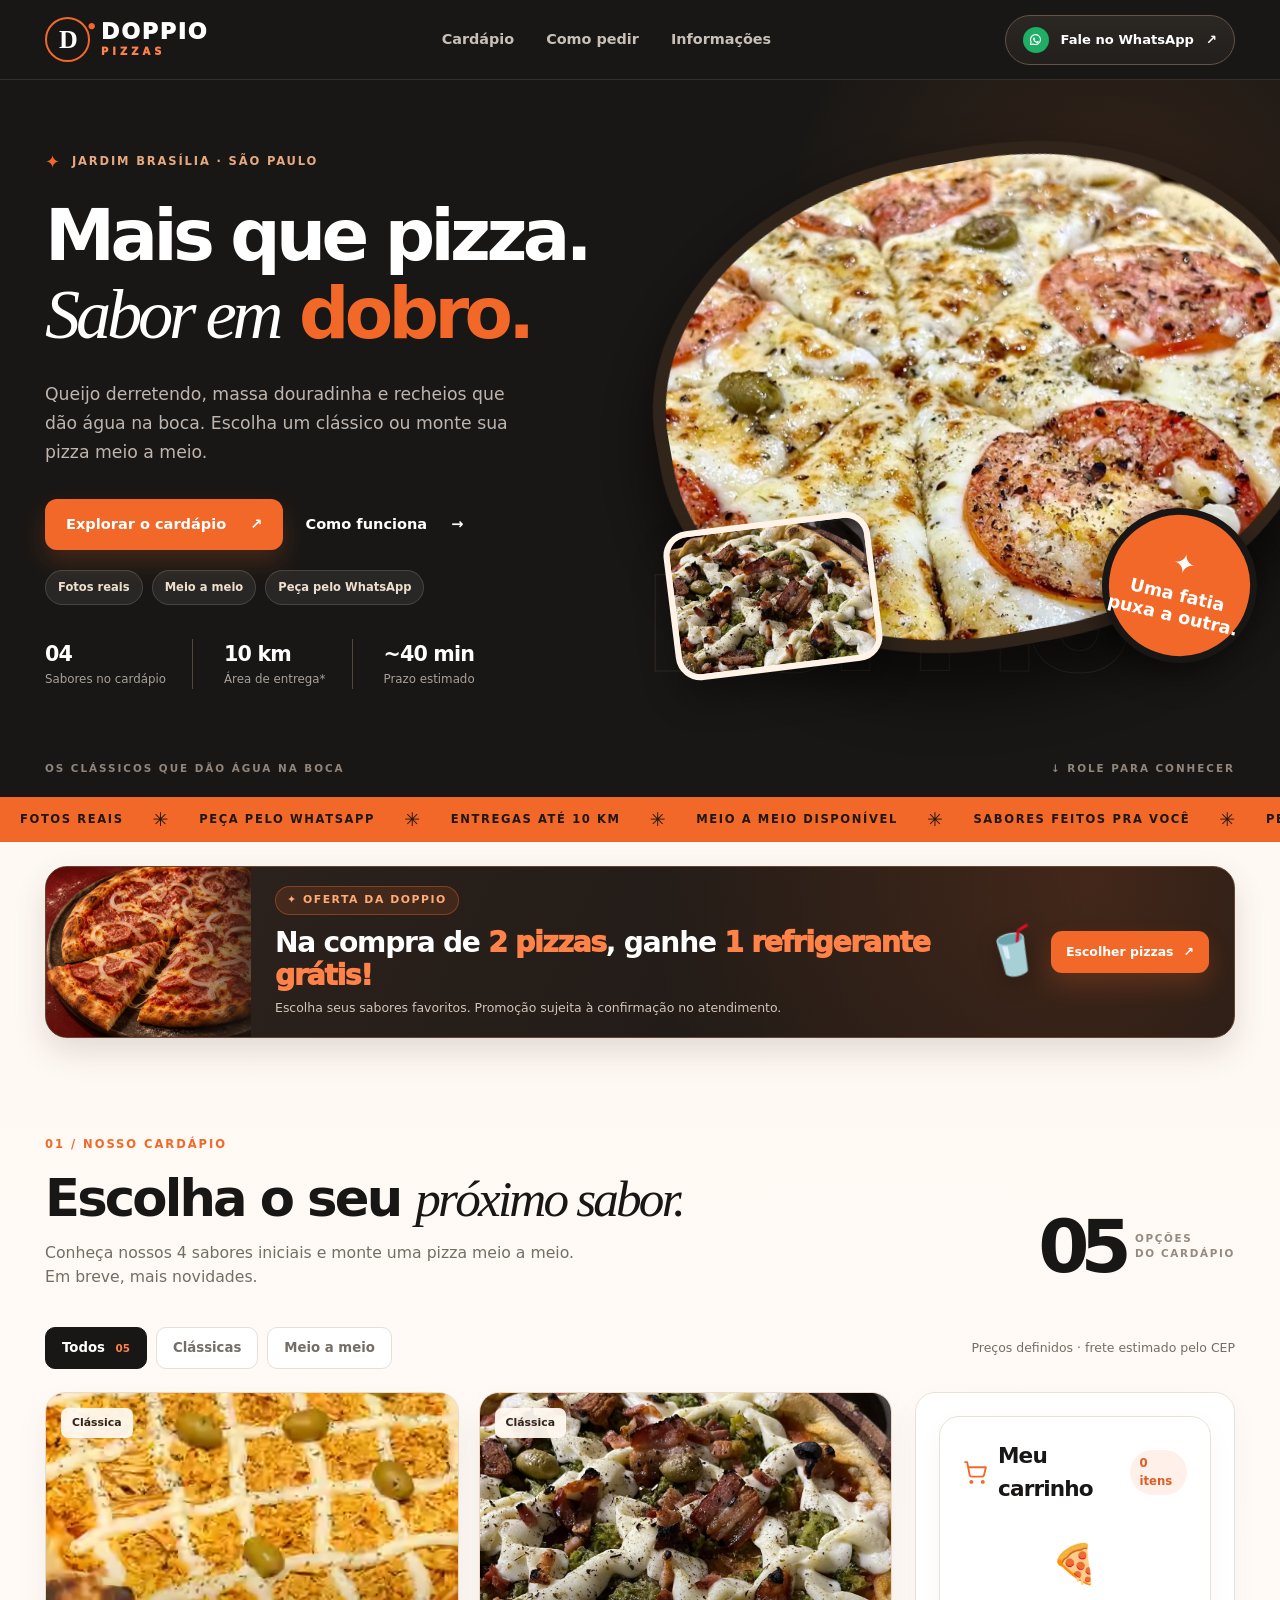
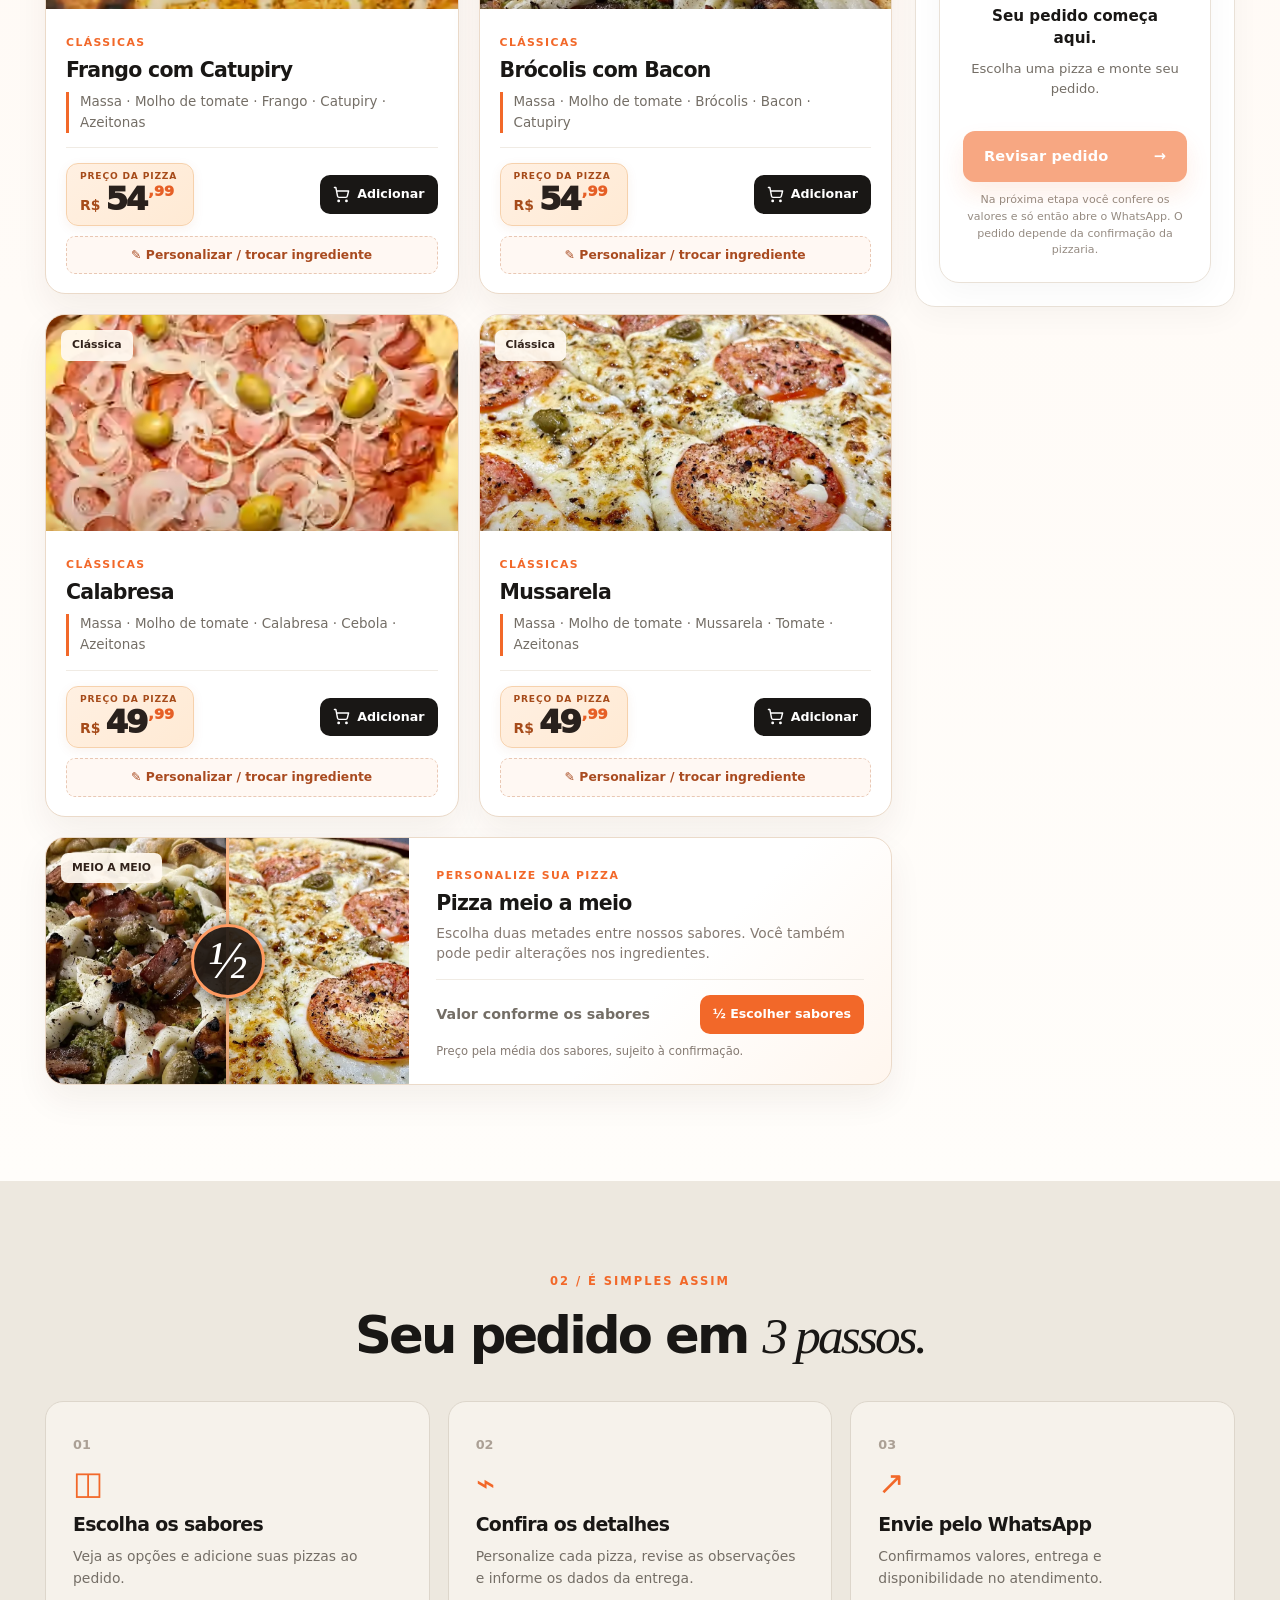
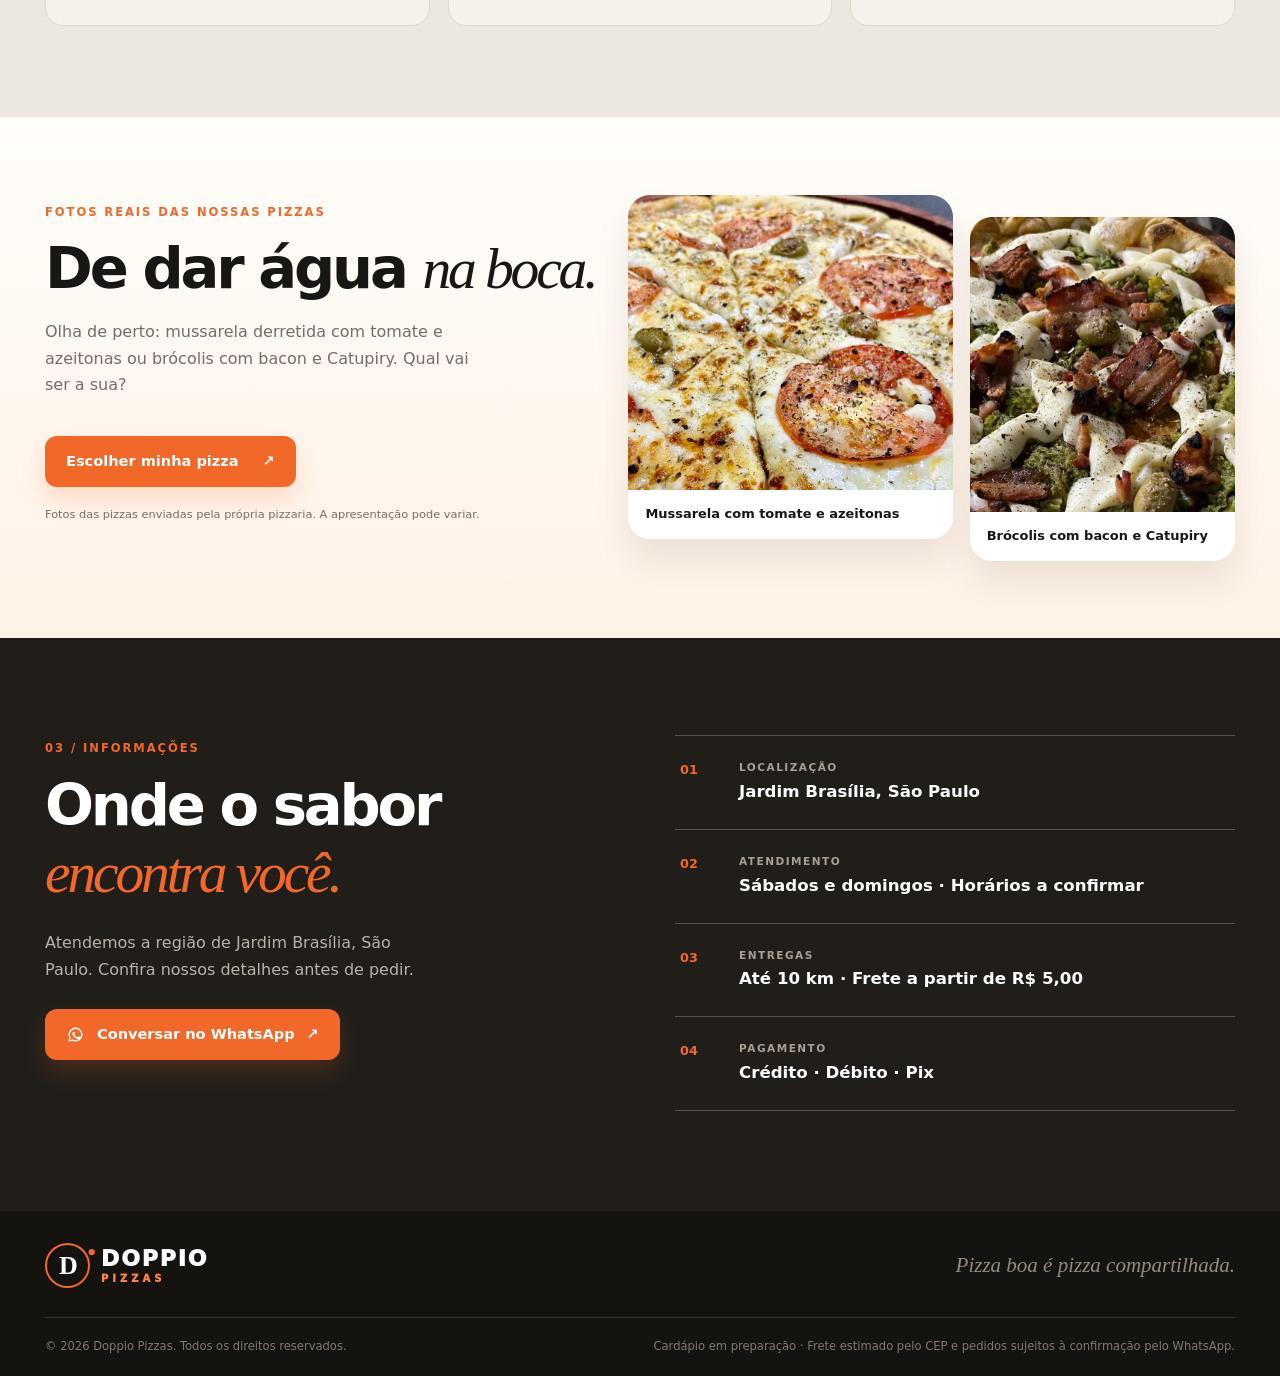
==== public/index.html @ 66bc727b "feat: integrar banner oferta duas pizzas ao catálogo (public/index.html)" ====
<!doctype html>
<html lang="pt-BR">
<head>
  <meta charset="utf-8">
  <meta name="viewport" content="width=device-width,initial-scale=1,viewport-fit=cover">
  <meta name="theme-color" content="#191715">
  <meta name="description" content="Conheça o cardápio da Doppio Pizzas, no Jardim Brasília. Escolha seus sabores e envie seu pedido pelo WhatsApp.">
  <meta property="og:type" content="website">
  <meta property="og:title" content="Doppio Pizzas | Sabor em dobro">
  <meta property="og:description" content="Conheça os sabores da Doppio Pizzas e monte seu pedido pelo WhatsApp. Jardim Brasília, São Paulo.">
  <meta name="color-scheme" content="light">
  <link rel="icon" type="image/svg+xml" href="assets/favicon.svg">
  <title>Doppio Pizzas • Cardápio Online</title>
  <link rel="preload" href="assets/calabresa.webp" as="image" fetchpriority="high">
  <link rel="stylesheet" href="styles.css">
  <link rel="stylesheet" href="promo.css">
  <script defer src="config.js"></script>
  <script defer src="/api/public-config.js"></script>
  <script defer src="promo.js"></script>
  <script defer src="app.js"></script>
</head>
<body>
  <header class="site-header">
    <div class="container header-inner">
      <a class="brand" href="#inicio" aria-label="Doppio Pizzas, início"><span class="brand-stamp" aria-hidden="true">D<span>•</span></span><span class="brand-text"><strong>DOPPIO</strong><small>PIZZAS</small></span></a>
      <nav class="nav-links" aria-label="Navegação principal"><a href="#cardapio">Cardápio</a><a href="#como-pedir">Como pedir</a><a href="#informacoes">Informações</a></nav>
      <a class="header-contact" id="header-wa" href="https://wa.me/5511959315869" target="_blank" rel="noopener noreferrer"><span class="whatsapp-mini"><svg class="icon-whatsapp" viewBox="0 0 24 24" width="20" height="20" aria-hidden="true" focusable="false"><path d="M20 12a8 8 0 0 1-11.64 7.13L4 20l.92-4.14A8 8 0 1 1 20 12Z" fill="none" stroke="currentColor" stroke-width="1.8" stroke-linecap="round" stroke-linejoin="round"/><path d="M8.9 9.3c.18-.4.38-.41.56-.42.15 0 .32 0 .49.01.15 0 .4-.06.61.4.21.45.72 1.55.79 1.67.06.12.1.26.02.42-.08.16-.12.26-.24.4-.12.14-.26.32-.37.43-.12.12-.24.25-.1.48.13.24.6.98 1.3 1.58.89.76 1.64.99 1.87 1.1.24.12.38.1.52-.06.14-.16.58-.67.73-.9.15-.23.31-.19.52-.11.22.08 1.37.65 1.61.77.24.12.4.18.45.28.05.11.05.62-.15 1.22-.2.6-1.17 1.18-1.63 1.25-.42.06-.95.1-1.53-.08-.35-.11-.79-.26-1.36-.5-2.39-.99-3.95-3.42-4.07-3.58-.12-.17-.97-1.28-.97-2.43 0-1.15.6-1.72.81-1.95Z" fill="currentColor" stroke="none"/></svg></span> Fale no WhatsApp <span aria-hidden="true">↗</span></a>
      <button class="header-cart" id="header-cart" type="button" aria-label="Abrir carrinho de compras"><svg class="icon-cart" viewBox="0 0 24 24" width="21" height="21" aria-hidden="true" focusable="false"><circle cx="8" cy="21" r="1"/><circle cx="19" cy="21" r="1"/><path d="M2 2h2l2.4 12.4a2 2 0 0 0 2 1.6h9.8a2 2 0 0 0 2-1.6L22 7H5"/></svg><span class="header-cart-count" id="header-count">0</span></button>
    </div>
  </header>

  <main>
    <section class="hero" id="inicio">
      <div class="hero-noise"></div>
      <div class="container hero-grid">
        <div class="hero-copy">
          <div class="eyebrow"><span class="sparkle">✦</span> <span id="hero-location">JARDIM BRASÍLIA · SÃO PAULO</span></div>
          <h1>Mais que pizza.<br><em>Sabor em</em> <span>dobro.</span></h1>
          <p>Queijo derretendo, massa douradinha e recheios que dão água na boca. Escolha um clássico ou monte sua pizza meio a meio.</p>
          <div class="hero-actions"><a class="button button-hot" href="#cardapio">Explorar o cardápio <span>↗</span></a><a class="button button-link" href="#como-pedir">Como funciona <span>→</span></a></div>
          <div class="hero-chips"><span>Fotos reais</span><span>Meio a meio</span><span>Peça pelo WhatsApp</span></div><div class="hero-facts"><div><strong id="hero-count">04</strong><span>Sabores no cardápio</span></div><div><strong id="hero-radius">10 km</strong><span>Área de entrega*</span></div><div><strong id="hero-eta">~40 min</strong><span>Prazo estimado</span></div></div>
        </div>
        <div class="hero-visual"><div class="hero-glow"></div><div class="hero-image-wrap"><img src="assets/mussarela.webp" alt="Foto real da pizza de mussarela com tomate e azeitonas" width="1536" height="1024"></div><div class="hero-floating-photo"><img src="assets/brocolis.webp" alt="Foto real da pizza de brócolis com bacon e Catupiry" width="1536" height="1024"></div><div class="hero-sticker"><span>✦</span><strong>Uma fatia<br>puxa a outra.</strong></div><div class="hero-outline">DOPPIO</div></div>
      </div>
      <div class="hero-baseline container"><span>OS CLÁSSICOS QUE DÃO ÁGUA NA BOCA</span><span>↓ ROLE PARA CONHECER</span></div>
    </section>

    <div class="ticker" aria-label="Destaques"><div class="ticker-inner"><span>FOTOS REAIS</span><b>✳</b><span>PEÇA PELO WHATSAPP</span><b>✳</b><span>ENTREGAS ATÉ 10 KM</span><b>✳</b><span>MEIO A MEIO DISPONÍVEL</span><b>✳</b><span>SABORES FEITOS PRA VOCÊ</span><b>✳</b><span>PEÇA PELO WHATSAPP</span></div></div>

    <!-- Banner promocional isolado: desativar em config.js > promotion.twoPizzasSodaBannerEnabled. -->
    <section class="promo-section" id="promo-duas-pizzas" aria-label="Promoção da Doppio Pizzas" hidden>
      <div class="container">
        <div class="promo-card">
          <div class="promo-photo"><img src="assets/calabresa.webp" width="400" height="300" loading="lazy" decoding="async" alt=""></div>
          <div class="promo-copy">
            <span class="promo-label">✦ OFERTA DA DOPPIO</span>
            <h2>Na compra de <strong>2 pizzas</strong>, ganhe <strong>1 refrigerante grátis!</strong></h2>
            <p>Escolha seus sabores favoritos. Promoção sujeita à confirmação no atendimento.</p>
          </div>
          <div class="promo-action"><span class="promo-drink" aria-hidden="true">🥤</span><a class="button button-hot" href="#cardapio">Escolher pizzas <span aria-hidden="true">↗</span></a></div>
        </div>
      </div>
    </section>

    <section class="menu-section" id="cardapio">
      <div class="container">
        <div class="section-top"><div><span class="section-kicker">01 / NOSSO CARDÁPIO</span><h2>Escolha o seu <em>próximo sabor.</em></h2><p id="menu-description">Conheça nossos quatro sabores de estreia. Em breve, mais novidades por aqui.</p></div><div class="menu-count"><span>05</span><small>OPÇÕES<br>DO CARDÁPIO</small></div></div>
        <div class="menu-toolbar"><div class="filter-group" role="group" aria-label="Filtrar sabores"><button class="filter active" data-filter="Todos" type="button" aria-pressed="true">Todos <span id="all-count">04</span></button><button class="filter" data-filter="Tradicionais" type="button" aria-pressed="false">Tradicionais</button><button class="filter" data-filter="Especiais" type="button" aria-pressed="false">Especiais</button></div><span class="menu-note" id="menu-note"><span class="dot"></span> Preços das pizzas a confirmar · frete automático pelo endereço</span></div>
        <div class="menu-layout"><div class="products-grid" id="products" aria-live="polite"></div><aside class="cart-aside" aria-label="Seu pedido"><div class="cart-sticky" id="cart-desktop"></div></aside></div>
      </div>
    </section>

    <section class="steps-section" id="como-pedir"><div class="container"><div class="steps-heading"><span class="section-kicker">02 / É SIMPLES ASSIM</span><h2>Seu pedido em <em>3 passos.</em></h2></div><div class="steps-grid"><div class="step"><span class="step-number">01</span><div class="step-icon">◫</div><h3>Escolha os sabores</h3><p>Veja as opções e adicione suas pizzas ao pedido.</p></div><div class="step"><span class="step-number">02</span><div class="step-icon">⌁</div><h3>Confira os detalhes</h3><p>Personalize cada pizza, revise as observações e informe os dados da entrega.</p></div><div class="step"><span class="step-number">03</span><div class="step-icon">↗</div><h3>Envie pelo WhatsApp</h3><p>Confirmamos valores, entrega e disponibilidade no atendimento.</p></div></div></div></section>

    <section class="real-gallery" aria-label="Fotos reais das pizzas">
      <div class="container real-gallery-grid">
        <div class="real-gallery-copy">
          <span class="section-kicker">FOTOS REAIS DAS NOSSAS PIZZAS</span>
          <h2>De dar água <em>na boca.</em></h2>
          <p>Olha de perto: mussarela derretida com tomate e azeitonas ou brócolis com bacon e Catupiry. Qual vai ser a sua?</p>
          <a class="button button-hot" href="#cardapio">Escolher minha pizza <span aria-hidden="true">↗</span></a>
          <p class="photo-caption">Fotos das pizzas enviadas pela própria pizzaria. A apresentação pode variar.</p>
        </div>
        <div class="real-gallery-cards">
          <figure class="real-shot large"><img src="assets/mussarela.webp" alt="Mussarela com tomate e azeitonas, foto da pizzaria" loading="lazy" decoding="async"><figcaption>Mussarela com tomate e azeitonas</figcaption></figure>
          <figure class="real-shot small"><img src="assets/brocolis.webp" alt="Brócolis com bacon e Catupiry, foto da pizzaria" loading="lazy" decoding="async"><figcaption>Brócolis com bacon e Catupiry</figcaption></figure>
        </div>
      </div>
    </section>

    <section class="info-section" id="informacoes"><div class="container info-layout"><div><span class="section-kicker">03 / INFORMAÇÕES</span><h2>Onde o sabor<br><em>encontra você.</em></h2><p class="info-intro" id="info-intro">Atendemos a região do Jardim Brasília, em São Paulo. Confira nossos detalhes antes de pedir.</p><a class="button button-hot" id="info-wa" href="https://wa.me/5511959315869" target="_blank" rel="noopener noreferrer"><svg class="icon-whatsapp" viewBox="0 0 24 24" width="20" height="20" aria-hidden="true" focusable="false"><path d="M20 12a8 8 0 0 1-11.64 7.13L4 20l.92-4.14A8 8 0 1 1 20 12Z" fill="none" stroke="currentColor" stroke-width="1.8" stroke-linecap="round" stroke-linejoin="round"/><path d="M8.9 9.3c.18-.4.38-.41.56-.42.15 0 .32 0 .49.01.15 0 .4-.06.61.4.21.45.72 1.55.79 1.67.06.12.1.26.02.42-.08.16-.12.26-.24.4-.12.14-.26.32-.37.43-.12.12-.24.25-.1.48.13.24.6.98 1.3 1.58.89.76 1.64.99 1.87 1.1.24.12.38.1.52-.06.14-.16.58-.67.73-.9.15-.23.31-.19.52-.11.22.08 1.37.65 1.61.77.24.12.4.18.45.28.05.11.05.62-.15 1.22-.2.6-1.17 1.18-1.63 1.25-.42.06-.95.1-1.53-.08-.35-.11-.79-.26-1.36-.5-2.39-.99-3.95-3.42-4.07-3.58-.12-.17-.97-1.28-.97-2.43 0-1.15.6-1.72.81-1.95Z" fill="currentColor" stroke="none"/></svg> Conversar no WhatsApp <span>↗</span></a></div><div class="info-list"><div><span>01</span><div><small>LOCALIZAÇÃO</small><strong id="info-location">Jardim Brasília, São Paulo</strong></div></div><div><span>02</span><div><small>ATENDIMENTO</small><strong id="open-days">Sábados e domingos</strong></div></div><div><span>03</span><div><small>ENTREGAS</small><strong id="delivery-details">Até 10 km • Frete a confirmar</strong></div></div><div><span>04</span><div><small>PAGAMENTO</small><strong id="payments">Crédito · Débito · Pix</strong></div></div></div></div></section>
  </main>

  <footer class="footer"><div class="container"><div class="footer-top"><a class="brand" href="#inicio"><span class="brand-stamp" aria-hidden="true">D<span>•</span></span><span class="brand-text"><strong>DOPPIO</strong><small>PIZZAS</small></span></a><span>Pizza boa é pizza compartilhada.</span></div><div class="footer-bottom"><small>© <span id="year">2026</span> Doppio Pizzas. Todos os direitos reservados.</small><small id="draft-note">Prévia do cardápio · Preços, frete e horário a confirmar.</small></div></div></footer>

  <div class="mobile-cart-bar" id="mobile-cart-bar"><button id="mobile-cart-button" class="mobile-cart-button" type="button"><span class="mobile-basket"><svg class="icon-cart" viewBox="0 0 24 24" width="21" height="21" aria-hidden="true" focusable="false"><circle cx="8" cy="21" r="1"/><circle cx="19" cy="21" r="1"/><path d="M2 2h2l2.4 12.4a2 2 0 0 0 2 1.6h9.8a2 2 0 0 0 2-1.6L22 7H5"/></svg> <b id="mobile-count">0</b></span><span>Ver carrinho</span><span id="mobile-total">Confira os itens →</span></button></div>

  <div class="overlay" id="overlay" hidden></div>
  <div class="cart-drawer" id="cart-drawer" role="dialog" aria-modal="true" aria-labelledby="drawer-title" aria-hidden="true" hidden><div class="drawer-heading"><div><span class="section-kicker">RESUMO</span><h2 id="drawer-title" class="drawer-cart-title"><svg class="icon-cart" viewBox="0 0 24 24" width="21" height="21" aria-hidden="true" focusable="false"><circle cx="8" cy="21" r="1"/><circle cx="19" cy="21" r="1"/><path d="M2 2h2l2.4 12.4a2 2 0 0 0 2 1.6h9.8a2 2 0 0 0 2-1.6L22 7H5"/></svg> Meu carrinho</h2></div><button class="close-icon" id="close-drawer" type="button" aria-label="Fechar pedido">×</button></div><div id="cart-mobile"></div></div>
  <div class="half-modal" id="half-modal" role="dialog" aria-modal="true" aria-labelledby="half-title" aria-hidden="true" hidden><div class="half-modal-heading"><div><span class="section-kicker">ESCOLHA DOIS SABORES</span><h2 id="half-title">Meio a meio</h2></div><button class="close-icon" id="close-half" type="button" aria-label="Fechar">×</button></div><p>Selecione os dois sabores. Preço calculado pela média quando os valores forem definidos.</p><label for="half-one">Primeira metade</label><select id="half-one"></select><label for="half-two">Segunda metade</label><select id="half-two"></select><label for="half-notes">Observações dessa pizza (opcional)</label><textarea id="half-notes" maxlength="180" rows="2" placeholder="Ex.: Trocar mussarela por Catupiry em uma metade..."></textarea><p class="half-note-hint">Trocas e acréscimos sujeitos à confirmação da pizzaria.</p><div class="half-price" id="half-price">Preço a confirmar</div><button id="add-half" type="button" class="button button-hot full-button">Adicionar ao pedido <svg class="icon-cart" viewBox="0 0 24 24" width="21" height="21" aria-hidden="true" focusable="false"><circle cx="8" cy="21" r="1"/><circle cx="19" cy="21" r="1"/><path d="M2 2h2l2.4 12.4a2 2 0 0 0 2 1.6h9.8a2 2 0 0 0 2-1.6L22 7H5"/></svg></button></div>
  <div class="customize-modal" id="customize-modal" role="dialog" aria-modal="true" aria-labelledby="customize-title" aria-hidden="true" hidden>
    <div class="half-modal-heading"><div><span class="section-kicker">DO SEU JEITO</span><h2 id="customize-title">Personalizar pizza</h2></div><button class="close-icon" id="close-customize" type="button" aria-label="Fechar personalização">×</button></div>
    <p class="customize-product" id="customize-product"></p>
    <label class="customize-label" for="customize-notes">O que você deseja alterar? <span class="optional-label">(opcional)</span></label>
    <div class="suggestion-list" id="customize-suggestions" aria-label="Sugestões de alteração"></div>
    <textarea id="customize-notes" maxlength="180" rows="3" placeholder="Ex.: Trocar mussarela por Catupiry, sem cebola, retirar azeitonas..."></textarea>
    <div class="customize-counter"><span>As alterações podem modificar o preço.</span><span id="customize-length">0/180</span></div>
    <p class="customize-warning">As trocas e ingredientes extras são solicitações. A pizzaria confirma disponibilidade e eventuais acréscimos pelo WhatsApp antes de aceitar o pedido.</p>
    <button id="save-customize" type="button" class="button button-hot full-button">Adicionar ao pedido <svg class="icon-cart" viewBox="0 0 24 24" width="21" height="21" aria-hidden="true" focusable="false"><circle cx="8" cy="21" r="1"/><circle cx="19" cy="21" r="1"/><path d="M2 2h2l2.4 12.4a2 2 0 0 0 2 1.6h9.8a2 2 0 0 0 2-1.6L22 7H5"/></svg></button>
  </div>
  <!-- Etapa final: conferir valores e dados antes de abrir o WhatsApp. -->
  <section class="checkout-review" id="checkout-review" role="dialog" aria-modal="true" aria-labelledby="checkout-review-title" aria-describedby="checkout-review-subtitle" aria-hidden="true" hidden>
    <div class="checkout-review-header">
      <div>
        <span class="checkout-review-kicker">QUASE LÁ · ÚLTIMA ETAPA</span>
        <h2 id="checkout-review-title">Confira seu pedido <span aria-hidden="true">🍕</span></h2>
        <p id="checkout-review-subtitle">Veja se está tudo certo antes de continuar para o WhatsApp.</p>
      </div>
      <button type="button" id="close-checkout-review" class="close-icon checkout-review-close" aria-label="Fechar revisão do pedido">×</button>
    </div>
    <div class="checkout-review-scroll" id="checkout-review-content"></div>
    <div class="checkout-review-actions">
      <button type="button" id="checkout-edit" class="checkout-back">← Voltar e editar</button>
      <button type="button" id="checkout-confirm" class="button button-hot checkout-send">Abrir WhatsApp para enviar <span aria-hidden="true">↗</span></button>
      <p>Você ainda precisará enviar a mensagem no WhatsApp. Sem pagamento nesta etapa.</p>
    </div>
  </section>
  <div class="toast" id="toast" role="status" aria-live="polite"></div>
</body>
</html>
---- public/styles.css ----
:root{--ink:#191715;--ink2:#28231f;--cream:#f6f3ec;--white:#fff;--muted:#746e66;--orange:#f26829;--orange2:#ff8348;--line:#e6dfd5;--radius:22px;--shadow:0 18px 45px rgba(22,18,13,.08)}
*{box-sizing:border-box}html{scroll-behavior:smooth;scroll-padding-top:86px}body{margin:0;background:var(--cream);color:var(--ink);font:16px/1.5 system-ui,-apple-system,"Segoe UI",sans-serif;overflow-x:hidden}button,input,select,textarea{font:inherit}button{cursor:pointer}a{color:inherit;text-decoration:none}img{display:block;max-width:100%}button:focus-visible,a:focus-visible,select:focus-visible,input:focus-visible,textarea:focus-visible{outline:3px solid var(--orange);outline-offset:3px}button:disabled{cursor:not-allowed;opacity:.58}h1,h2,h3,p{margin-top:0}.container{width:min(1190px,calc(100% - 48px));margin-inline:auto}.section-kicker{font-size:.72rem;font-weight:850;letter-spacing:.17em;color:var(--orange)}
/* navigation */
.site-header{height:80px;background:var(--ink);color:#fff;position:sticky;top:0;z-index:25;border-bottom:1px solid rgba(255,255,255,.1)}.header-inner{height:100%;display:flex;align-items:center;justify-content:space-between;gap:20px}.brand{display:inline-flex;align-items:center;gap:11px;white-space:nowrap}.brand-stamp{width:45px;height:45px;border:2.5px solid var(--orange);border-radius:50%;display:grid;place-items:center;font:900 26px/1 Georgia,serif;position:relative;letter-spacing:-2px;color:white}.brand-stamp span{position:absolute;color:var(--orange);font-size:24px;top:-5px;right:-6px}.brand-text{display:flex;flex-direction:column;line-height:.91;gap:5px}.brand-text strong{font-size:22px;font-weight:950;letter-spacing:.085em}.brand-text small{font-size:10px;color:var(--orange2);font-weight:950;letter-spacing:.4em}.nav-links{display:flex;align-items:center;gap:32px;font-size:.9rem;font-weight:600;color:#c8c0b7}.nav-links a:hover{color:#fff}.header-contact{display:flex;align-items:center;gap:12px;border:1px solid #62534b;padding:11px 17px;border-radius:999px;font-size:.82rem;font-weight:750;transition:background .2s}.header-contact:hover{background:#3a312c}.whatsapp-mini{display:inline-grid;place-items:center;background:#1ba567;border-radius:50%;width:22px;height:22px;font-size:18px;color:white}.header-cart{display:none;background:#302b27;color:#fff;border:1px solid #544c44;border-radius:12px;padding:10px 14px;gap:10px}
/* hero */
.hero{background:#191715;color:#fff;position:relative;overflow:hidden;isolation:isolate}.hero:before{content:"";position:absolute;width:720px;height:720px;border-radius:50%;background:radial-gradient(circle,#653920 0%,transparent 64%);right:-190px;top:-200px;opacity:.4;z-index:-1}.hero-noise{pointer-events:none;position:absolute;inset:0;opacity:.18;background-image:radial-gradient(#e3cab4 .65px,transparent .7px);background-size:18px 18px;mask-image:linear-gradient(90deg,transparent 18%,black)}.hero-grid{display:grid;grid-template-columns:53% 47%;min-height:590px;align-items:center}.hero-copy{position:relative;z-index:3;padding:68px 0 72px}.eyebrow{display:flex;align-items:center;gap:10px;font-size:.72rem;color:#e6a87e;font-weight:850;letter-spacing:.16em;margin-bottom:24px}.sparkle{font-size:18px;color:var(--orange)}.hero h1{font-size:clamp(3.6rem,5.5vw,5.8rem);line-height:1.06;letter-spacing:-.065em;font-weight:890;margin-bottom:25px;white-space:nowrap}.hero h1 em{font:italic 400 1em Georgia,"Times New Roman",serif;letter-spacing:-.06em;color:#fff}.hero h1 span{color:var(--orange)}.hero-copy>p{font-size:1.08rem;max-width:470px;color:#bdb5ae;line-height:1.7;margin-bottom:31px}.hero-actions{display:flex;align-items:center;gap:22px;flex-wrap:wrap}.button{display:inline-flex;align-items:center;justify-content:space-between;gap:24px;border:0;border-radius:12px;padding:16px 21px;font-size:.91rem;font-weight:850;transition:transform .2s,box-shadow .2s,background .2s;line-height:1.3}.button:hover{transform:translateY(-2px)}.button-hot{background:var(--orange);color:#fff;box-shadow:0 12px 25px rgba(242,104,41,.2)}.button-hot:hover{background:#fa7a3c;box-shadow:0 17px 28px rgba(242,104,41,.23)}.button-link{background:transparent;color:white;padding-inline:0}.hero-facts{display:flex;margin-top:63px;gap:31px}.hero-facts>div{display:flex;flex-direction:column;gap:1px;padding-right:26px;border-right:1px solid #50473f}.hero-facts>div:last-child{border:0}.hero-facts strong{font-size:1.29rem;font-weight:850;letter-spacing:-.04em}.hero-facts span{font-size:.74rem;color:#a9a19a}.hero-visual{height:560px;position:relative;display:flex;align-items:center;justify-content:center}.hero-glow{position:absolute;width:550px;height:550px;background:radial-gradient(circle at 50% 50%,rgba(234,90,32,.23),transparent 67%);border-radius:50%}.hero-image-wrap{position:absolute;width:min(720px,120%);height:500px;right:-16%;top:32px;border-radius:47%;overflow:hidden;transform:rotate(-10deg);filter:drop-shadow(0 28px 36px rgba(0,0,0,.47));border:13px solid #30241b}.hero-image-wrap img{width:100%;height:100%;object-fit:cover;transform:scale(1.18) rotate(10deg)}.hero-sticker{position:absolute;bottom:62px;right:-22px;width:155px;height:155px;border-radius:50%;background:var(--orange);display:flex;flex-direction:column;align-items:center;justify-content:center;transform:rotate(13deg);border:7px solid #191715;box-shadow:0 9px 30px #0004;text-align:center}.hero-sticker span{font-size:27px}.hero-sticker strong{font-size:1.1rem;line-height:1.2}.hero-outline{position:absolute;bottom:4px;left:-32px;font-size:7.8rem;font-weight:1000;letter-spacing:-.095em;color:transparent;-webkit-text-stroke:1px #79655644;z-index:-1}.hero-baseline{position:relative;z-index:3;display:flex;justify-content:space-between;padding:0 0 21px;color:#8f857c;font-size:.65rem;font-weight:850;letter-spacing:.19em}.ticker{background:var(--orange);color:#201711;overflow:hidden;white-space:nowrap}.ticker-inner{display:flex;align-items:center;justify-content:center;gap:29px;min-width:max-content;padding:13px 20px;font-weight:850;font-size:.72rem;letter-spacing:.14em}.ticker b{font-size:19px;line-height:1}
/* menu */
.menu-section{padding:93px 0 96px}.section-top{display:flex;justify-content:space-between;gap:25px;align-items:flex-end;margin-bottom:39px}.section-top h2,.steps-heading h2,.info-layout h2{margin:14px 0 13px;font-size:clamp(2.2rem,4vw,3.55rem);font-weight:850;line-height:1.16;letter-spacing:-.055em}.section-top em,.steps-heading em,.info-layout em{font-family:Georgia,serif;font-weight:400}.section-top p{max-width:550px;color:var(--muted);font-size:.98rem;margin:0}.menu-count{display:flex;gap:12px;align-items:center;margin-bottom:5px}.menu-count span{font-size:4.6rem;font-weight:900;letter-spacing:-.12em;line-height:1}.menu-count small{font-size:.65rem;font-weight:900;color:#958b82;letter-spacing:.16em;line-height:1.5}.menu-toolbar{display:flex;justify-content:space-between;align-items:center;margin-bottom:23px;gap:12px}.filter-group{display:flex;gap:9px;flex-wrap:wrap}.filter{padding:10px 16px;border:1px solid var(--line);background:#fff;color:#746e66;border-radius:10px;font-size:.83rem;font-weight:800}.filter:hover{border-color:#b8b0a6}.filter.active{background:var(--ink);color:#fff;border-color:var(--ink)}.filter span{display:inline-block;font-size:.65rem;padding-left:6px;color:var(--orange2)}.menu-note{color:var(--muted);font-size:.78rem}.dot{display:inline-block;width:7px;height:7px;border-radius:100%;background:var(--orange);vertical-align:middle;margin-right:6px}.menu-layout{display:grid;grid-template-columns:minmax(0,1fr) 320px;gap:23px;align-items:start}.products-grid{display:grid;grid-template-columns:repeat(2,minmax(0,1fr));gap:20px}.pizza-card{background:#fff;border-radius:20px;overflow:hidden;border:1px solid #eae5df;box-shadow:0 7px 22px rgba(30,22,12,.035);transition:box-shadow .2s,transform .2s}.pizza-card:hover{transform:translateY(-4px);box-shadow:var(--shadow)}.pizza-image{height:216px;position:relative;overflow:hidden;background:#e6d3bc}.pizza-image img{width:100%;height:100%;object-fit:cover;transition:transform .35s}.pizza-card:hover .pizza-image img{transform:scale(1.055)}.pizza-tag{position:absolute;top:15px;left:15px;background:#fff9f1eF;color:#31221a;font-size:.68rem;font-weight:900;border-radius:7px;padding:7px 11px}.pizza-body{padding:20px 20px 19px}.pizza-category{font-size:.68rem;letter-spacing:.13em;color:var(--orange);font-weight:900;text-transform:uppercase}.pizza-body h3{font-size:1.28rem;letter-spacing:-.035em;line-height:1.25;margin:5px 0 8px}.pizza-body p{font-size:.86rem;line-height:1.45;color:#857a72;min-height:40px;margin:0}.pizza-bottom{border-top:1px solid #f0ebe4;margin-top:15px;padding-top:15px;display:flex;align-items:center;justify-content:space-between;gap:8px}.price{font-size:1.24rem;font-weight:900;letter-spacing:-.04em}.price.price-pending{font-size:.89rem;color:var(--muted);font-weight:800;letter-spacing:0}.add-button{display:inline-flex;align-items:center;justify-content:center;gap:7px;color:#fff;background:var(--ink);border:0;padding:10px 13px;border-radius:10px;font-size:.79rem;font-weight:850;white-space:nowrap}.add-button:hover{background:var(--orange)}.add-button span{font-size:1.13rem;line-height:1}.cart-sticky{position:sticky;top:103px;background:#fff;border:1px solid #e9e1d7;border-radius:20px;padding:23px;box-shadow:0 10px 30px #20171009}.cart-title-row{display:flex;justify-content:space-between;align-items:center;gap:12px}.cart-title-row h3{font-size:1.35rem;font-weight:850;letter-spacing:-.04em;margin:0}.cart-count{border-radius:999px;background:#fff0e9;color:#de5e26;padding:5px 10px;font-size:.73rem;font-weight:900}.cart-empty{padding:30px 8px 23px;text-align:center}.cart-empty-icon{font-size:2.4rem;display:block;margin-bottom:12px}.cart-empty b{font-size:.95rem;display:block}.cart-empty p{color:var(--muted);font-size:.82rem;margin:9px auto 0;max-width:220px}.cart-items{display:flex;flex-direction:column;gap:14px;max-height:270px;overflow:auto;padding:21px 0 13px}.cart-item{display:flex;justify-content:space-between;gap:10px}.cart-item-main{flex:1;min-width:0}.cart-item-name{font-weight:850;font-size:.84rem;line-height:1.3}.cart-item-price{color:#8e8176;font-size:.73rem;margin-top:3px}.qty-controls{display:flex;align-items:center;gap:9px;flex-shrink:0}.qty-controls button{width:25px;height:25px;border:1px solid #e3d9ce;background:#fff;border-radius:7px;font-weight:800;line-height:1}.qty-controls span{font-size:.85rem;font-weight:800;min-width:10px;text-align:center}.cart-line{height:1px;background:#ede7df;margin:14px 0}.summary-row{display:flex;align-items:center;justify-content:space-between;gap:12px;font-size:.85rem;margin:10px 0}.summary-row span{color:var(--muted)}.summary-row strong{font-size:.88rem}.summary-total{padding-top:8px;border-top:1px solid var(--line);margin-top:14px}.summary-total span{color:var(--ink);font-weight:850}.summary-total strong{font-size:1.17rem}.cart-pending{font-size:.72rem;line-height:1.45;color:#9a6d4e;background:#fff6ed;padding:10px;border-radius:9px;margin-top:13px}.order-form{display:grid;gap:9px;margin-top:20px}.order-form label{font-size:.73rem;font-weight:850;color:#5c554e;margin-top:2px}.order-form input,.order-form select,.order-form textarea,.half-modal select{width:100%;border:1px solid #e2dcd4;border-radius:9px;background:#fbfaf7;padding:10px 11px;outline:0;color:var(--ink);font-size:.83rem;min-height:41px}.order-form textarea{resize:vertical;min-height:58px}.order-form input:focus,.order-form select:focus,.order-form textarea:focus,.half-modal select:focus{border-color:var(--orange);background:#fff}.full-button{width:100%;margin-top:10px}.cart-disclaimer{font-size:.69rem;line-height:1.5;color:#958b82;margin:10px 0 0;text-align:center}.half-panel{display:flex;align-items:center;gap:22px;background:#26211d;color:#fff;border-radius:21px;margin-top:31px;padding:28px 32px;position:relative;overflow:hidden}.half-panel:after{content:"½";position:absolute;right:195px;top:-96px;font:250px/1 Georgia,serif;color:#ffffff0c;pointer-events:none}.half-icon{width:72px;height:72px;min-width:72px;border-radius:50%;border:2px solid var(--orange);display:grid;place-items:center;color:var(--orange);font:italic 46px Georgia,serif}.half-description{flex:1;z-index:1}.pill{font-size:.65rem;color:var(--orange2);font-weight:900;letter-spacing:.16em}.half-description h3{font-size:1.35rem;margin:4px 0 4px;letter-spacing:-.025em}.half-description p{font-size:.82rem;color:#bdb4ac;margin:0;max-width:540px}.half-button{color:var(--ink);background:#fff;z-index:1;white-space:nowrap}.half-button:hover{background:#f3dfd0}
/* process */
.steps-section{padding:87px 0 91px;background:#ede8df}.steps-heading{text-align:center;margin-bottom:36px}.steps-grid{display:grid;grid-template-columns:repeat(3,1fr);gap:18px}.step{padding:30px 27px;border:1px solid #ddd6cb;border-radius:18px;background:#f6f2eb;min-height:225px}.step-number{font-size:.8rem;color:#aba095;font-weight:900}.step-icon{font:32px Georgia,serif;color:var(--orange);height:54px;display:flex;align-items:center}.step h3{font-size:1.18rem;letter-spacing:-.035em;margin-bottom:6px}.step p{font-size:.87rem;color:var(--muted);line-height:1.6;margin:0}
/* business information */
.info-section{background:#211e1a;color:#fff;padding:97px 0 100px}.info-layout{display:grid;grid-template-columns:1fr 1fr;gap:70px}.info-layout h2{font-size:clamp(2.7rem,4.5vw,4.4rem);margin-bottom:22px}.info-layout em{color:var(--orange)}.info-intro{color:#bab1a7;line-height:1.7;max-width:370px;margin-bottom:26px}.info-list{border-top:1px solid #5b5148}.info-list>div{border-bottom:1px solid #5b5148;display:grid;grid-template-columns:44px 1fr;gap:15px;padding:24px 5px}.info-list>div>span{font-size:.8rem;color:var(--orange);font-weight:900}.info-list small{display:block;font-size:.66rem;font-weight:900;letter-spacing:.14em;color:#a89e93;margin-bottom:4px}.info-list strong{font-weight:750;font-size:1.04rem}.footer{background:#151310;color:#fff;padding:32px 0 21px}.footer-top{display:flex;align-items:center;justify-content:space-between;padding-bottom:29px;border-bottom:1px solid #3a332c}.footer-top>span{color:#958a7e;font:italic 21px Georgia,serif}.footer-bottom{display:flex;justify-content:space-between;gap:10px;padding-top:20px;color:#82776e}.footer-bottom small{font-size:.72rem}
/* modal, drawer, toast */
.mobile-cart-bar{display:none}.overlay{position:fixed;inset:0;background:#130f0bd1;z-index:40;backdrop-filter:blur(3px)}.cart-drawer,.half-modal{z-index:41;background:var(--cream);color:var(--ink);position:fixed;box-shadow:0 0 55px rgba(0,0,0,.21)}.cart-drawer{right:0;top:0;bottom:0;width:min(430px,100%);overflow:auto;padding:22px 23px 36px}.cart-drawer .cart-sticky{position:static;box-shadow:none;border:0;background:transparent;padding:0}.drawer-heading,.half-modal-heading{display:flex;align-items:center;justify-content:space-between;gap:15px;padding-bottom:18px;border-bottom:1px solid var(--line)}.drawer-heading h2,.half-modal-heading h2{font-size:1.65rem;letter-spacing:-.04em;margin:3px 0 0}.close-icon{font-size:29px;background:#eee8df;border:0;border-radius:50%;width:42px;height:42px;display:grid;place-items:center;font-weight:300}.cart-drawer .cart-title-row{display:none}.half-modal{top:50%;left:50%;transform:translate(-50%,-50%);border-radius:22px;width:min(420px,calc(100vw - 28px));padding:25px}.half-modal p{color:var(--muted);font-size:.87rem;margin-top:16px}.half-modal label{font-size:.76rem;font-weight:850;display:block;margin:17px 0 7px}.half-modal select{font-size:.92rem}.half-price{margin-top:22px;font-weight:900}.half-modal .full-button{margin-top:13px}.toast{position:fixed;bottom:26px;left:50%;transform:translate(-50%,20px);padding:12px 19px;background:#2a241f;color:#fff;box-shadow:0 14px 30px #0004;border-radius:12px;z-index:60;opacity:0;pointer-events:none;transition:opacity .2s,transform .2s;font-weight:750;font-size:.84rem;text-align:center}.toast.show{opacity:1;transform:translate(-50%,0)}[hidden]{display:none!important}body.modal-open{overflow:hidden}
@media(max-width:1100px){.container{width:min(100% - 36px,1050px)}.menu-layout{grid-template-columns:minmax(0,1fr) 293px;gap:15px}.pizza-image{height:185px}.pizza-body{padding:17px}.hero h1{font-size:4.3rem}.hero-visual{height:520px}.hero-image-wrap{right:-27%}.hero-sticker{right:0}.hero-facts{gap:17px}.hero-facts>div{padding-right:17px}.nav-links{gap:17px}}
@media(max-width:850px){.header-contact{display:none}.nav-links{margin-left:auto}.header-cart{display:flex}.hero-grid{grid-template-columns:1fr 1fr;min-height:530px}.hero h1{font-size:3.65rem}.hero-visual{height:480px}.hero-image-wrap{right:-40%;height:390px;top:45px}.hero-sticker{width:110px;height:110px;right:-7px;bottom:52px;border-width:4px}.hero-sticker strong{font-size:.85rem}.hero-sticker span{font-size:19px}.hero-facts{margin-top:45px}.menu-layout{display:block}.cart-aside{display:none}.products-grid{grid-template-columns:repeat(2,minmax(0,1fr))}.pizza-image{height:210px}.mobile-cart-bar{display:block;position:fixed;bottom:0;left:0;right:0;z-index:26;padding:9px 16px calc(9px + env(safe-area-inset-bottom));background:#191715f5;box-shadow:0 -3px 20px #0002}.mobile-cart-button{display:flex;width:100%;min-height:53px;align-items:center;justify-content:space-between;gap:9px;border:0;border-radius:12px;color:#fff;background:var(--orange);padding:0 15px;font-weight:850;font-size:.87rem}.mobile-cart-button>span:last-child{font-size:.74rem;font-weight:750}.mobile-basket{font-size:20px;white-space:nowrap}.mobile-basket b{font-size:13px}.footer{padding-bottom:105px}}
@media(max-width:600px){.container{width:calc(100% - 34px)}.site-header{height:69px}.brand-stamp{width:39px;height:39px;font-size:23px}.brand-text strong{font-size:19px}.brand-text small{font-size:8px}.nav-links{display:none}.hero-grid{grid-template-columns:1fr;min-height:auto}.hero-copy{padding:44px 0 23px}.eyebrow{font-size:.63rem;margin-bottom:17px}.hero h1{font-size:clamp(3.25rem,12vw,5rem);margin-bottom:16px}.hero-copy>p{font-size:.95rem;max-width:330px;margin-bottom:23px}.hero-actions{gap:18px}.hero-actions .button{font-size:.8rem}.hero-facts{margin-top:31px;justify-content:space-between;gap:10px}.hero-facts>div{padding-right:8px}.hero-facts strong{font-size:1.02rem}.hero-facts span{font-size:.66rem}.hero-visual{height:300px;margin-top:0}.hero-image-wrap{width:380px;max-width:105%;height:286px;right:-2%;top:3px;border-width:7px;transform:rotate(-7deg)}.hero-image-wrap img{transform:scale(1.17) rotate(7deg)}.hero-sticker{bottom:12px;right:0;width:90px;height:90px}.hero-sticker strong{font-size:.69rem}.hero-sticker span{font-size:18px}.hero-outline{font-size:4.2rem;left:0;bottom:0}.hero-baseline{padding:6px 0 13px;font-size:.52rem}.ticker-inner{justify-content:flex-start;gap:16px;font-size:.6rem;padding:11px}.menu-section{padding:64px 0 68px}.section-top{align-items:start;margin-bottom:28px}.section-top h2,.steps-heading h2{font-size:2.38rem}.section-top p{font-size:.88rem;max-width:340px}.menu-count{display:none}.menu-toolbar{flex-direction:column;align-items:start;gap:13px;margin-bottom:18px}.menu-note{font-size:.75rem}.filter{padding:9px 12px;font-size:.77rem}.products-grid{gap:15px}.pizza-image{height:170px}.pizza-body{padding:14px}.pizza-body h3{font-size:1rem}.pizza-body p{font-size:.75rem;min-height:49px}.pizza-bottom{flex-direction:column;align-items:stretch;gap:9px;margin-top:8px;padding-top:10px}.price{font-size:1.1rem}.price.price-pending{font-size:.76rem}.add-button{font-size:.78rem;width:100%}.pizza-tag{font-size:.58rem;padding:5px 8px;top:9px;left:9px}.pizza-category{font-size:.61rem}.half-panel{flex-wrap:wrap;gap:10px;padding:22px}.half-icon{height:55px;min-width:55px;width:55px;font-size:34px}.half-description{flex:1 1 calc(100% - 80px)}.half-description h3{font-size:1.14rem}.half-description p{font-size:.76rem}.half-button{width:100%;margin-top:10px}.steps-section{padding:68px 0}.steps-grid{grid-template-columns:1fr;gap:11px}.step{min-height:0;padding:20px;display:grid;grid-template-columns:45px 1fr;column-gap:12px}.step-number{grid-row:1/4}.step-icon{height:35px}.step h3{margin:0 0 5px}.step p{font-size:.8rem}.info-section{padding:72px 0}.info-layout{grid-template-columns:1fr;gap:28px}.info-layout h2{font-size:3rem}.info-list>div{padding:18px 5px}.footer-top{align-items:start;gap:22px}.footer-top>span{font-size:1rem;text-align:right}.footer-bottom{flex-direction:column;gap:6px}.cart-drawer{padding-bottom:calc(25px + env(safe-area-inset-bottom))}}
@media(max-width:350px){.hero h1{font-size:3rem}.hero-facts>div{padding-right:5px}.pizza-image{height:139px}.pizza-body{padding:10px}.pizza-body h3{font-size:.9rem}.pizza-body p{font-size:.7rem}.filter{padding:8px 9px}.hero-actions{gap:7px}}
@media(prefers-reduced-motion:reduce){html{scroll-behavior:auto}*,*:before,*:after{transition-duration:.01ms!important;animation-duration:.01ms!important}}
/* Doppio V2: confirmação de entrega, validações e controles */
.required-mark{color:#b94316}.delivery-hint{font-size:.73rem;line-height:1.4;color:#7b6b5c;margin:0 0 4px}.clear-cart{display:block;margin:15px auto 0;color:#655b52;font-size:.78rem;text-decoration:underline;background:transparent;border:0;padding:5px 10px}.clear-cart:hover{color:#a7441e}

/* Doppio V4 — solicitação de alteração por pizza */
.pizza-bottom{flex-wrap:wrap}.customize-link{display:block;width:100%;border:1px dashed #e9c8b4;background:#fff8f3;color:#a94b20;border-radius:9px;padding:9px 12px;margin-top:10px;font-size:.77rem;font-weight:850;text-align:center}.customize-link:hover{background:#ffede0;border-color:var(--orange)}
.cart-item{padding-bottom:6px;border-bottom:1px solid #f2ede8}.item-note{font-size:.73rem;line-height:1.4;color:#6c4c37;margin:8px 0 4px;padding:8px;background:#fff6ed;border-radius:7px;overflow-wrap:anywhere}.edit-item-note{font-size:.72rem;font-weight:800;color:#c65325;background:transparent;border:0;padding:6px 0;text-align:left}.edit-item-note:hover{text-decoration:underline}
.customize-modal{z-index:43;position:fixed;top:50%;left:50%;transform:translate(-50%,-50%);width:min(470px,calc(100vw - 28px));max-height:min(90vh,720px);overflow-y:auto;background:var(--cream);color:var(--ink);border-radius:22px;padding:25px;box-shadow:0 0 55px rgba(0,0,0,.21)}.customize-product{font-weight:850;font-size:1rem;margin:15px 0 18px}.customize-label{display:block;font-size:.87rem;font-weight:850;margin:0 0 11px}.optional-label{font-weight:500;color:var(--muted)}.suggestion-list{display:flex;flex-wrap:wrap;gap:7px;margin-bottom:13px}.suggestion{font-size:.76rem;font-weight:750;background:#fff;border:1px solid #e3d0be;padding:8px 10px;border-radius:999px;color:#7e4c30}.suggestion:hover{background:#fff0e8;border-color:var(--orange)}.customize-modal textarea,.half-modal textarea{width:100%;border:1px solid #e2dcd4;border-radius:10px;background:#fff;padding:12px;resize:vertical;min-height:86px;font-size:.87rem;outline:0}.customize-modal textarea:focus,.half-modal textarea:focus{border-color:var(--orange);outline:2px solid #f2682936}.customize-counter{font-size:.72rem;color:#7f7469;display:flex;gap:8px;justify-content:space-between;margin:6px 0}.customize-warning,.half-note-hint{font-size:.77rem!important;line-height:1.5;color:#85572e!important;background:#fff1df;border:1px solid #f4dcc6;padding:10px;border-radius:10px;margin:12px 0!important}.half-modal{max-height:min(92vh,840px);overflow-y:auto}.half-modal textarea{min-height:65px}.half-note-hint{font-size:.71rem!important;margin:7px 0!important}
@media(max-width:600px){.customize-modal{padding:20px;max-height:90dvh}.customize-link{font-size:.7rem;padding:9px 6px}.suggestion{font-size:.7rem;padding:8px 9px}.half-modal{max-height:90dvh;overflow-y:auto}}

/* V5 — Meio a meio integrado ao grid do cardápio */
.half-choice-card{grid-column:1/-1;display:grid;grid-template-columns:minmax(0,43%) minmax(0,57%);border-color:#f5bd91;background:linear-gradient(135deg,#fff 70%,#fff6ee)}
.half-choice-card .pizza-image{height:100%;min-height:244px}
.half-choice-card .pizza-body{padding:24px 27px;align-self:center}
.half-pizza-image{background:#412c1e}
.half-split-photos{display:flex;width:100%;height:100%;gap:3px;background:#f7b586}
.half-split-photos img{width:50%;height:100%;min-width:0;object-fit:cover;object-position:center}
.half-choice-card:hover .half-split-photos img{transform:scale(1.04)}
.half-image-mark{position:absolute;left:50%;top:50%;transform:translate(-50%,-50%);width:74px;height:74px;border-radius:50%;background:#231b16ee;box-shadow:0 5px 18px #0008;color:#fff;border:3px solid #ff9a61;display:grid;place-items:center;font:italic 53px/1 Georgia,serif}
.half-card-button{background:var(--orange);color:#fff}
.half-card-button:hover{background:#db4f1c}
.half-choice-card .pizza-bottom{gap:10px}
.half-card-caption{margin:10px 0 0!important;min-height:0!important;font-size:.72rem!important;line-height:1.35!important}
@media(max-width:600px){.half-choice-card{display:block}.half-choice-card .pizza-image{height:184px;min-height:184px}.half-choice-card .pizza-body{padding:18px}.half-image-mark{width:57px;height:57px;font-size:40px}.half-choice-card .pizza-bottom{align-items:stretch}.half-card-caption{font-size:.67rem!important}}

/* V6 — Todos os sabores clássicos e carrinho de compras visível */
.icon-cart{display:inline-block;flex-shrink:0;vertical-align:middle;fill:none;stroke:currentColor;stroke-width:1.8;stroke-linecap:round;stroke-linejoin:round}
.header-cart{align-items:center;cursor:pointer}.header-cart .icon-cart{width:22px;height:22px}.header-cart-count{display:inline-flex;align-items:center;justify-content:center;min-width:23px;height:23px;padding:0 5px;border-radius:100px;background:var(--orange);color:white;font-size:.76rem;font-weight:900}
.desktop-cart-title,.drawer-cart-title{display:flex;align-items:center;gap:10px}.desktop-cart-title .icon-cart,.drawer-cart-title .icon-cart{color:var(--orange);width:25px;height:25px}
.add-button .icon-cart{width:17px;height:17px;stroke-width:2}.add-button:focus-visible,.header-cart:focus-visible,.mobile-cart-button:focus-visible{outline:3px solid #ec702b;outline-offset:3px}
.mobile-basket{display:inline-flex;align-items:center;gap:7px}.mobile-basket .icon-cart{width:23px;height:23px;stroke-width:2.2}.mobile-basket b{display:inline-flex;align-items:center;justify-content:center;min-width:20px;height:20px;border-radius:100px;background:#fff;color:var(--orange);padding:0 3px;font-weight:900}
@media(max-width:600px){.mobile-cart-button{gap:7px;padding:0 12px}.mobile-cart-button>span:nth-child(2){white-space:nowrap}.mobile-cart-button>span:last-child{font-size:.69rem}}

/* V7 — WhatsApp, 10 km e fotografia gastronômica */
.icon-whatsapp{display:inline-block;flex:none;vertical-align:middle;color:currentColor;stroke-linecap:round;stroke-linejoin:round}
.header-contact{background:linear-gradient(180deg,#2b2723,#221f1c)}
.header-contact:hover{background:#2f2a26}
.whatsapp-mini{width:26px;height:26px;font-size:0;background:#1fae66}
.whatsapp-mini .icon-whatsapp{width:15px;height:15px;color:#fff}
.info-section .button-hot{gap:12px}.info-section .button-hot .icon-whatsapp{width:19px;height:19px}
.hero-chips{display:flex;flex-wrap:wrap;gap:9px;margin-top:20px}
.hero-chips span{padding:8px 12px;border-radius:999px;background:#ffffff12;border:1px solid #ffffff22;color:#efdfce;font-size:.72rem;font-weight:800}
.hero-facts{margin-top:34px}
.hero-visual{height:610px}
.hero-image-wrap{box-shadow:0 32px 48px rgba(0,0,0,.3)}
.hero-image-wrap img{transform:scale(1.08) rotate(10deg)}
.hero-floating-photo{position:absolute;left:-7px;bottom:54px;width:208px;height:150px;z-index:2;overflow:hidden;border:6px solid #fff3e8;border-radius:25px;background:#fff;box-shadow:0 19px 35px rgba(0,0,0,.32);transform:rotate(-7deg)}
.hero-floating-photo img{width:100%;height:100%;object-fit:cover}
.hero-sticker{z-index:3;box-shadow:0 12px 33px #0007}
.menu-section{background:linear-gradient(180deg,#fff9f4 0%,#fffdfa 100%)}
.pizza-card{border-color:#ebdac9;box-shadow:0 16px 34px rgba(63,34,11,.06)}
.pizza-card:hover{box-shadow:0 20px 38px rgba(47,24,8,.12)}
.pizza-image:after{content:"";position:absolute;inset:auto 0 0;height:68px;background:linear-gradient(180deg,transparent,#0002);pointer-events:none}
.real-gallery{padding:78px 0 99px;background:linear-gradient(180deg,#fffdfa,#fff2e6)}
.real-gallery-grid{display:grid;grid-template-columns:1fr 1.1fr;gap:32px;align-items:center}
.real-gallery-copy h2{font-size:clamp(2.3rem,4.5vw,3.8rem);line-height:1.1;letter-spacing:-.055em;margin:14px 0 19px}
.real-gallery-copy h2 em{font-family:Georgia,serif;font-weight:400}
.real-gallery-copy>p{color:var(--muted);max-width:450px;line-height:1.65}
.real-gallery-copy .button{margin-top:22px}
.real-gallery-copy .photo-caption{font-size:.71rem;margin-top:18px}
.real-gallery-cards{display:grid;grid-template-columns:1.1fr .9fr;gap:17px;align-items:end}
.real-shot{margin:0;border-radius:22px;overflow:hidden;background:#fff;box-shadow:0 20px 34px #35211418}
.real-shot img{display:block;width:100%;height:295px;object-fit:cover}
.real-shot.small{transform:translateY(22px)}
.real-shot figcaption{padding:15px 17px;background:#fff;font-weight:850;font-size:.81rem;line-height:1.45}
@media(max-width:1100px){.hero-floating-photo{left:-4px;bottom:30px;width:167px;height:125px}.real-gallery-grid{grid-template-columns:1fr}.real-gallery-cards{max-width:700px}}
@media(max-width:850px){.hero-visual{height:485px}.hero-floating-photo{left:0;bottom:20px;width:135px;height:104px}}
@media(max-width:600px){.hero-visual{height:310px}.hero-image-wrap{height:275px;top:10px}.hero-floating-photo{left:4px;bottom:9px;width:110px;height:89px;border-width:4px;border-radius:15px}.hero-chips{gap:6px}.hero-chips span{font-size:.65rem;padding:7px 10px}.real-gallery{padding:62px 0 72px}.real-gallery-cards{grid-template-columns:1fr 1fr;gap:10px}.real-shot img{height:155px}.real-shot figcaption{padding:11px;font-size:.7rem}.real-shot.small{transform:translateY(0)}}
@media(max-width:370px){.real-shot img{height:125px}}

/* V9 — Uma única linha discreta de ingredientes abaixo do nome */
.pizza-body .pizza-ingredients-line{
  color:#746e66;
  font-size:.84rem;
  font-weight:500;
  line-height:1.55;
  min-height:0;
  margin:7px 0 12px;
  padding:0 0 0 11px;
  border-left:3px solid #f26829;
  overflow-wrap:break-word;
}
.pizza-body .pizza-ingredients-line + .pizza-bottom{margin-top:14px}
@media(max-width:600px){
 .pizza-body .pizza-ingredients-line{font-size:.75rem;line-height:1.5;padding-left:8px;margin:7px 0 10px}
 .pizza-body .pizza-ingredients-line + .pizza-bottom{margin-top:11px}
}


/* V10 — Proximidade fotográfica: Frango e Calabresa no mesmo plano das outras pizzas */
/* Preserva exatamente as fotos aprovadas; a aproximação é só visual nos cards. */
.pizza-card .pizza-image > img[src$="frango-real.avif"] { transform: scale(1.80); transform-origin: center center; object-position: center; }
.pizza-card .pizza-image > img[src$="calabresa-real.avif"] { transform: scale(1.72); transform-origin: center center; object-position: center; }
.pizza-card:hover .pizza-image > img[src$="frango-real.avif"] { transform: scale(1.86); }
.pizza-card:hover .pizza-image > img[src$="calabresa-real.avif"] { transform: scale(1.78); }


/* V11 — Calculadora de frete por distância (informada pelo cliente) */
.delivery-calculator{border:1px solid #f1d8bf;background:#fff8f0;border-radius:13px;padding:13px 12px;display:flex;flex-direction:column;gap:7px;margin:5px 0 6px}
.order-form .delivery-calculator label{color:#4e3828;font-weight:850;font-size:.76rem;margin:0}
.distance-optional{font-weight:500;font-size:.67rem;color:#88796b}
.delivery-distance-field{display:flex;gap:9px;align-items:center}
.order-form .delivery-distance-field input{flex:1;min-width:0;background:white;font-size:.9rem}
.delivery-distance-field>span{color:#685142;font-size:.8rem;font-weight:800}
.delivery-rule{color:#765d4b;font-size:.69rem;line-height:1.55;margin:0}
.delivery-estimate{margin:0;border-radius:8px;background:#ffebd8;color:#8a431b;padding:9px 10px;font-size:.76rem;font-weight:800;line-height:1.45}
.delivery-estimate.delivery-warning{background:#ffe6e6;color:#9b2424}
.order-form .delivery-calculator .delivery-hint{font-size:.68rem;color:#89715d;line-height:1.5;margin:0}
@media(max-width:600px){.delivery-calculator{padding:11px 10px}.delivery-rule{font-size:.67rem}}

/* V12 — Frete automático por CEP, rota e confirmação opcional no mapa */
.delivery-title{font-size:.9rem;color:#3e2a21;letter-spacing:-.02em;margin-bottom:4px}
.delivery-address-result{font-size:.77rem;line-height:1.55;margin:0;background:#fff;border-left:3px solid #f26829;padding:10px 11px;color:#51483f;border-radius:5px}
.delivery-field-grid{display:grid;grid-template-columns:minmax(95px,.8fr) minmax(125px,1.2fr);gap:9px}
.delivery-field-grid>div{display:flex;flex-direction:column;gap:8px}
.order-form .delivery-calculator>input{background:#fff}
.delivery-calc-button,.delivery-map-button{border:0;border-radius:10px;min-height:43px;padding:10px 13px;font-weight:850;font-size:.81rem;cursor:pointer}
.delivery-calc-button{background:#211c18;color:#fff}
.delivery-calc-button:disabled{opacity:.55;cursor:not-allowed}
.delivery-map-button{background:#fff1e4;border:1px solid #e6b98c;color:#82401b}
.delivery-map-button[hidden]{display:none!important}
.delivery-estimate.delivery-success{color:#215c35;background:#eaf6ee}
.delivery-estimate{word-wrap:break-word}
#doppio-map-overlay{position:fixed;inset:0;z-index:150;background:rgba(20,15,12,.77);padding:15px;display:flex;justify-content:center;align-items:center}
#doppio-map-overlay[hidden]{display:none!important}
body.doppio-map-open{overflow:hidden}
.doppio-map-window{width:min(700px,100%);max-height:calc(100dvh - 30px);overflow:auto;background:#fff;border-radius:17px;box-shadow:0 15px 55px #0005;padding:15px;color:#251c16}
.doppio-map-heading{display:flex;justify-content:space-between;gap:12px;align-items:start}
.doppio-map-heading strong{font-size:1rem;font-weight:900}
.doppio-map-heading p{font-size:.8rem;color:#73645a;line-height:1.5;margin:6px 0 12px}
.doppio-map-close{border:0;background:#f5eee7;border-radius:11px;min-width:37px;min-height:37px;font-size:1.5rem;cursor:pointer}
#doppio-map-canvas{width:100%;height:min(57vh,430px);min-height:270px;border-radius:10px;overflow:hidden;background:#e5e7e1;z-index:1}
.doppio-map-bottom{padding:12px 0 2px;display:grid;gap:11px}
#doppio-map-status{font-size:.78rem;color:#665749;line-height:1.45}
.doppio-map-buttons{display:flex;gap:9px;flex-wrap:wrap}
.doppio-map-buttons button{flex:1;min-width:135px;padding:10px 11px;border-radius:9px;border:1px solid #ddd2c6;background:#fff;color:#493b31;font-size:.79rem;font-weight:850;cursor:pointer}
.doppio-map-buttons .doppio-map-primary{background:#ea612b;border-color:#ea612b;color:white}
.doppio-map-buttons .doppio-map-primary:disabled{opacity:.5}
@media(max-width:420px){.delivery-field-grid{grid-template-columns:1fr 1.1fr}.doppio-map-window{padding:10px}#doppio-map-overlay{padding:8px}}


/* V14 — Preços 54,99 / 49,99 em formato mais chamativo, sem alegações de promoção */
.pizza-card .price-featured{
  display:inline-flex;
  flex-direction:column;
  align-items:flex-start;
  justify-content:center;
  gap:2px;
  min-width:128px;
  padding:8px 13px 9px;
  border-radius:12px;
  background:linear-gradient(138deg,#fff0e2 0%,#ffead4 100%);
  border:1px solid #f6d1ac;
  box-shadow:0 3px 11px rgba(176,87,32,.08);
  color:#32221a;
  line-height:1;
  letter-spacing:normal;
}
.pizza-card .price-featured .price-eyebrow{
  color:#a64b1a;
  font-size:.57rem;
  font-weight:900;
  letter-spacing:.09em;
  white-space:nowrap;
}
.pizza-card .price-featured .price-amount{
  display:flex;
  align-items:baseline;
  font-variant-numeric:tabular-nums;
  white-space:nowrap;
  gap:2px;
}
.pizza-card .price-featured .price-currency{
  font-size:.87rem;
  font-weight:900;
  color:#a64b1a;
  margin-right:3px;
}
.pizza-card .price-featured .price-integer{
  font-size:2.03rem;
  line-height:1;
  font-weight:950;
  letter-spacing:-.065em;
  color:#29211d;
}
.pizza-card .price-featured .price-decimal{
  align-self:flex-start;
  padding-top:1px;
  font-size:.91rem;
  line-height:1;
  font-weight:950;
  color:#e65f26;
}
@media(max-width:600px){
  .pizza-card .price-featured{min-width:123px;padding:7px 10px 8px}
  .pizza-card .price-featured .price-integer{font-size:1.88rem}
  .pizza-card .price-featured .price-eyebrow{font-size:.55rem}
}

/* V15 — Checkout de revisão profissional, sem alterar o cardápio */
.checkout-step-hint{display:flex;align-items:center;gap:9px;margin:16px 0 9px!important;color:#776555;font-size:.73rem!important;font-weight:750}
.checkout-step-hint span{display:inline-grid;place-items:center;background:#fff0df;border:1px solid #e9bb91;border-radius:50%;width:23px;height:23px;min-width:23px;color:#b4511f;font-weight:900}
.checkout-review-button{letter-spacing:.01em}
.checkout-review{position:fixed;z-index:44;top:50%;left:50%;transform:translate(-50%,-50%);width:min(660px,calc(100vw - 24px));height:min(785px,calc(100dvh - 30px));background:#fffcf8;color:#2c211a;border-radius:21px;box-shadow:0 24px 80px rgba(0,0,0,.32);display:flex;flex-direction:column;overflow:hidden}
.checkout-review[hidden]{display:none!important}
.checkout-review-header{display:flex;align-items:start;gap:14px;justify-content:space-between;background:#fff7ec;padding:21px 26px 18px;border-bottom:1px solid #f0dcc8;flex-shrink:0}
.checkout-review-kicker{color:#bd5623;letter-spacing:.16em;font-size:.64rem;font-weight:950}
.checkout-review-header h2{font-size:clamp(1.43rem,3.5vw,1.85rem);letter-spacing:-.05em;line-height:1.17;margin:5px 0 6px;color:#2f2018}
.checkout-review-header h2 span{font-size:.85em}
.checkout-review-header p{font-size:.79rem;line-height:1.45;color:#86766a;margin:0}
.checkout-review-close{flex-shrink:0}
.checkout-review-scroll{flex:1;min-height:0;overflow:auto;overscroll-behavior:contain;padding:18px 26px 12px}
.review-progress{display:flex;align-items:center;justify-content:space-between;gap:8px;background:#f7f2eb;border:1px solid #ece3d8;border-radius:11px;padding:10px 12px;font-size:.69rem;font-weight:850;margin-bottom:18px}
.review-progress-done{color:#667761}
.review-progress-active{color:#b54d19}
.review-section{margin-bottom:20px}
.review-section-heading{display:flex;align-items:center;justify-content:space-between;gap:10px;margin-bottom:10px}
.review-section-heading h3{margin:0;font-size:.98rem;letter-spacing:-.02em;color:#34251d}
.review-section-heading>span{font-size:.7rem;color:#907e6e;font-weight:700}
.review-products{border:1px solid #eee3d8;border-radius:13px;overflow:hidden;background:white}
.review-product{display:flex;align-items:center;gap:12px;padding:12px 13px;border-bottom:1px solid #f2eee9}
.review-product:last-child{border-bottom:0}
.review-product-photo{width:60px;height:60px;min-width:60px;background:#ffede0;display:grid;place-items:center;border-radius:10px;overflow:hidden;font-size:1.6rem}
.review-product-photo img{width:100%;height:100%;object-fit:cover}
.review-product-info{min-width:0;flex:1;display:flex;flex-direction:column;gap:4px;overflow-wrap:anywhere}
.review-product-info strong{font-size:.8rem;line-height:1.4;color:#372820}
.review-product-info small{font-size:.69rem;color:#86796e}
.review-product-price{font-size:.84rem;font-weight:900;white-space:nowrap;align-self:start;color:#2f2118;padding-top:3px}
.review-note{margin:2px 0 0!important;color:#ad5b30;font-size:.69rem;line-height:1.45;overflow-wrap:anywhere}
.review-data-pair{display:grid;grid-template-columns:104px 1fr;gap:13px;align-items:start;border-bottom:1px solid #f0e9e2;padding:9px 0;font-size:.8rem;line-height:1.5}
.review-data-pair:last-child{border-bottom:none}
.review-data-pair small{font-size:.73rem;color:#84756a}
.review-data-pair strong{font-size:.79rem;font-weight:760;color:#33241c;overflow-wrap:anywhere}
.review-totals{background:#fff2e3;border:1px solid #f1d2b2;border-radius:15px;padding:16px 17px;margin:2px 0 14px;display:grid;gap:12px}
.review-amount-line{display:flex;justify-content:space-between;align-items:baseline;gap:12px;font-size:.78rem;color:#675346}
.review-amount-line strong{font-size:.91rem;color:#33251c;white-space:nowrap}
.review-amount-line strong small{font-weight:600;font-size:.62rem;white-space:normal}
.review-grand-total{border-top:1px solid #e7be95;padding-top:13px;margin-top:1px;color:#372316;font-weight:900}
.review-grand-total span{font-size:.9rem}
.review-grand-total strong{color:#b64b19;font-size:1.47rem;letter-spacing:-.04em}
.review-warning{background:#fff9df;border:1px solid #f3df9a;color:#754f14;border-radius:12px;padding:12px 13px;margin:12px 0}
.review-warning p{font-size:.74rem;line-height:1.5;margin:0 0 6px}
.review-warning p:last-child{margin-bottom:0}
.review-terms{font-size:.72rem;line-height:1.6;color:#847970;margin:11px 0 13px}
.checkout-review-actions{flex-shrink:0;border-top:1px solid #eadfd2;background:#fff;padding:15px 26px 17px;display:grid;grid-template-columns:minmax(145px,.8fr) minmax(240px,1.3fr);gap:10px}
.checkout-review-actions button{min-height:47px;border-radius:11px;font-weight:850;cursor:pointer}
.checkout-back{background:#fff;border:1px solid #d7cabb;color:#5a4538;font-size:.79rem;padding:10px}
.checkout-back:hover{background:#f8f0e6}
.checkout-send{display:flex;align-items:center;justify-content:center;gap:12px;font-size:.79rem;padding:10px 12px}
.checkout-review-actions>p{grid-column:1/-1;text-align:center;margin:0;color:#95887e;font-size:.67rem;line-height:1.5}
@media(max-width:600px){
  .checkout-review{width:calc(100vw - 12px);height:calc(100dvh - 12px);max-height:820px;border-radius:16px}
  .checkout-review-header{padding:16px 16px 14px}
  .checkout-review-header p{font-size:.74rem}
  .checkout-review-scroll{padding:13px 15px 5px}
  .review-progress{font-size:.61rem;padding:9px}
  .review-product{gap:9px;padding:10px 8px}
  .review-product-photo{width:50px;height:50px;min-width:50px}
  .review-product-price{font-size:.73rem}
  .review-data-pair{grid-template-columns:72px 1fr;gap:8px}
  .review-data-pair strong{font-size:.75rem}
  .checkout-review-actions{padding:11px 12px 15px;grid-template-columns:1fr 1.5fr;gap:7px}
  .checkout-review-actions button{min-height:48px;font-size:.7rem}
  .checkout-review-actions>p{font-size:.62rem}
  .review-grand-total strong{font-size:1.36rem}
}
@media(prefers-reduced-motion:reduce){.checkout-review *{scroll-behavior:auto}}

/* Administração gratuita: aviso quando os pedidos forem pausados */
.store-paused-banner{
  padding:15px 19px;
  background:#fff3e9;
  border:1px solid #e9b68d;
  color:#95481f;
  border-radius:12px;
  font-weight:800;
  font-size:.82rem;
  line-height:1.5;
  margin:3px 0 20px;
}
.pizza-card .add-button:disabled{cursor:not-allowed;background:#a7a09a;box-shadow:none;opacity:.76}
---- public/promo.css ----
/* Doppio Pizzas — banner promocional isolado, sem alterar os estilos existentes. */
.promo-section{background:#fff9f4;padding:24px 0 0}
.promo-card{display:grid;grid-template-columns:205px minmax(0,1fr) auto;align-items:center;gap:24px;min-height:168px;border-radius:22px;overflow:hidden;background:linear-gradient(115deg,#30241e 0%,#211b17 60%,#191715 100%);color:#fff;border:1px solid #654332;box-shadow:0 14px 33px rgba(47,25,15,.14);position:relative}
.promo-card:before{content:"";position:absolute;inset:0;background:radial-gradient(circle at 88% 10%,rgba(242,104,41,.18),transparent 42%);pointer-events:none}
.promo-photo{height:100%;min-height:168px;overflow:hidden;position:relative;background:#4d2e1c}
.promo-photo img{width:100%;height:100%;object-fit:cover;object-position:center;position:absolute;inset:0}
.promo-photo:after{content:"";position:absolute;inset:0;background:linear-gradient(90deg,transparent 65%,rgba(33,27,23,.65))}
.promo-copy{position:relative;z-index:1;padding:19px 0}
.promo-label{display:inline-flex;align-items:center;gap:7px;border:1px solid #f2682961;background:#f2682920;border-radius:999px;padding:5px 11px;color:#ffab76;font-weight:900;font-size:.68rem;letter-spacing:.14em}
.promo-copy h2{font-size:clamp(1.42rem,2.2vw,2rem);font-weight:900;letter-spacing:-.045em;line-height:1.18;margin:11px 0 7px}
.promo-copy h2 strong{color:var(--orange2);font-weight:950}
.promo-copy p{font-size:.78rem;color:#d3c5bb;margin:0}
.promo-action{position:relative;z-index:1;display:flex;align-items:center;gap:10px;padding-right:25px}
.promo-action .button{font-size:.78rem;padding:13px 15px;border-radius:11px;gap:10px;white-space:nowrap}
.promo-drink{font-size:2.8rem;line-height:1;transform:rotate(-12deg);display:block;filter:drop-shadow(0 5px 10px #0004)}
@media(max-width:1000px){.promo-card{grid-template-columns:155px minmax(0,1fr);gap:16px}.promo-photo{min-height:185px}.promo-action{grid-column:2;padding:0 20px 17px 0;margin-top:-11px}.promo-copy{padding:17px 18px 12px 0}.promo-drink{font-size:1.9rem}.promo-action .button{padding:10px 14px}}
@media(max-width:600px){.promo-section{padding-top:16px}.promo-card{grid-template-columns:99px minmax(0,1fr);gap:12px;border-radius:16px;min-height:0}.promo-photo{min-height:205px}.promo-photo img{object-position:center}.promo-copy{padding:13px 13px 0 0}.promo-label{font-size:.53rem;padding:5px 8px;letter-spacing:.07em}.promo-copy h2{font-size:clamp(1.08rem,4.7vw,1.5rem);line-height:1.2;margin:9px 0 7px}.promo-copy p{font-size:.66rem;line-height:1.4}.promo-action{grid-column:2;gap:6px;padding:2px 12px 12px 0;margin:0}.promo-drink{font-size:1.5rem}.promo-action .button{font-size:.7rem;padding:10px 11px;gap:6px}}
@media(max-width:370px){.promo-card{grid-template-columns:82px minmax(0,1fr);gap:9px}.promo-copy h2{font-size:1.03rem}.promo-action .button{font-size:.66rem}}
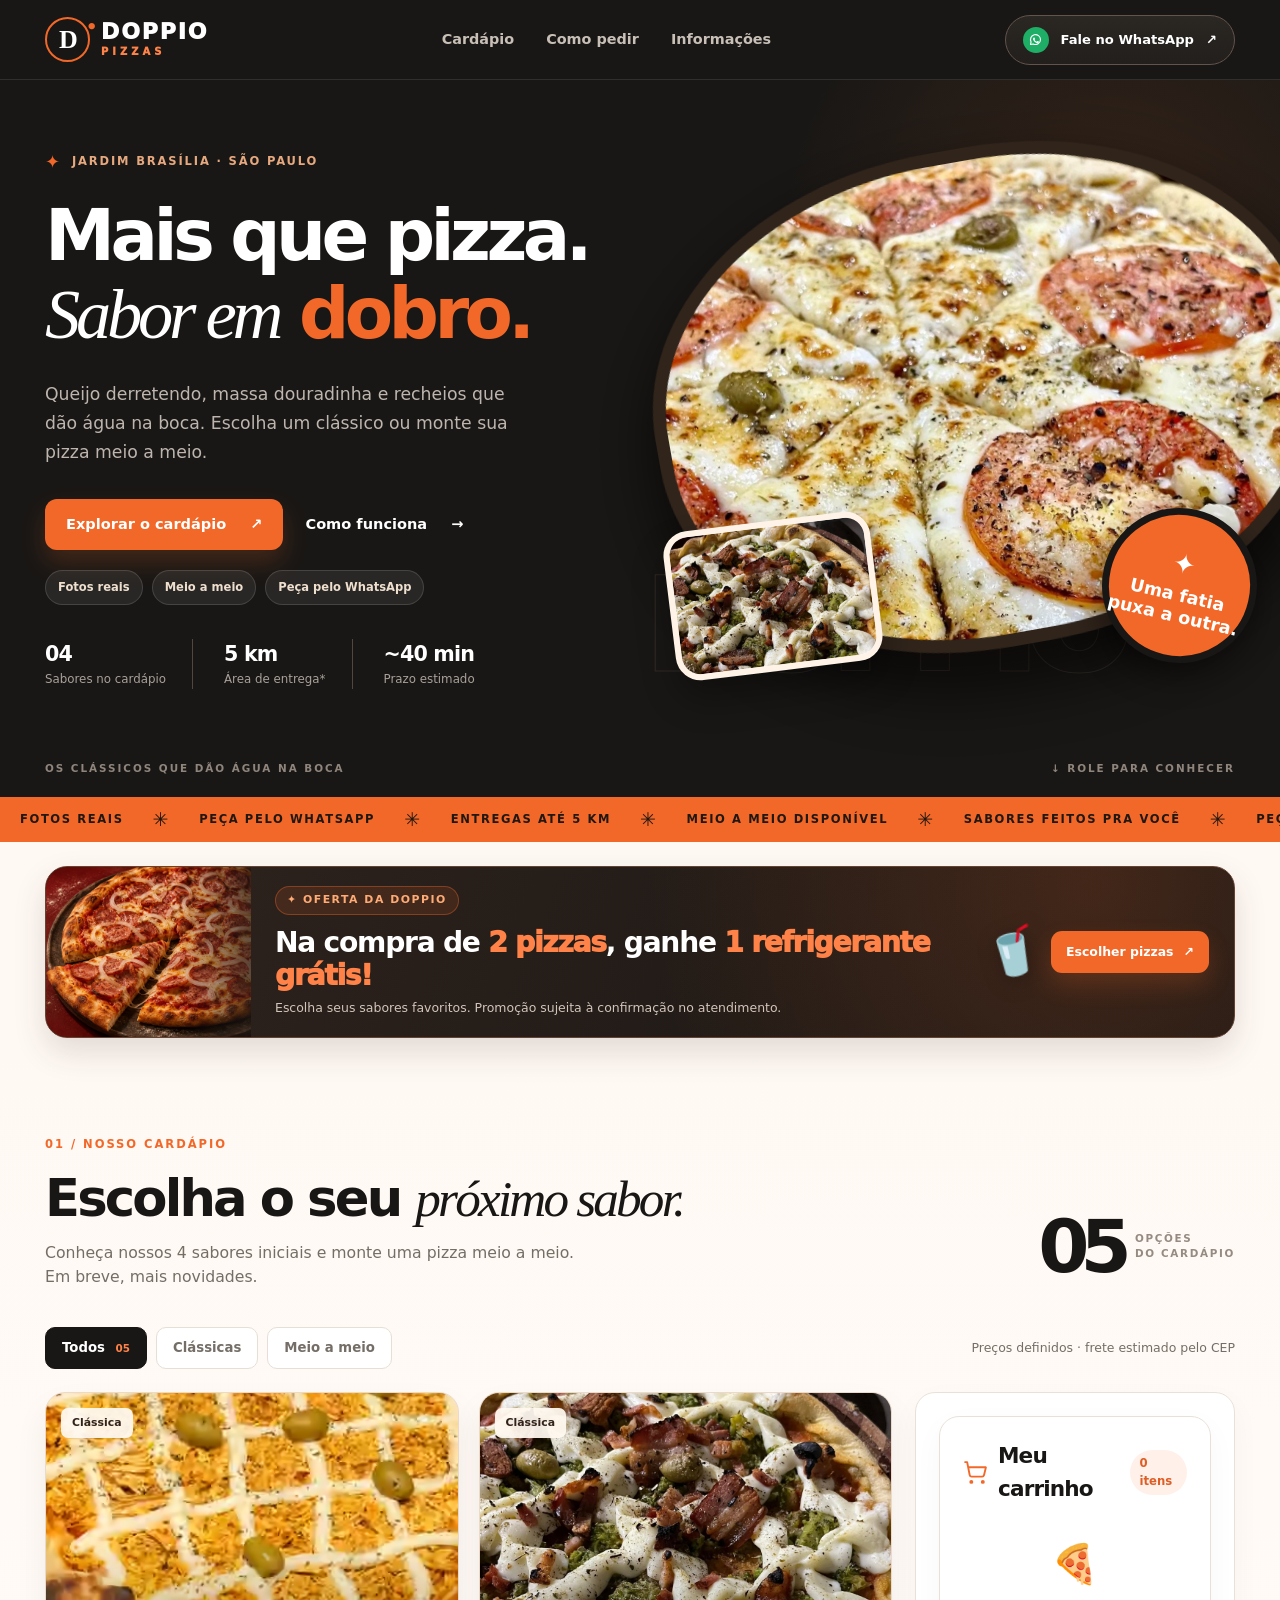
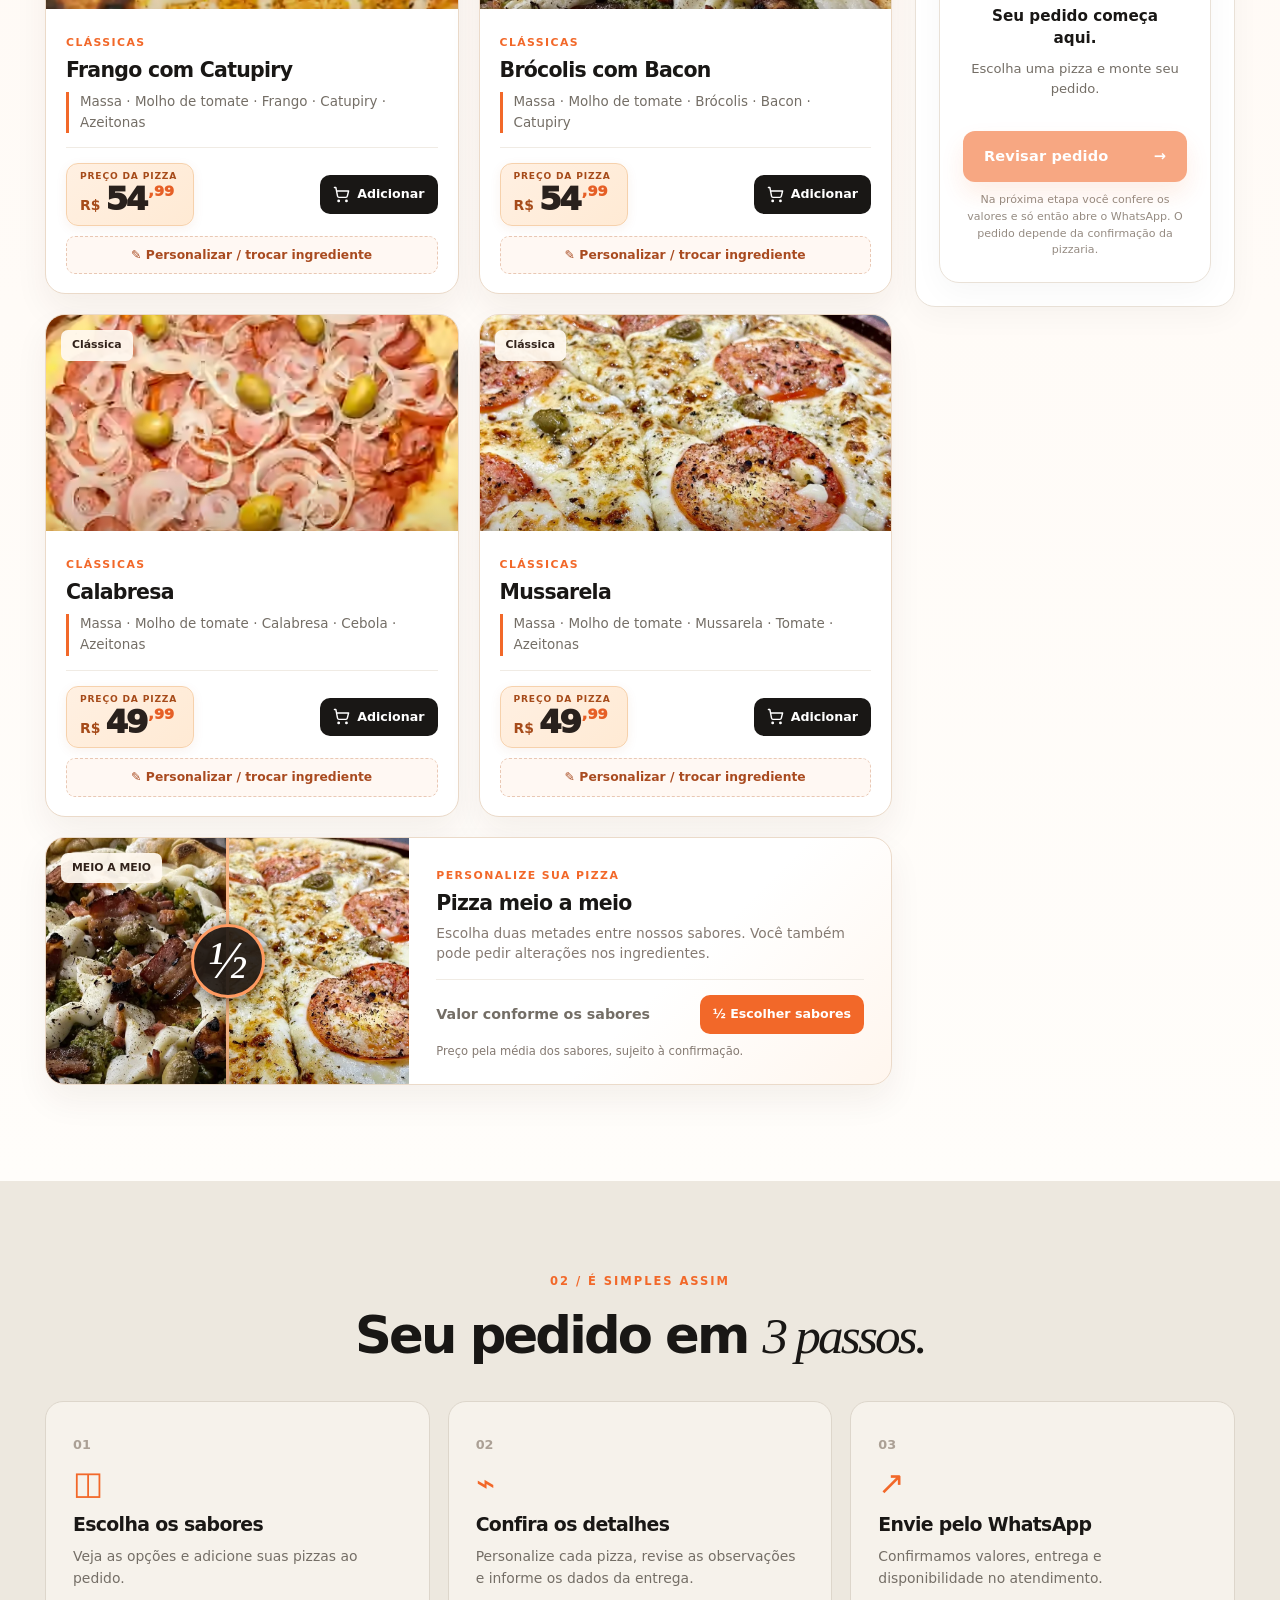
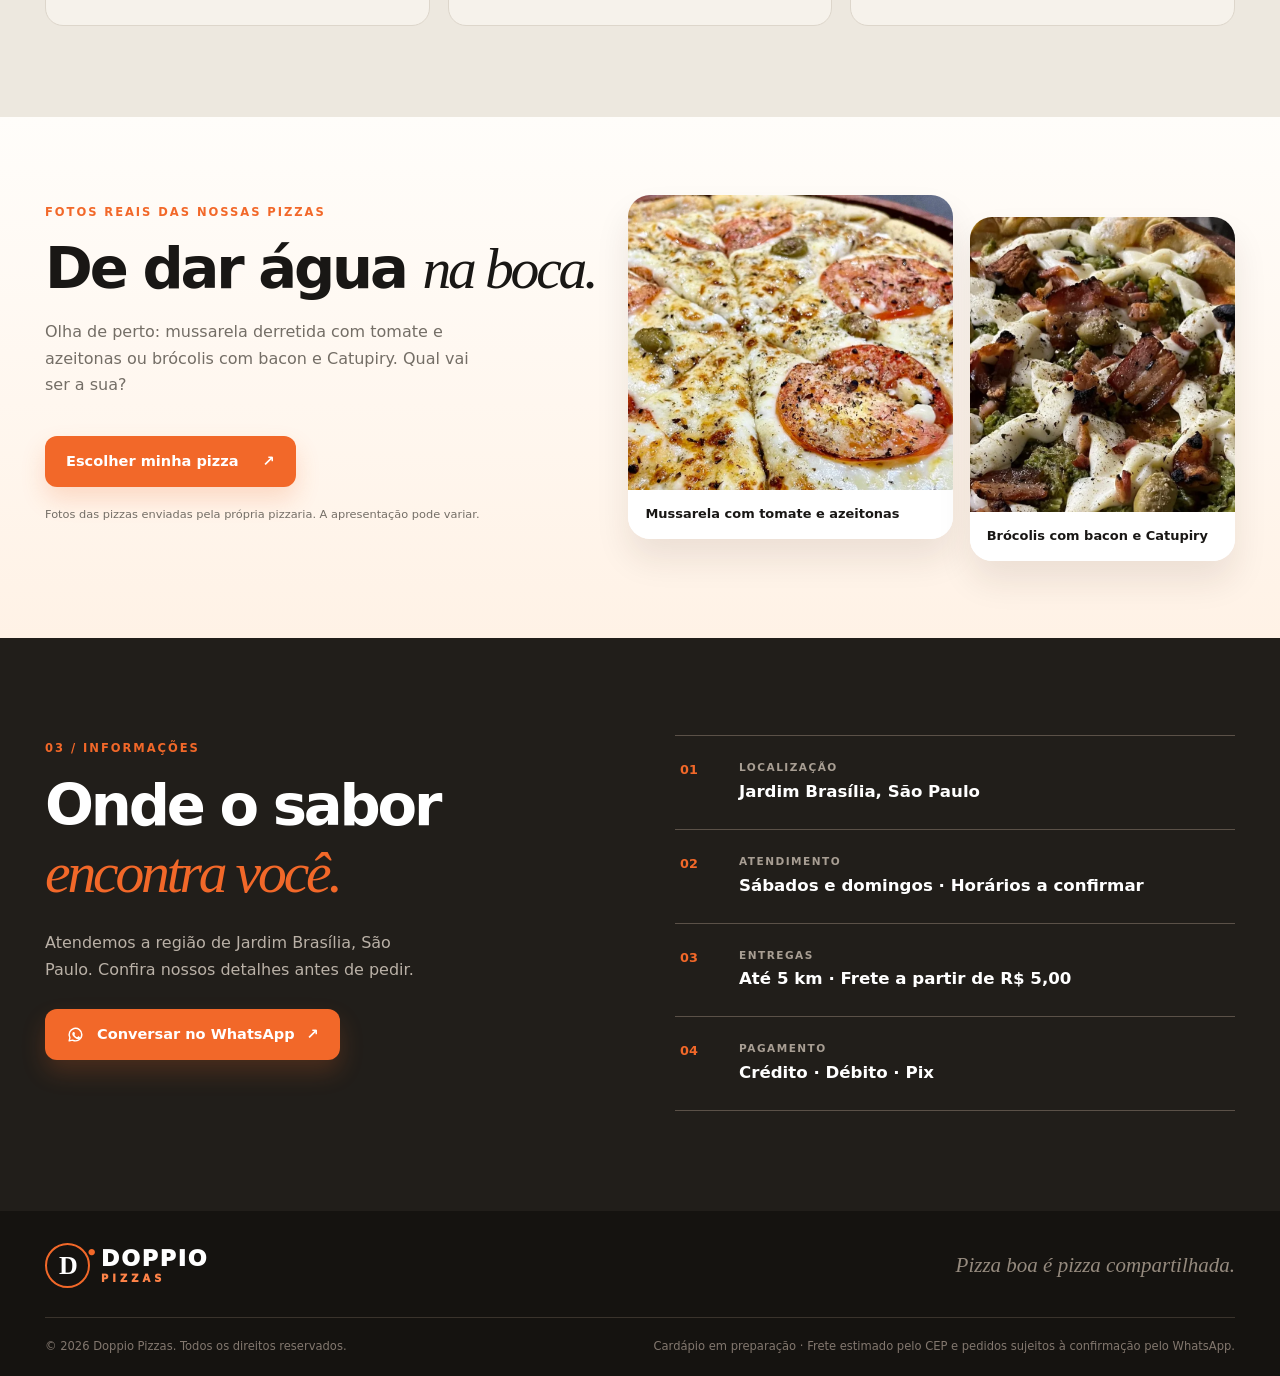
==== commit e3092b7e: "feat: limitar entregas a 5 km (public/index.html)" ====
--- a/public/index.html
+++ b/public/index.html
@@ -38,14 +38,14 @@
           <h1>Mais que pizza.<br><em>Sabor em</em> <span>dobro.</span></h1>
           <p>Queijo derretendo, massa douradinha e recheios que dão água na boca. Escolha um clássico ou monte sua pizza meio a meio.</p>
           <div class="hero-actions"><a class="button button-hot" href="#cardapio">Explorar o cardápio <span>↗</span></a><a class="button button-link" href="#como-pedir">Como funciona <span>→</span></a></div>
-          <div class="hero-chips"><span>Fotos reais</span><span>Meio a meio</span><span>Peça pelo WhatsApp</span></div><div class="hero-facts"><div><strong id="hero-count">04</strong><span>Sabores no cardápio</span></div><div><strong id="hero-radius">10 km</strong><span>Área de entrega*</span></div><div><strong id="hero-eta">~40 min</strong><span>Prazo estimado</span></div></div>
+          <div class="hero-chips"><span>Fotos reais</span><span>Meio a meio</span><span>Peça pelo WhatsApp</span></div><div class="hero-facts"><div><strong id="hero-count">04</strong><span>Sabores no cardápio</span></div><div><strong id="hero-radius">5 km</strong><span>Área de entrega*</span></div><div><strong id="hero-eta">~40 min</strong><span>Prazo estimado</span></div></div>
         </div>
         <div class="hero-visual"><div class="hero-glow"></div><div class="hero-image-wrap"><img src="assets/mussarela.webp" alt="Foto real da pizza de mussarela com tomate e azeitonas" width="1536" height="1024"></div><div class="hero-floating-photo"><img src="assets/brocolis.webp" alt="Foto real da pizza de brócolis com bacon e Catupiry" width="1536" height="1024"></div><div class="hero-sticker"><span>✦</span><strong>Uma fatia<br>puxa a outra.</strong></div><div class="hero-outline">DOPPIO</div></div>
       </div>
       <div class="hero-baseline container"><span>OS CLÁSSICOS QUE DÃO ÁGUA NA BOCA</span><span>↓ ROLE PARA CONHECER</span></div>
     </section>
 
-    <div class="ticker" aria-label="Destaques"><div class="ticker-inner"><span>FOTOS REAIS</span><b>✳</b><span>PEÇA PELO WHATSAPP</span><b>✳</b><span>ENTREGAS ATÉ 10 KM</span><b>✳</b><span>MEIO A MEIO DISPONÍVEL</span><b>✳</b><span>SABORES FEITOS PRA VOCÊ</span><b>✳</b><span>PEÇA PELO WHATSAPP</span></div></div>
+    <div class="ticker" aria-label="Destaques"><div class="ticker-inner"><span>FOTOS REAIS</span><b>✳</b><span>PEÇA PELO WHATSAPP</span><b>✳</b><span>ENTREGAS ATÉ 5 KM</span><b>✳</b><span>MEIO A MEIO DISPONÍVEL</span><b>✳</b><span>SABORES FEITOS PRA VOCÊ</span><b>✳</b><span>PEÇA PELO WHATSAPP</span></div></div>
 
     <!-- Banner promocional isolado: desativar em config.js > promotion.twoPizzasSodaBannerEnabled. -->
     <section class="promo-section" id="promo-duas-pizzas" aria-label="Promoção da Doppio Pizzas" hidden>
@@ -88,7 +88,7 @@
       </div>
     </section>
 
-    <section class="info-section" id="informacoes"><div class="container info-layout"><div><span class="section-kicker">03 / INFORMAÇÕES</span><h2>Onde o sabor<br><em>encontra você.</em></h2><p class="info-intro" id="info-intro">Atendemos a região do Jardim Brasília, em São Paulo. Confira nossos detalhes antes de pedir.</p><a class="button button-hot" id="info-wa" href="https://wa.me/5511959315869" target="_blank" rel="noopener noreferrer"><svg class="icon-whatsapp" viewBox="0 0 24 24" width="20" height="20" aria-hidden="true" focusable="false"><path d="M20 12a8 8 0 0 1-11.64 7.13L4 20l.92-4.14A8 8 0 1 1 20 12Z" fill="none" stroke="currentColor" stroke-width="1.8" stroke-linecap="round" stroke-linejoin="round"/><path d="M8.9 9.3c.18-.4.38-.41.56-.42.15 0 .32 0 .49.01.15 0 .4-.06.61.4.21.45.72 1.55.79 1.67.06.12.1.26.02.42-.08.16-.12.26-.24.4-.12.14-.26.32-.37.43-.12.12-.24.25-.1.48.13.24.6.98 1.3 1.58.89.76 1.64.99 1.87 1.1.24.12.38.1.52-.06.14-.16.58-.67.73-.9.15-.23.31-.19.52-.11.22.08 1.37.65 1.61.77.24.12.4.18.45.28.05.11.05.62-.15 1.22-.2.6-1.17 1.18-1.63 1.25-.42.06-.95.1-1.53-.08-.35-.11-.79-.26-1.36-.5-2.39-.99-3.95-3.42-4.07-3.58-.12-.17-.97-1.28-.97-2.43 0-1.15.6-1.72.81-1.95Z" fill="currentColor" stroke="none"/></svg> Conversar no WhatsApp <span>↗</span></a></div><div class="info-list"><div><span>01</span><div><small>LOCALIZAÇÃO</small><strong id="info-location">Jardim Brasília, São Paulo</strong></div></div><div><span>02</span><div><small>ATENDIMENTO</small><strong id="open-days">Sábados e domingos</strong></div></div><div><span>03</span><div><small>ENTREGAS</small><strong id="delivery-details">Até 10 km • Frete a confirmar</strong></div></div><div><span>04</span><div><small>PAGAMENTO</small><strong id="payments">Crédito · Débito · Pix</strong></div></div></div></div></section>
+    <section class="info-section" id="informacoes"><div class="container info-layout"><div><span class="section-kicker">03 / INFORMAÇÕES</span><h2>Onde o sabor<br><em>encontra você.</em></h2><p class="info-intro" id="info-intro">Atendemos a região do Jardim Brasília, em São Paulo. Confira nossos detalhes antes de pedir.</p><a class="button button-hot" id="info-wa" href="https://wa.me/5511959315869" target="_blank" rel="noopener noreferrer"><svg class="icon-whatsapp" viewBox="0 0 24 24" width="20" height="20" aria-hidden="true" focusable="false"><path d="M20 12a8 8 0 0 1-11.64 7.13L4 20l.92-4.14A8 8 0 1 1 20 12Z" fill="none" stroke="currentColor" stroke-width="1.8" stroke-linecap="round" stroke-linejoin="round"/><path d="M8.9 9.3c.18-.4.38-.41.56-.42.15 0 .32 0 .49.01.15 0 .4-.06.61.4.21.45.72 1.55.79 1.67.06.12.1.26.02.42-.08.16-.12.26-.24.4-.12.14-.26.32-.37.43-.12.12-.24.25-.1.48.13.24.6.98 1.3 1.58.89.76 1.64.99 1.87 1.1.24.12.38.1.52-.06.14-.16.58-.67.73-.9.15-.23.31-.19.52-.11.22.08 1.37.65 1.61.77.24.12.4.18.45.28.05.11.05.62-.15 1.22-.2.6-1.17 1.18-1.63 1.25-.42.06-.95.1-1.53-.08-.35-.11-.79-.26-1.36-.5-2.39-.99-3.95-3.42-4.07-3.58-.12-.17-.97-1.28-.97-2.43 0-1.15.6-1.72.81-1.95Z" fill="currentColor" stroke="none"/></svg> Conversar no WhatsApp <span>↗</span></a></div><div class="info-list"><div><span>01</span><div><small>LOCALIZAÇÃO</small><strong id="info-location">Jardim Brasília, São Paulo</strong></div></div><div><span>02</span><div><small>ATENDIMENTO</small><strong id="open-days">Sábados e domingos</strong></div></div><div><span>03</span><div><small>ENTREGAS</small><strong id="delivery-details">Até 5 km • Frete a confirmar</strong></div></div><div><span>04</span><div><small>PAGAMENTO</small><strong id="payments">Crédito · Débito · Pix</strong></div></div></div></div></section>
   </main>
 
   <footer class="footer"><div class="container"><div class="footer-top"><a class="brand" href="#inicio"><span class="brand-stamp" aria-hidden="true">D<span>•</span></span><span class="brand-text"><strong>DOPPIO</strong><small>PIZZAS</small></span></a><span>Pizza boa é pizza compartilhada.</span></div><div class="footer-bottom"><small>© <span id="year">2026</span> Doppio Pizzas. Todos os direitos reservados.</small><small id="draft-note">Prévia do cardápio · Preços, frete e horário a confirmar.</small></div></div></footer>
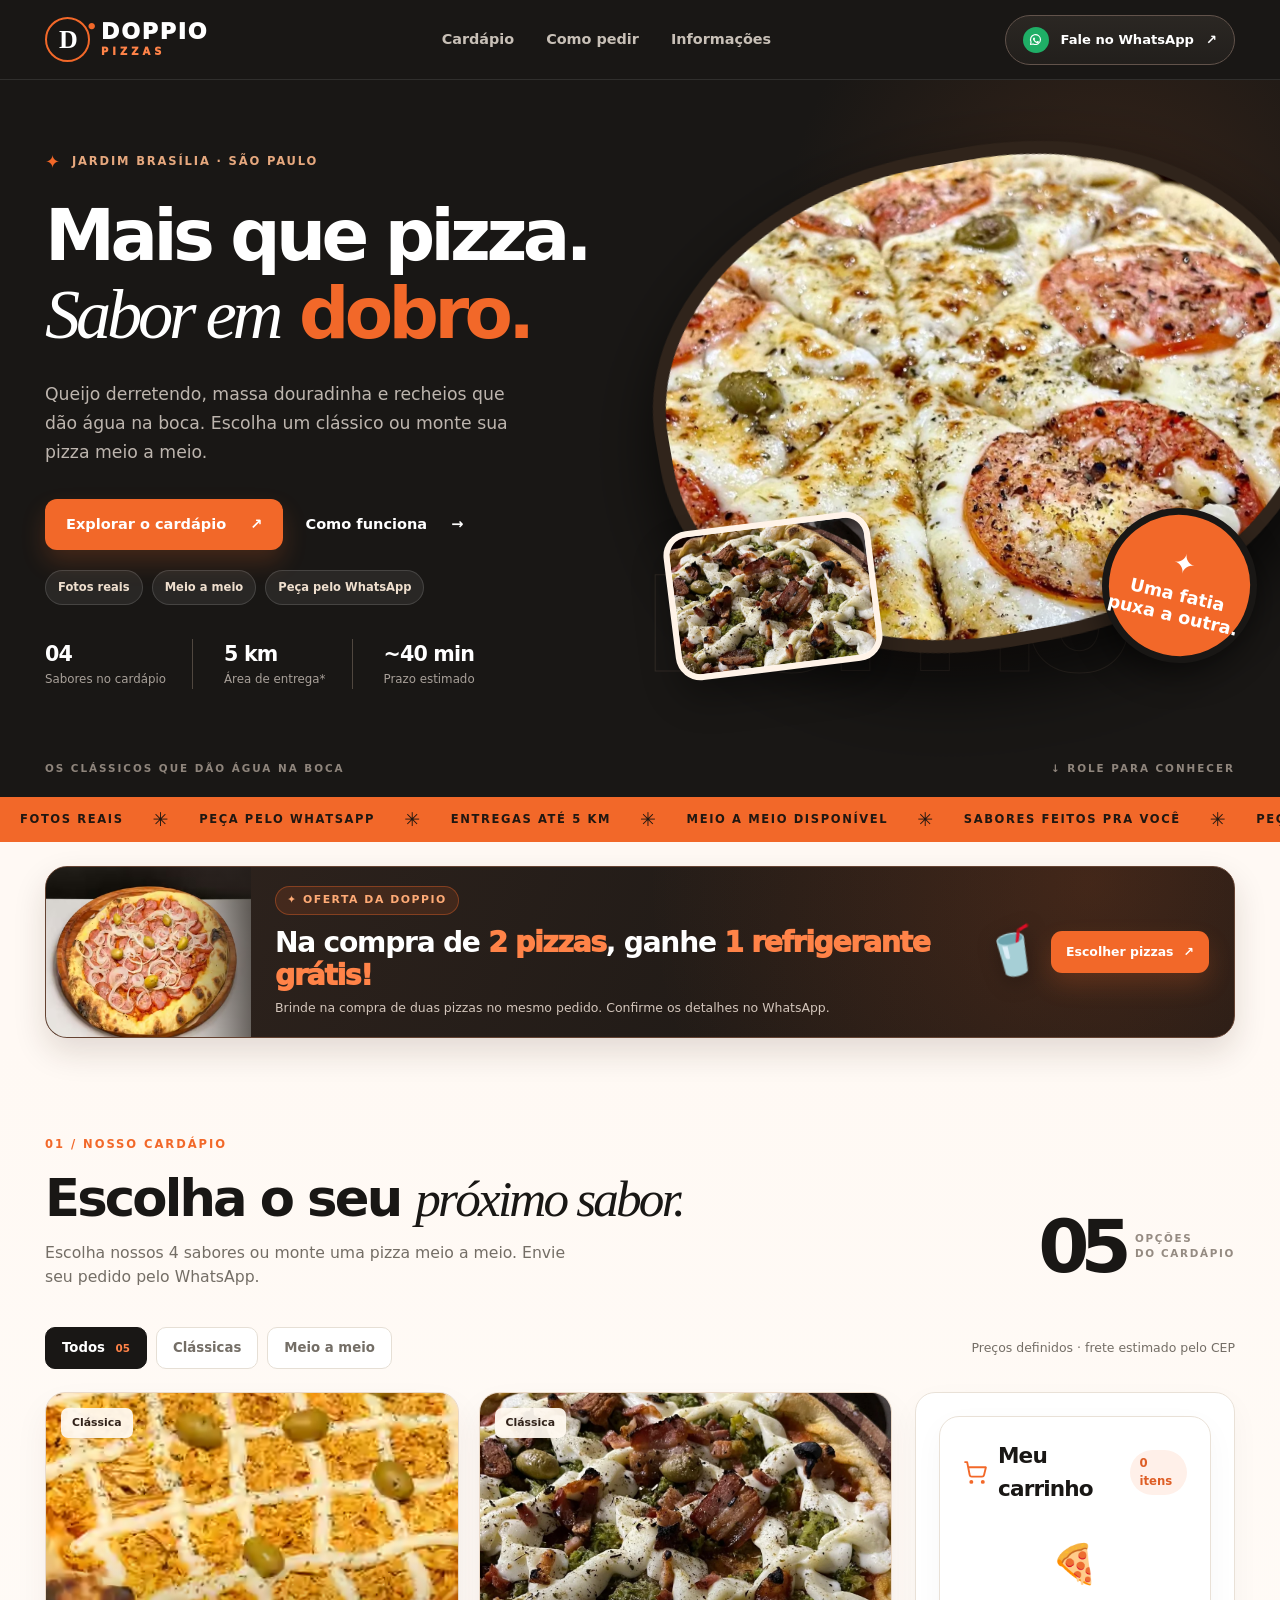
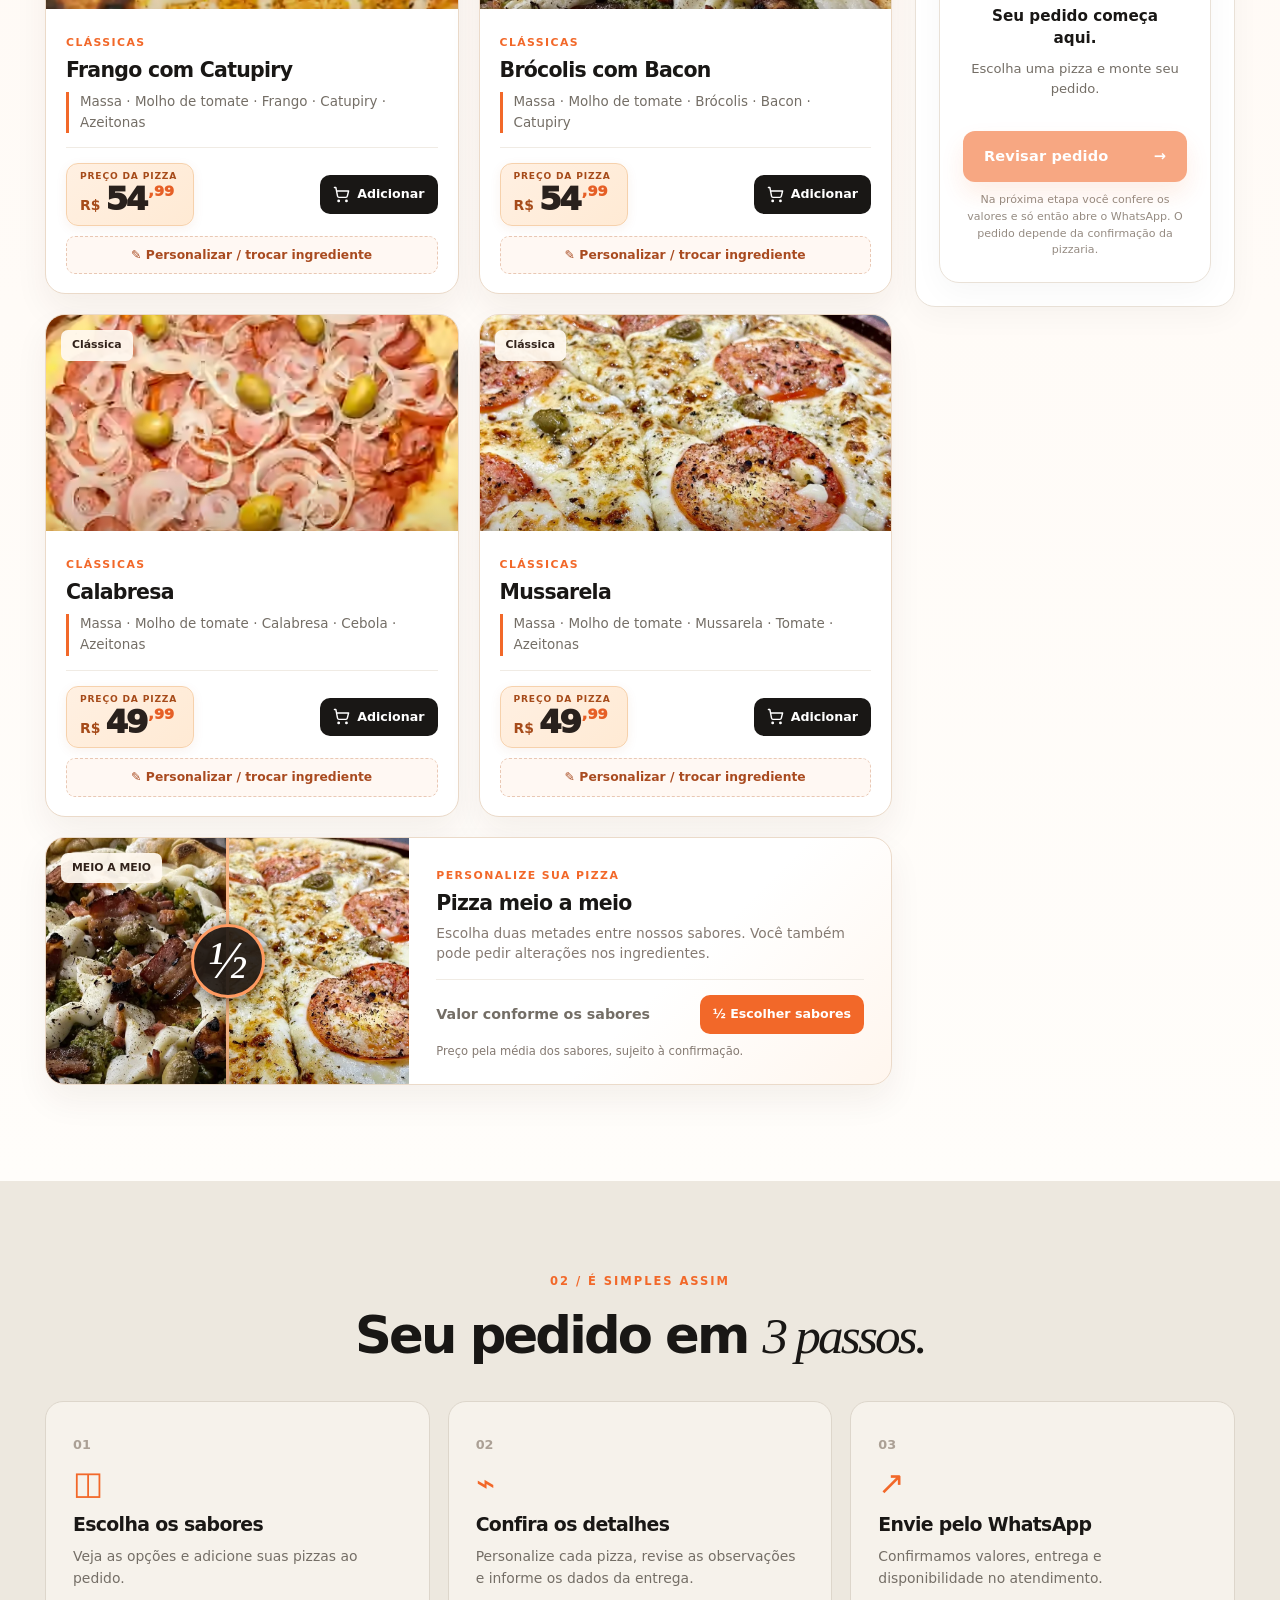
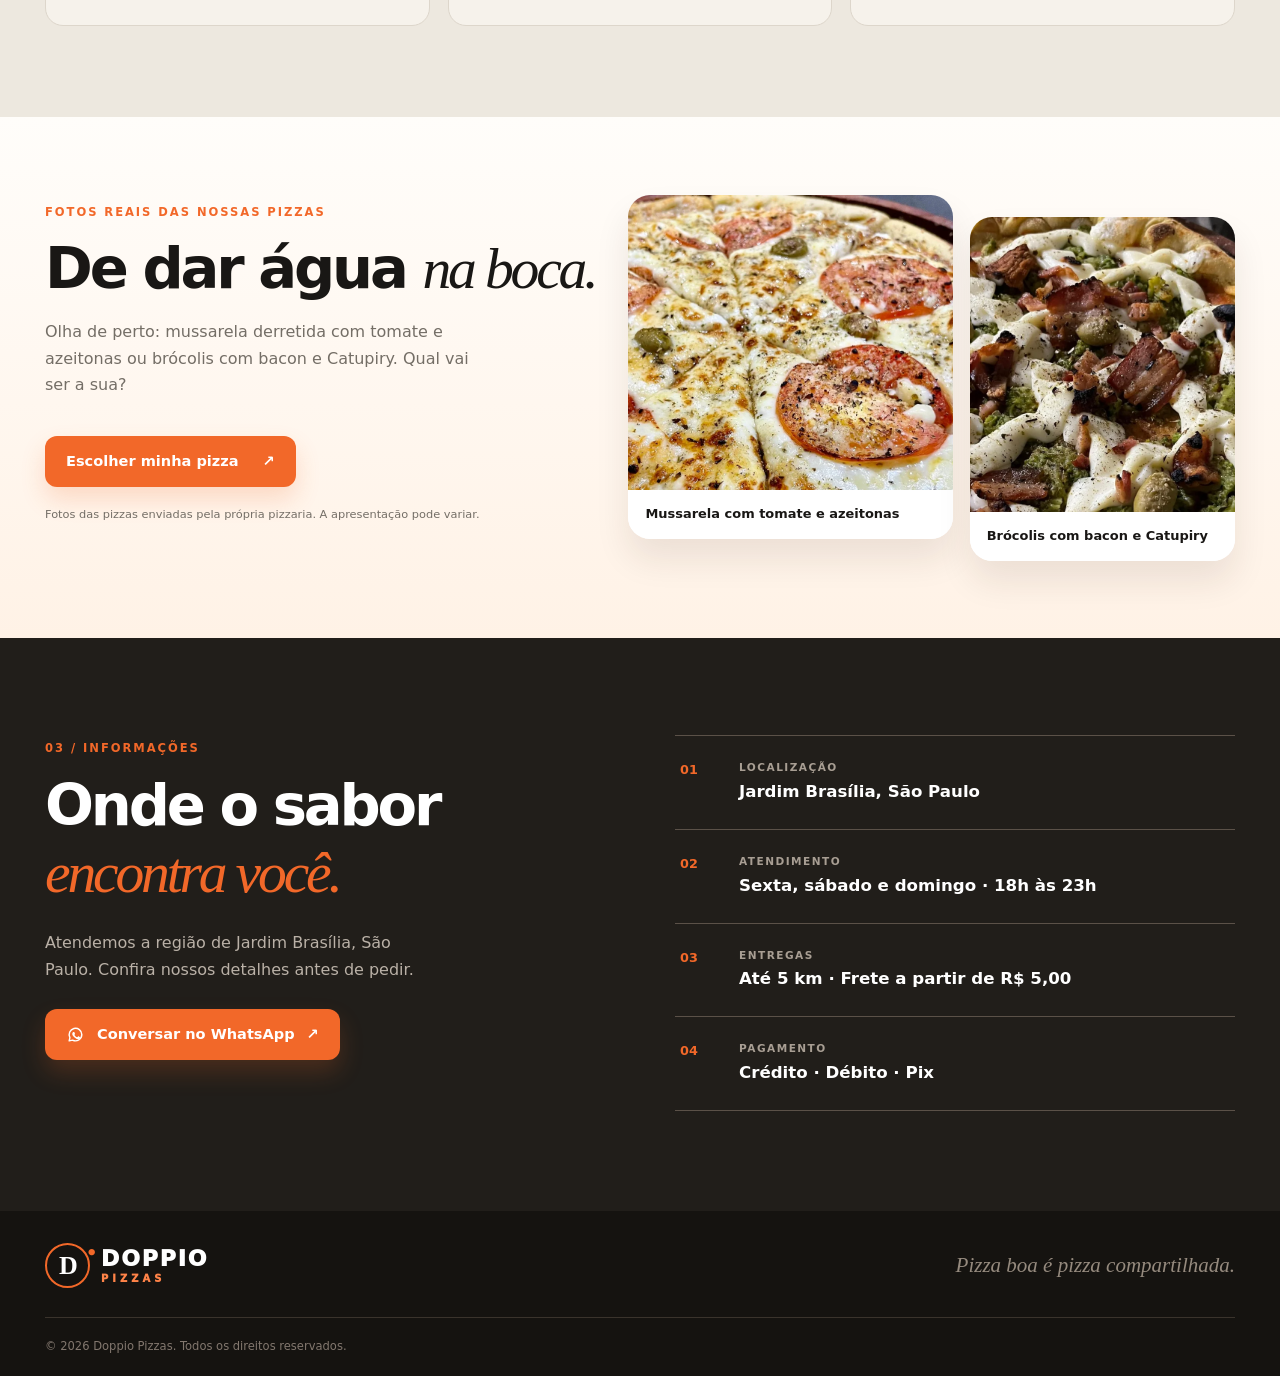
==== commit e7281b55: "feat: preparar cardapio Doppio para lancamento e sinalizar brinde no pedido" ====
--- a/public/index.html
+++ b/public/index.html
@@ -11,7 +11,7 @@
   <meta name="color-scheme" content="light">
   <link rel="icon" type="image/svg+xml" href="assets/favicon.svg">
   <title>Doppio Pizzas • Cardápio Online</title>
-  <link rel="preload" href="assets/calabresa.webp" as="image" fetchpriority="high">
+  <link rel="preload" href="assets/mussarela.webp" as="image" fetchpriority="high">
   <link rel="stylesheet" href="styles.css">
   <link rel="stylesheet" href="promo.css">
   <script defer src="config.js"></script>
@@ -51,11 +51,11 @@
     <section class="promo-section" id="promo-duas-pizzas" aria-label="Promoção da Doppio Pizzas" hidden>
       <div class="container">
         <div class="promo-card">
-          <div class="promo-photo"><img src="assets/calabresa.webp" width="400" height="300" loading="lazy" decoding="async" alt=""></div>
+          <div class="promo-photo"><img src="assets/calabresa-real.avif" width="400" height="300" loading="lazy" decoding="async" alt=""></div>
           <div class="promo-copy">
             <span class="promo-label">✦ OFERTA DA DOPPIO</span>
             <h2>Na compra de <strong>2 pizzas</strong>, ganhe <strong>1 refrigerante grátis!</strong></h2>
-            <p>Escolha seus sabores favoritos. Promoção sujeita à confirmação no atendimento.</p>
+            <p>Brinde na compra de duas pizzas no mesmo pedido. Confirme os detalhes no WhatsApp.</p>
           </div>
           <div class="promo-action"><span class="promo-drink" aria-hidden="true">🥤</span><a class="button button-hot" href="#cardapio">Escolher pizzas <span aria-hidden="true">↗</span></a></div>
         </div>
@@ -65,7 +65,7 @@
     <section class="menu-section" id="cardapio">
       <div class="container">
         <div class="section-top"><div><span class="section-kicker">01 / NOSSO CARDÁPIO</span><h2>Escolha o seu <em>próximo sabor.</em></h2><p id="menu-description">Conheça nossos quatro sabores de estreia. Em breve, mais novidades por aqui.</p></div><div class="menu-count"><span>05</span><small>OPÇÕES<br>DO CARDÁPIO</small></div></div>
-        <div class="menu-toolbar"><div class="filter-group" role="group" aria-label="Filtrar sabores"><button class="filter active" data-filter="Todos" type="button" aria-pressed="true">Todos <span id="all-count">04</span></button><button class="filter" data-filter="Tradicionais" type="button" aria-pressed="false">Tradicionais</button><button class="filter" data-filter="Especiais" type="button" aria-pressed="false">Especiais</button></div><span class="menu-note" id="menu-note"><span class="dot"></span> Preços das pizzas a confirmar · frete automático pelo endereço</span></div>
+        <div class="menu-toolbar"><div class="filter-group" role="group" aria-label="Filtrar sabores"><button class="filter active" data-filter="Todos" type="button" aria-pressed="true">Todos <span id="all-count">04</span></button><button class="filter" data-filter="Tradicionais" type="button" aria-pressed="false">Tradicionais</button><button class="filter" data-filter="Especiais" type="button" aria-pressed="false">Especiais</button></div><span class="menu-note" id="menu-note"><span class="dot"></span> Consulte sabores, preços e disponibilidade</span></div>
         <div class="menu-layout"><div class="products-grid" id="products" aria-live="polite"></div><aside class="cart-aside" aria-label="Seu pedido"><div class="cart-sticky" id="cart-desktop"></div></aside></div>
       </div>
     </section>
@@ -88,16 +88,16 @@
       </div>
     </section>
 
-    <section class="info-section" id="informacoes"><div class="container info-layout"><div><span class="section-kicker">03 / INFORMAÇÕES</span><h2>Onde o sabor<br><em>encontra você.</em></h2><p class="info-intro" id="info-intro">Atendemos a região do Jardim Brasília, em São Paulo. Confira nossos detalhes antes de pedir.</p><a class="button button-hot" id="info-wa" href="https://wa.me/5511959315869" target="_blank" rel="noopener noreferrer"><svg class="icon-whatsapp" viewBox="0 0 24 24" width="20" height="20" aria-hidden="true" focusable="false"><path d="M20 12a8 8 0 0 1-11.64 7.13L4 20l.92-4.14A8 8 0 1 1 20 12Z" fill="none" stroke="currentColor" stroke-width="1.8" stroke-linecap="round" stroke-linejoin="round"/><path d="M8.9 9.3c.18-.4.38-.41.56-.42.15 0 .32 0 .49.01.15 0 .4-.06.61.4.21.45.72 1.55.79 1.67.06.12.1.26.02.42-.08.16-.12.26-.24.4-.12.14-.26.32-.37.43-.12.12-.24.25-.1.48.13.24.6.98 1.3 1.58.89.76 1.64.99 1.87 1.1.24.12.38.1.52-.06.14-.16.58-.67.73-.9.15-.23.31-.19.52-.11.22.08 1.37.65 1.61.77.24.12.4.18.45.28.05.11.05.62-.15 1.22-.2.6-1.17 1.18-1.63 1.25-.42.06-.95.1-1.53-.08-.35-.11-.79-.26-1.36-.5-2.39-.99-3.95-3.42-4.07-3.58-.12-.17-.97-1.28-.97-2.43 0-1.15.6-1.72.81-1.95Z" fill="currentColor" stroke="none"/></svg> Conversar no WhatsApp <span>↗</span></a></div><div class="info-list"><div><span>01</span><div><small>LOCALIZAÇÃO</small><strong id="info-location">Jardim Brasília, São Paulo</strong></div></div><div><span>02</span><div><small>ATENDIMENTO</small><strong id="open-days">Sábados e domingos</strong></div></div><div><span>03</span><div><small>ENTREGAS</small><strong id="delivery-details">Até 5 km • Frete a confirmar</strong></div></div><div><span>04</span><div><small>PAGAMENTO</small><strong id="payments">Crédito · Débito · Pix</strong></div></div></div></div></section>
+    <section class="info-section" id="informacoes"><div class="container info-layout"><div><span class="section-kicker">03 / INFORMAÇÕES</span><h2>Onde o sabor<br><em>encontra você.</em></h2><p class="info-intro" id="info-intro">Atendemos a região do Jardim Brasília, em São Paulo. Confira nossos detalhes antes de pedir.</p><a class="button button-hot" id="info-wa" href="https://wa.me/5511959315869" target="_blank" rel="noopener noreferrer"><svg class="icon-whatsapp" viewBox="0 0 24 24" width="20" height="20" aria-hidden="true" focusable="false"><path d="M20 12a8 8 0 0 1-11.64 7.13L4 20l.92-4.14A8 8 0 1 1 20 12Z" fill="none" stroke="currentColor" stroke-width="1.8" stroke-linecap="round" stroke-linejoin="round"/><path d="M8.9 9.3c.18-.4.38-.41.56-.42.15 0 .32 0 .49.01.15 0 .4-.06.61.4.21.45.72 1.55.79 1.67.06.12.1.26.02.42-.08.16-.12.26-.24.4-.12.14-.26.32-.37.43-.12.12-.24.25-.1.48.13.24.6.98 1.3 1.58.89.76 1.64.99 1.87 1.1.24.12.38.1.52-.06.14-.16.58-.67.73-.9.15-.23.31-.19.52-.11.22.08 1.37.65 1.61.77.24.12.4.18.45.28.05.11.05.62-.15 1.22-.2.6-1.17 1.18-1.63 1.25-.42.06-.95.1-1.53-.08-.35-.11-.79-.26-1.36-.5-2.39-.99-3.95-3.42-4.07-3.58-.12-.17-.97-1.28-.97-2.43 0-1.15.6-1.72.81-1.95Z" fill="currentColor" stroke="none"/></svg> Conversar no WhatsApp <span>↗</span></a></div><div class="info-list"><div><span>01</span><div><small>LOCALIZAÇÃO</small><strong id="info-location">Jardim Brasília, São Paulo</strong></div></div><div><span>02</span><div><small>ATENDIMENTO</small><strong id="open-days">Sexta, sábado e domingo · 18h às 23h</strong></div></div><div><span>03</span><div><small>ENTREGAS</small><strong id="delivery-details">Até 5 km · A partir de R$ 5,00</strong></div></div><div><span>04</span><div><small>PAGAMENTO</small><strong id="payments">Crédito · Débito · Pix</strong></div></div></div></div></section>
   </main>
 
-  <footer class="footer"><div class="container"><div class="footer-top"><a class="brand" href="#inicio"><span class="brand-stamp" aria-hidden="true">D<span>•</span></span><span class="brand-text"><strong>DOPPIO</strong><small>PIZZAS</small></span></a><span>Pizza boa é pizza compartilhada.</span></div><div class="footer-bottom"><small>© <span id="year">2026</span> Doppio Pizzas. Todos os direitos reservados.</small><small id="draft-note">Prévia do cardápio · Preços, frete e horário a confirmar.</small></div></div></footer>
+  <footer class="footer"><div class="container"><div class="footer-top"><a class="brand" href="#inicio"><span class="brand-stamp" aria-hidden="true">D<span>•</span></span><span class="brand-text"><strong>DOPPIO</strong><small>PIZZAS</small></span></a><span>Pizza boa é pizza compartilhada.</span></div><div class="footer-bottom"><small>© <span id="year">2026</span> Doppio Pizzas. Todos os direitos reservados.</small><small id="draft-note" hidden>Cardápio em preparação.</small></div></div></footer>
 
   <div class="mobile-cart-bar" id="mobile-cart-bar"><button id="mobile-cart-button" class="mobile-cart-button" type="button"><span class="mobile-basket"><svg class="icon-cart" viewBox="0 0 24 24" width="21" height="21" aria-hidden="true" focusable="false"><circle cx="8" cy="21" r="1"/><circle cx="19" cy="21" r="1"/><path d="M2 2h2l2.4 12.4a2 2 0 0 0 2 1.6h9.8a2 2 0 0 0 2-1.6L22 7H5"/></svg> <b id="mobile-count">0</b></span><span>Ver carrinho</span><span id="mobile-total">Confira os itens →</span></button></div>
 
   <div class="overlay" id="overlay" hidden></div>
   <div class="cart-drawer" id="cart-drawer" role="dialog" aria-modal="true" aria-labelledby="drawer-title" aria-hidden="true" hidden><div class="drawer-heading"><div><span class="section-kicker">RESUMO</span><h2 id="drawer-title" class="drawer-cart-title"><svg class="icon-cart" viewBox="0 0 24 24" width="21" height="21" aria-hidden="true" focusable="false"><circle cx="8" cy="21" r="1"/><circle cx="19" cy="21" r="1"/><path d="M2 2h2l2.4 12.4a2 2 0 0 0 2 1.6h9.8a2 2 0 0 0 2-1.6L22 7H5"/></svg> Meu carrinho</h2></div><button class="close-icon" id="close-drawer" type="button" aria-label="Fechar pedido">×</button></div><div id="cart-mobile"></div></div>
-  <div class="half-modal" id="half-modal" role="dialog" aria-modal="true" aria-labelledby="half-title" aria-hidden="true" hidden><div class="half-modal-heading"><div><span class="section-kicker">ESCOLHA DOIS SABORES</span><h2 id="half-title">Meio a meio</h2></div><button class="close-icon" id="close-half" type="button" aria-label="Fechar">×</button></div><p>Selecione os dois sabores. Preço calculado pela média quando os valores forem definidos.</p><label for="half-one">Primeira metade</label><select id="half-one"></select><label for="half-two">Segunda metade</label><select id="half-two"></select><label for="half-notes">Observações dessa pizza (opcional)</label><textarea id="half-notes" maxlength="180" rows="2" placeholder="Ex.: Trocar mussarela por Catupiry em uma metade..."></textarea><p class="half-note-hint">Trocas e acréscimos sujeitos à confirmação da pizzaria.</p><div class="half-price" id="half-price">Preço a confirmar</div><button id="add-half" type="button" class="button button-hot full-button">Adicionar ao pedido <svg class="icon-cart" viewBox="0 0 24 24" width="21" height="21" aria-hidden="true" focusable="false"><circle cx="8" cy="21" r="1"/><circle cx="19" cy="21" r="1"/><path d="M2 2h2l2.4 12.4a2 2 0 0 0 2 1.6h9.8a2 2 0 0 0 2-1.6L22 7H5"/></svg></button></div>
+  <div class="half-modal" id="half-modal" role="dialog" aria-modal="true" aria-labelledby="half-title" aria-hidden="true" hidden><div class="half-modal-heading"><div><span class="section-kicker">ESCOLHA DOIS SABORES</span><h2 id="half-title">Meio a meio</h2></div><button class="close-icon" id="close-half" type="button" aria-label="Fechar">×</button></div><p>Selecione dois sabores. O valor é calculado pela média dos preços de cada metade.</p><label for="half-one">Primeira metade</label><select id="half-one"></select><label for="half-two">Segunda metade</label><select id="half-two"></select><label for="half-notes">Observações dessa pizza (opcional)</label><textarea id="half-notes" maxlength="180" rows="2" placeholder="Ex.: Trocar mussarela por Catupiry em uma metade..."></textarea><p class="half-note-hint">Trocas e acréscimos sujeitos à confirmação da pizzaria.</p><div class="half-price" id="half-price">Preço a confirmar</div><button id="add-half" type="button" class="button button-hot full-button">Adicionar ao pedido <svg class="icon-cart" viewBox="0 0 24 24" width="21" height="21" aria-hidden="true" focusable="false"><circle cx="8" cy="21" r="1"/><circle cx="19" cy="21" r="1"/><path d="M2 2h2l2.4 12.4a2 2 0 0 0 2 1.6h9.8a2 2 0 0 0 2-1.6L22 7H5"/></svg></button></div>
   <div class="customize-modal" id="customize-modal" role="dialog" aria-modal="true" aria-labelledby="customize-title" aria-hidden="true" hidden>
     <div class="half-modal-heading"><div><span class="section-kicker">DO SEU JEITO</span><h2 id="customize-title">Personalizar pizza</h2></div><button class="close-icon" id="close-customize" type="button" aria-label="Fechar personalização">×</button></div>
     <p class="customize-product" id="customize-product"></p>
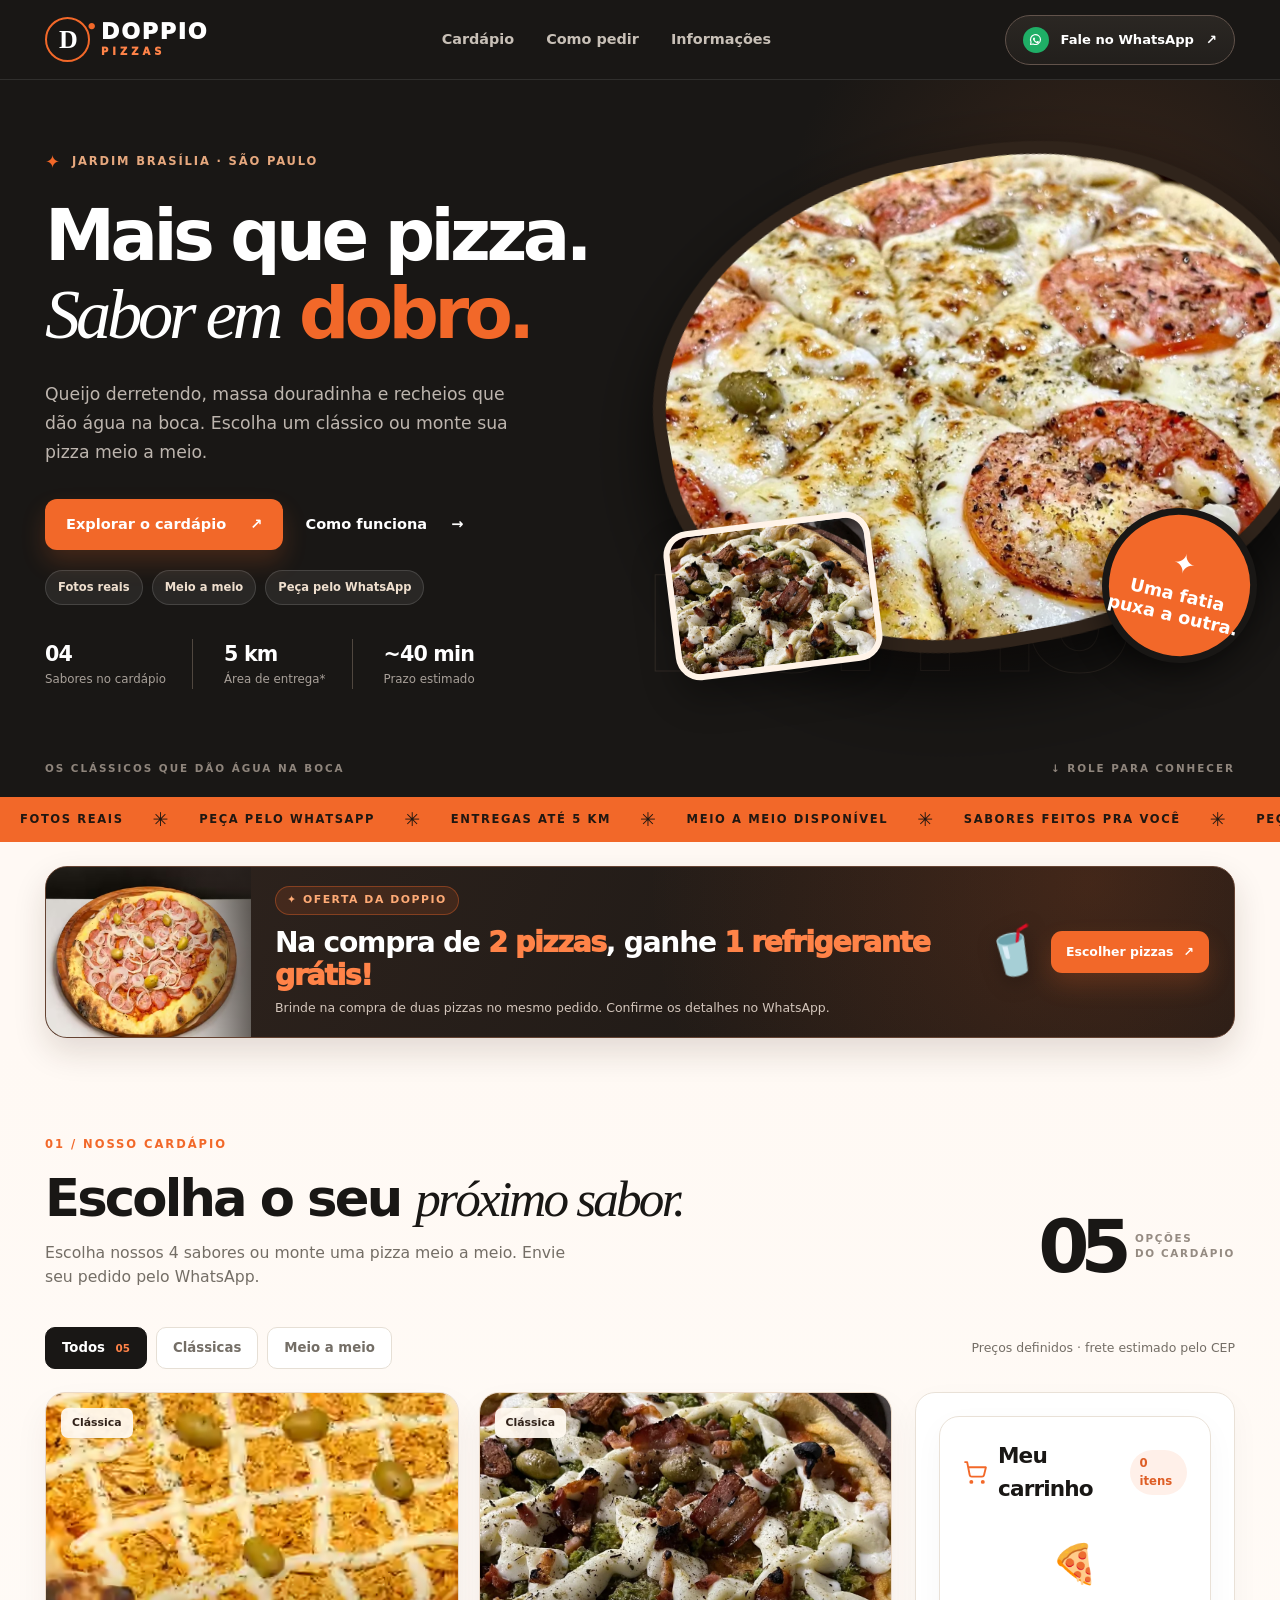
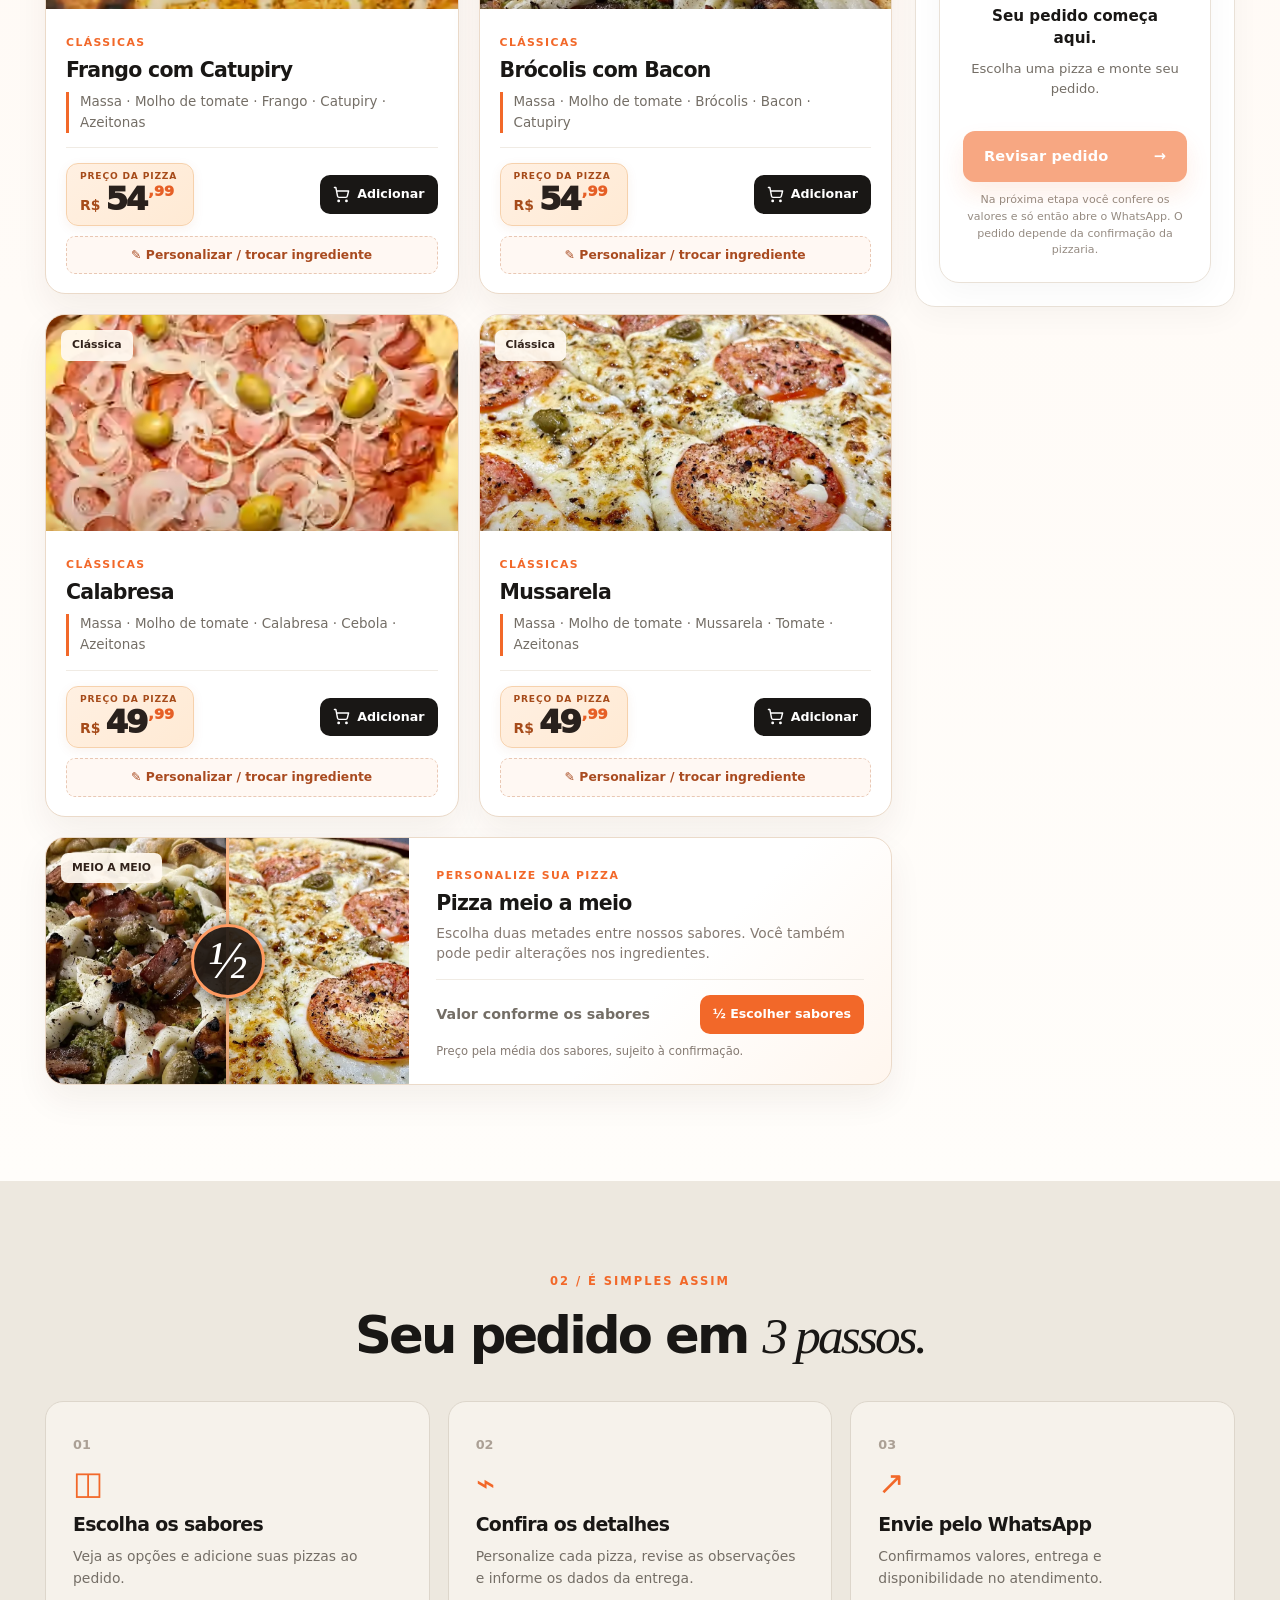
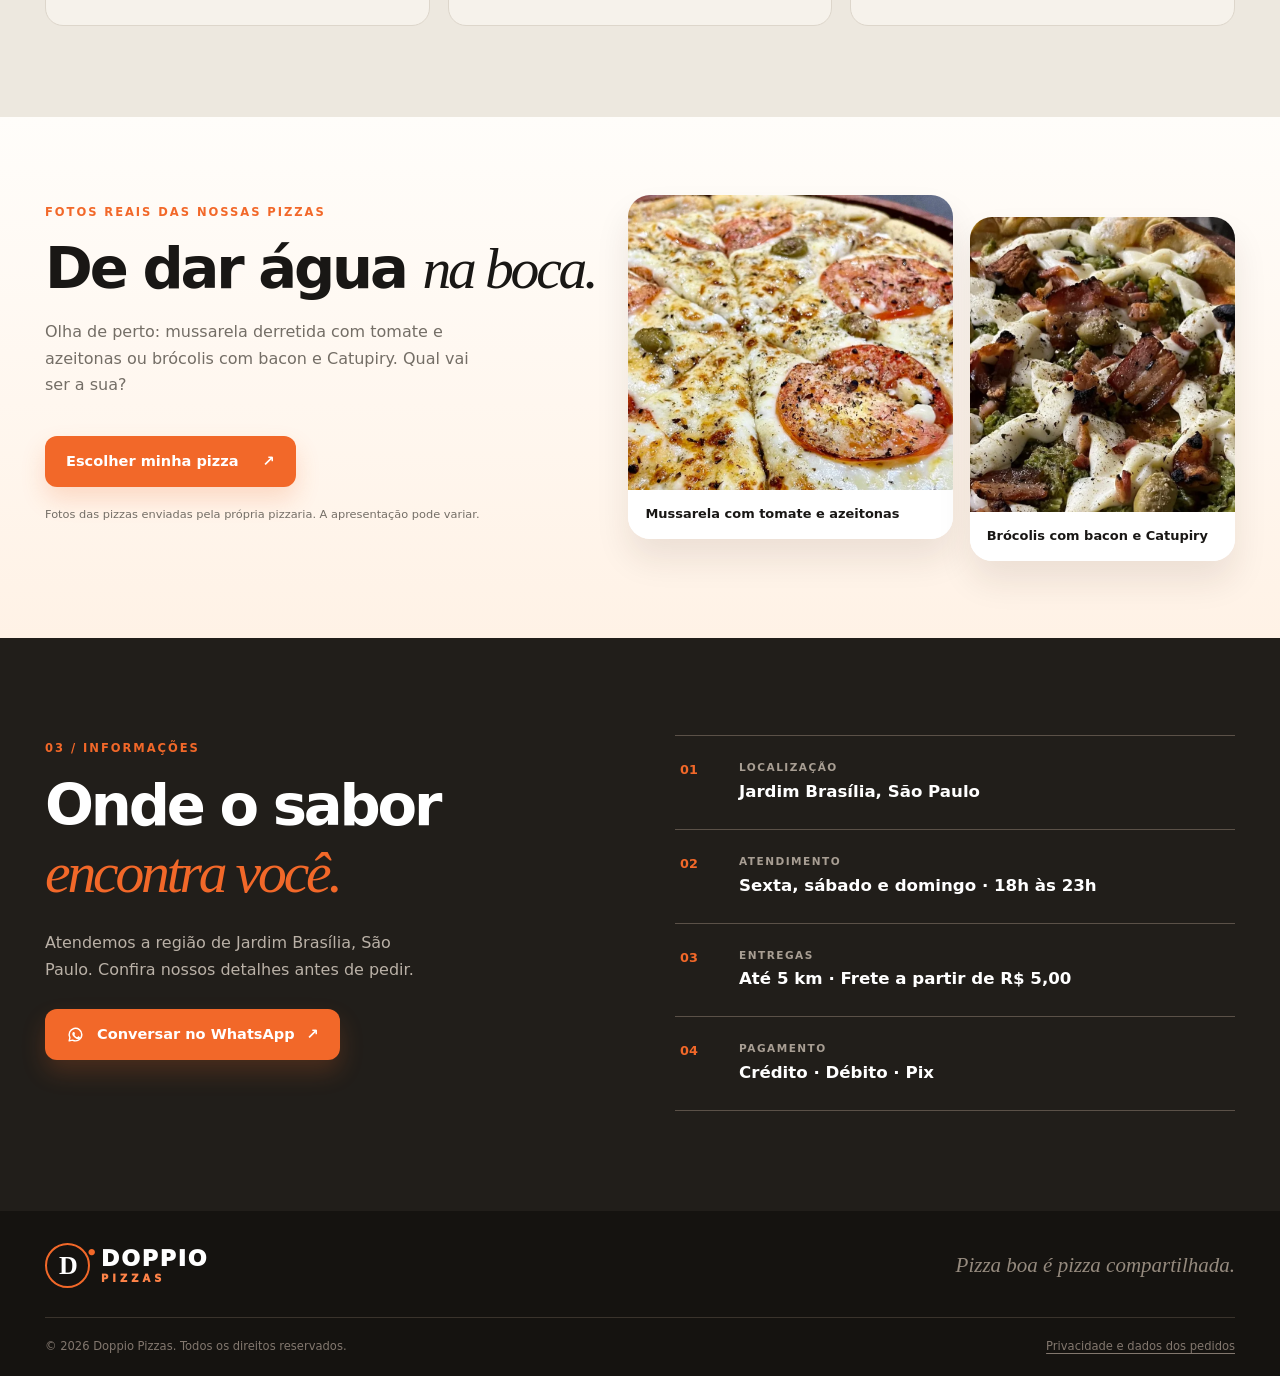
==== commit a215f337: "feat: preparar compartilhamento do cardapio e aviso de privacidade" ====
--- a/public/index.html
+++ b/public/index.html
@@ -8,6 +8,12 @@
   <meta property="og:type" content="website">
   <meta property="og:title" content="Doppio Pizzas | Sabor em dobro">
   <meta property="og:description" content="Conheça os sabores da Doppio Pizzas e monte seu pedido pelo WhatsApp. Jardim Brasília, São Paulo.">
+  <meta property="og:url" content="https://cardapio.doppio-pizzas.workers.dev/">
+  <meta property="og:site_name" content="Doppio Pizzas">
+  <meta property="og:image" content="https://cardapio.doppio-pizzas.workers.dev/assets/mussarela.webp">
+  <meta property="og:image:alt" content="Pizza real de mussarela com tomate e azeitonas da Doppio Pizzas">
+  <meta name="twitter:card" content="summary_large_image">
+  <meta name="twitter:image" content="https://cardapio.doppio-pizzas.workers.dev/assets/mussarela.webp">
   <meta name="color-scheme" content="light">
   <link rel="icon" type="image/svg+xml" href="assets/favicon.svg">
   <title>Doppio Pizzas • Cardápio Online</title>
@@ -91,7 +97,7 @@
     <section class="info-section" id="informacoes"><div class="container info-layout"><div><span class="section-kicker">03 / INFORMAÇÕES</span><h2>Onde o sabor<br><em>encontra você.</em></h2><p class="info-intro" id="info-intro">Atendemos a região do Jardim Brasília, em São Paulo. Confira nossos detalhes antes de pedir.</p><a class="button button-hot" id="info-wa" href="https://wa.me/5511959315869" target="_blank" rel="noopener noreferrer"><svg class="icon-whatsapp" viewBox="0 0 24 24" width="20" height="20" aria-hidden="true" focusable="false"><path d="M20 12a8 8 0 0 1-11.64 7.13L4 20l.92-4.14A8 8 0 1 1 20 12Z" fill="none" stroke="currentColor" stroke-width="1.8" stroke-linecap="round" stroke-linejoin="round"/><path d="M8.9 9.3c.18-.4.38-.41.56-.42.15 0 .32 0 .49.01.15 0 .4-.06.61.4.21.45.72 1.55.79 1.67.06.12.1.26.02.42-.08.16-.12.26-.24.4-.12.14-.26.32-.37.43-.12.12-.24.25-.1.48.13.24.6.98 1.3 1.58.89.76 1.64.99 1.87 1.1.24.12.38.1.52-.06.14-.16.58-.67.73-.9.15-.23.31-.19.52-.11.22.08 1.37.65 1.61.77.24.12.4.18.45.28.05.11.05.62-.15 1.22-.2.6-1.17 1.18-1.63 1.25-.42.06-.95.1-1.53-.08-.35-.11-.79-.26-1.36-.5-2.39-.99-3.95-3.42-4.07-3.58-.12-.17-.97-1.28-.97-2.43 0-1.15.6-1.72.81-1.95Z" fill="currentColor" stroke="none"/></svg> Conversar no WhatsApp <span>↗</span></a></div><div class="info-list"><div><span>01</span><div><small>LOCALIZAÇÃO</small><strong id="info-location">Jardim Brasília, São Paulo</strong></div></div><div><span>02</span><div><small>ATENDIMENTO</small><strong id="open-days">Sexta, sábado e domingo · 18h às 23h</strong></div></div><div><span>03</span><div><small>ENTREGAS</small><strong id="delivery-details">Até 5 km · A partir de R$ 5,00</strong></div></div><div><span>04</span><div><small>PAGAMENTO</small><strong id="payments">Crédito · Débito · Pix</strong></div></div></div></div></section>
   </main>
 
-  <footer class="footer"><div class="container"><div class="footer-top"><a class="brand" href="#inicio"><span class="brand-stamp" aria-hidden="true">D<span>•</span></span><span class="brand-text"><strong>DOPPIO</strong><small>PIZZAS</small></span></a><span>Pizza boa é pizza compartilhada.</span></div><div class="footer-bottom"><small>© <span id="year">2026</span> Doppio Pizzas. Todos os direitos reservados.</small><small id="draft-note" hidden>Cardápio em preparação.</small></div></div></footer>
+  <footer class="footer"><div class="container"><div class="footer-top"><a class="brand" href="#inicio"><span class="brand-stamp" aria-hidden="true">D<span>•</span></span><span class="brand-text"><strong>DOPPIO</strong><small>PIZZAS</small></span></a><span>Pizza boa é pizza compartilhada.</span></div><div class="footer-bottom"><small>© <span id="year">2026</span> Doppio Pizzas. Todos os direitos reservados.</small><small><a href="privacidade.html" style="color:inherit;text-decoration:underline;text-underline-offset:3px">Privacidade e dados dos pedidos</a></small><small id="draft-note" hidden>Cardápio em preparação.</small></div></div></footer>
 
   <div class="mobile-cart-bar" id="mobile-cart-bar"><button id="mobile-cart-button" class="mobile-cart-button" type="button"><span class="mobile-basket"><svg class="icon-cart" viewBox="0 0 24 24" width="21" height="21" aria-hidden="true" focusable="false"><circle cx="8" cy="21" r="1"/><circle cx="19" cy="21" r="1"/><path d="M2 2h2l2.4 12.4a2 2 0 0 0 2 1.6h9.8a2 2 0 0 0 2-1.6L22 7H5"/></svg> <b id="mobile-count">0</b></span><span>Ver carrinho</span><span id="mobile-total">Confira os itens →</span></button></div>
 
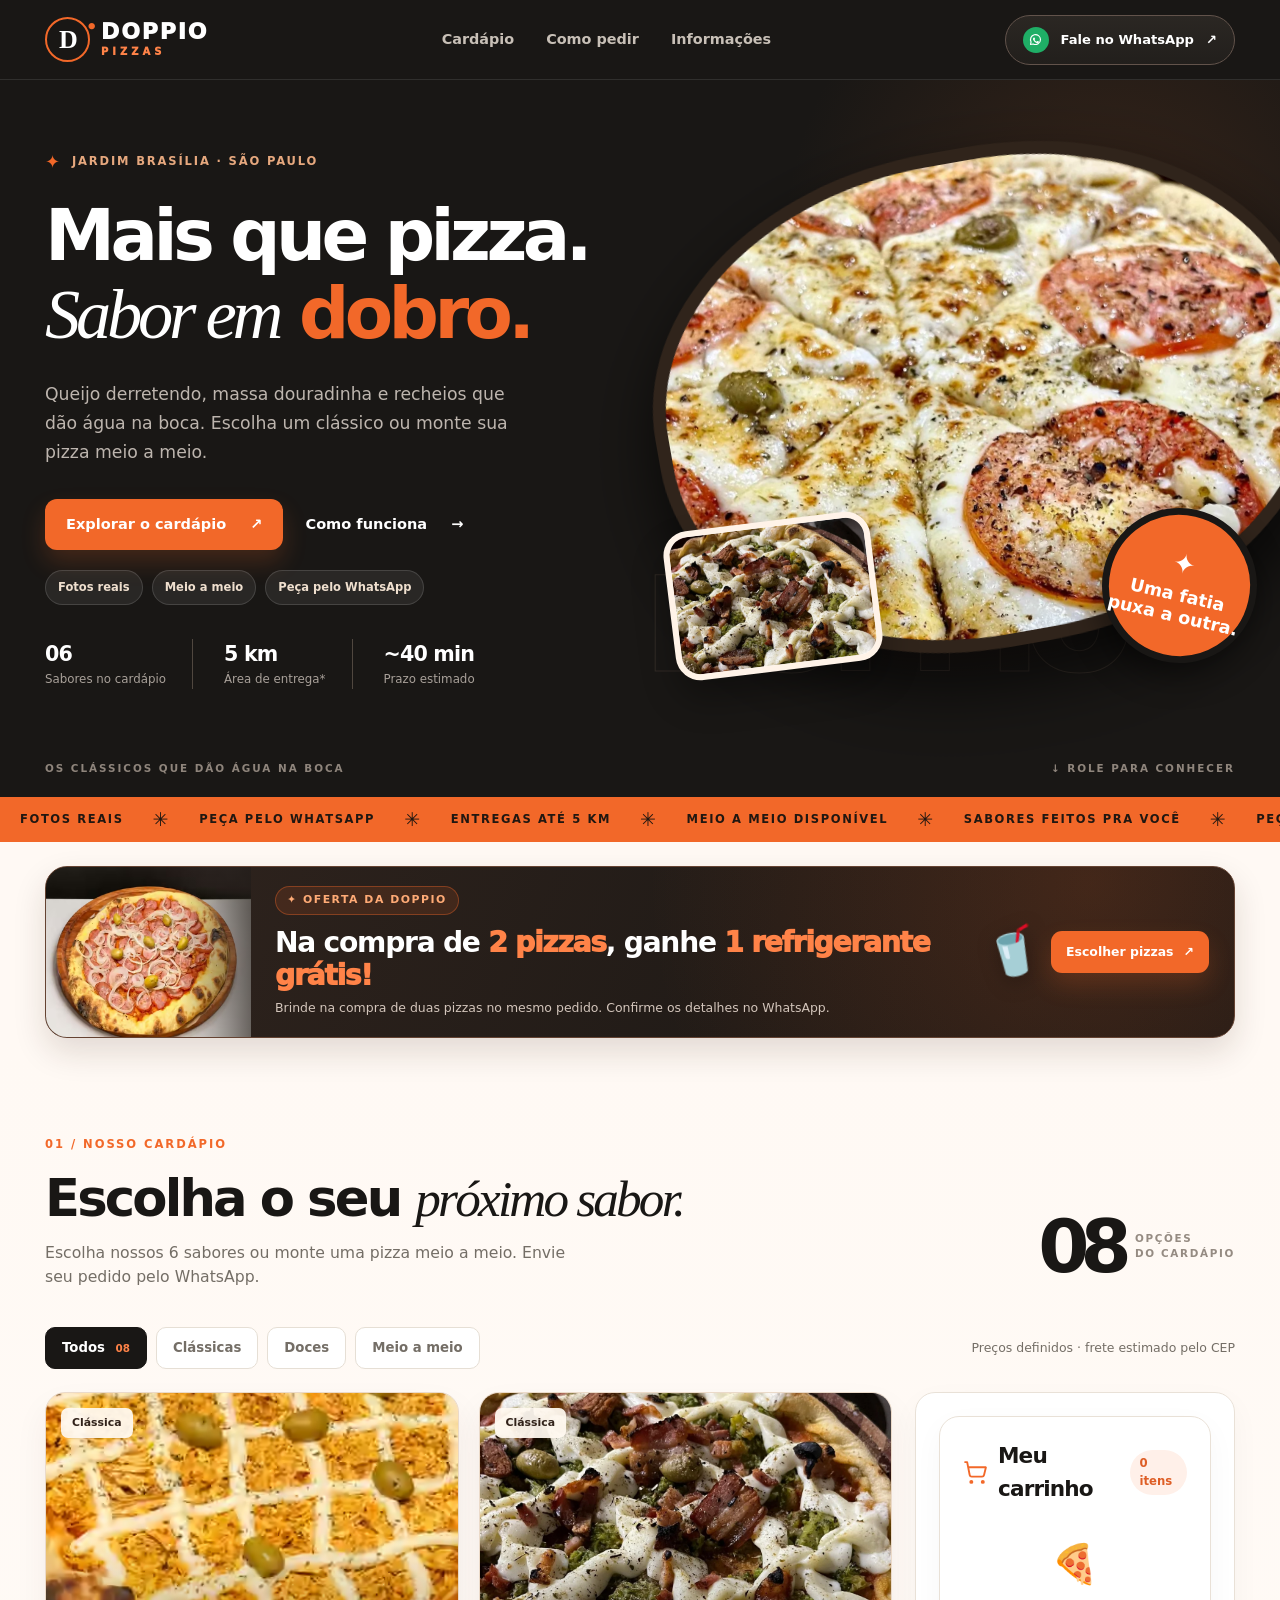
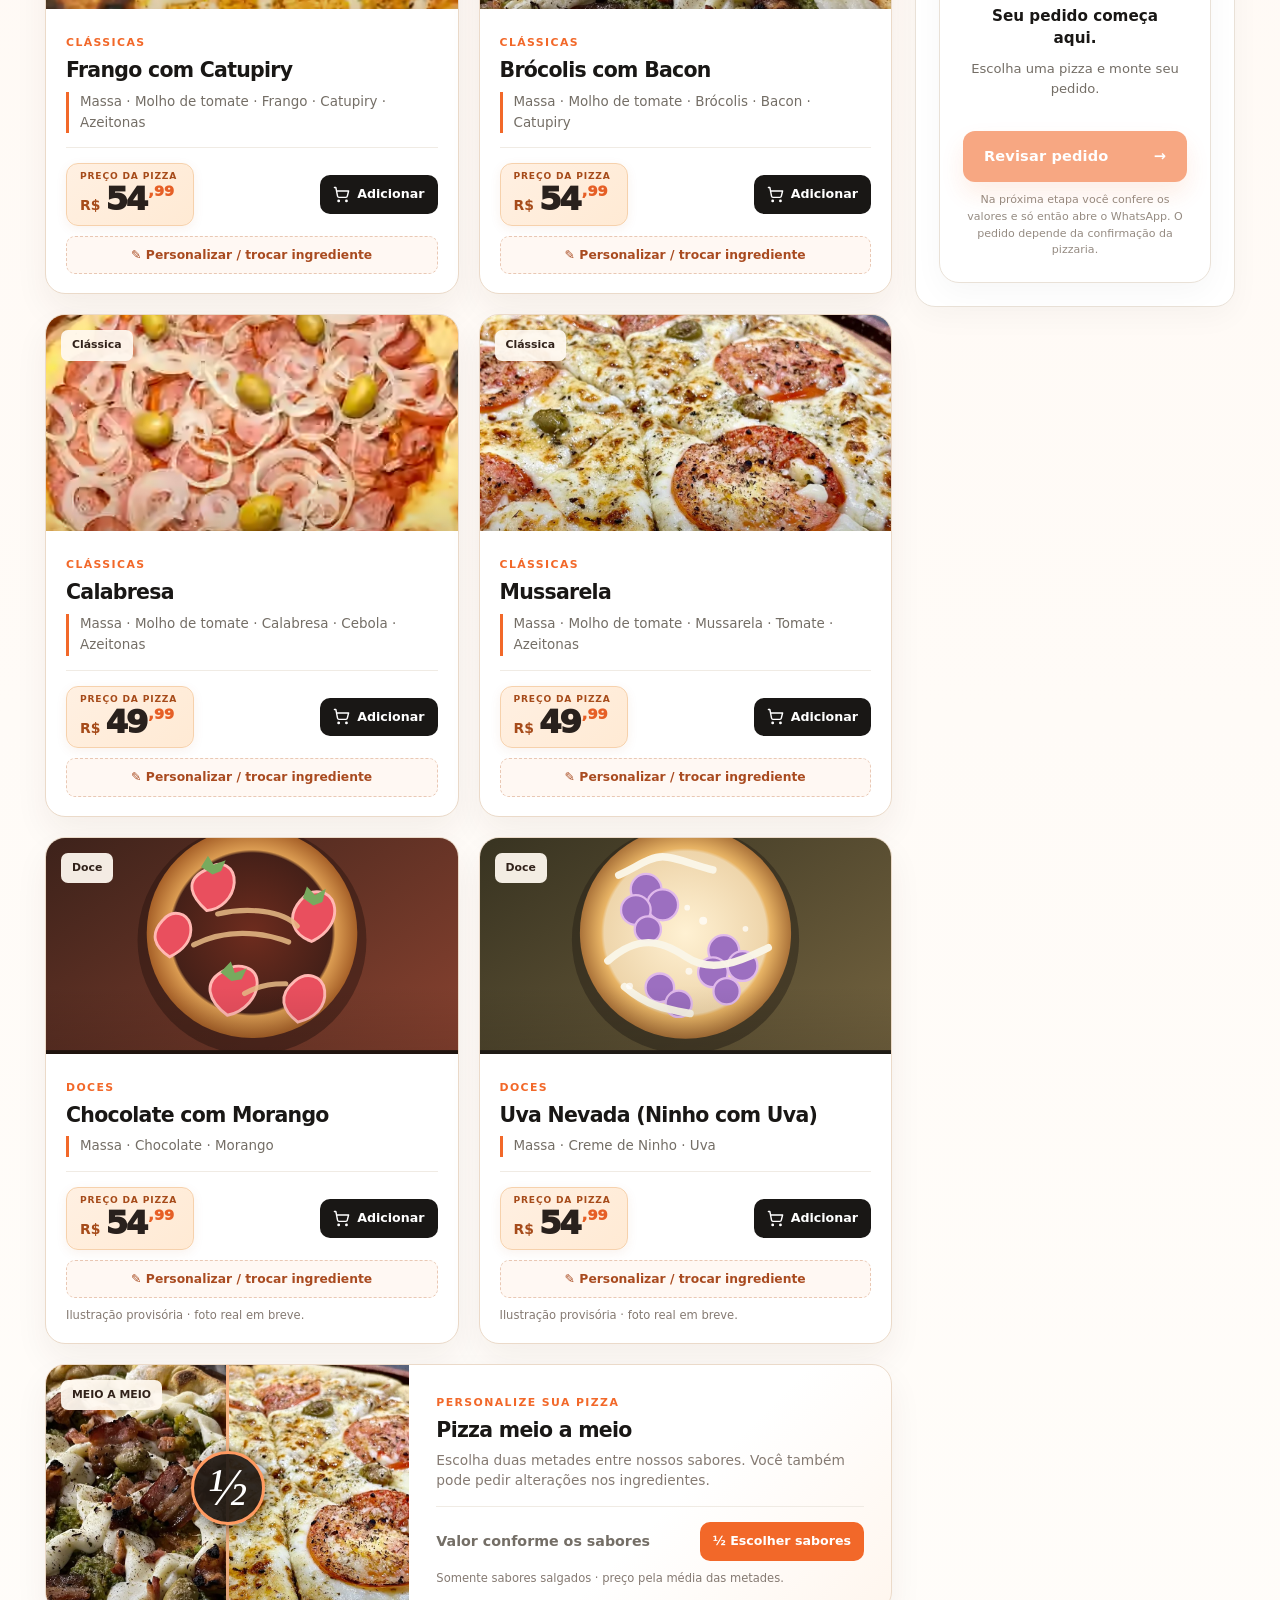
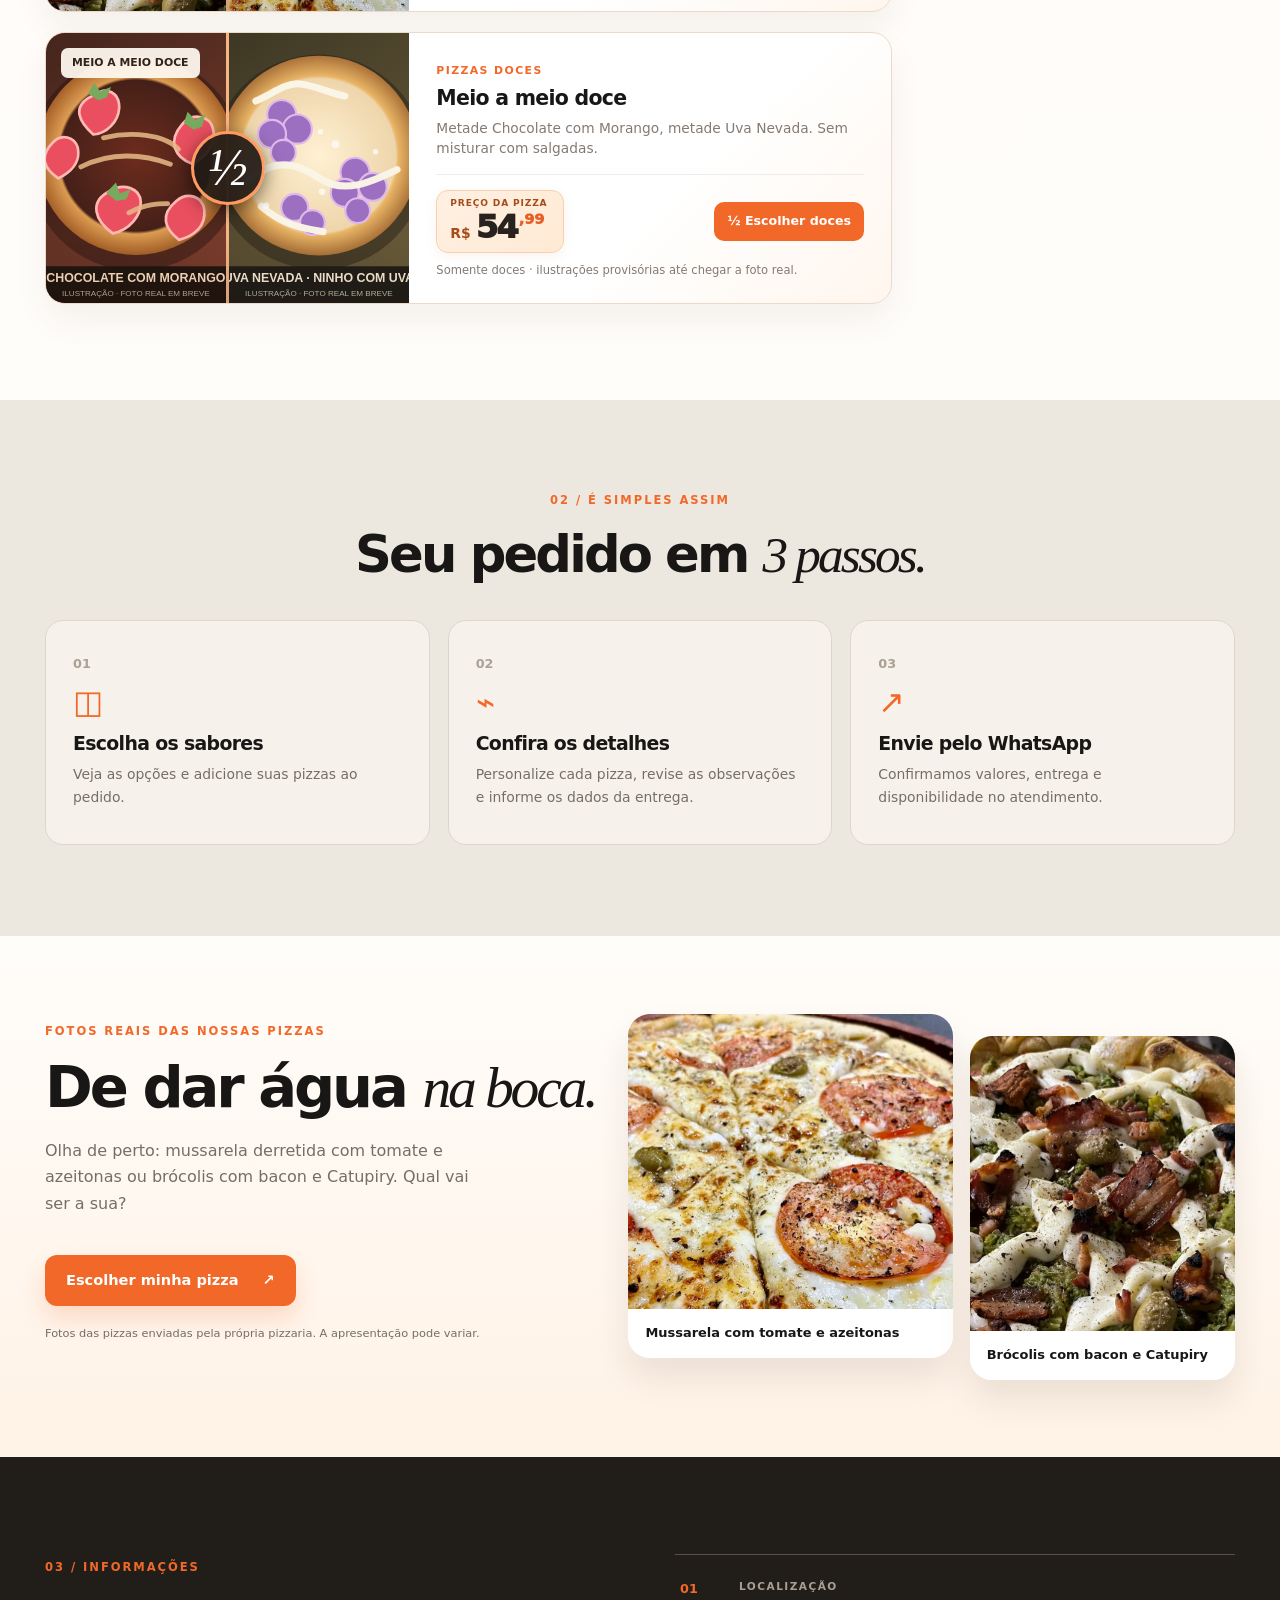
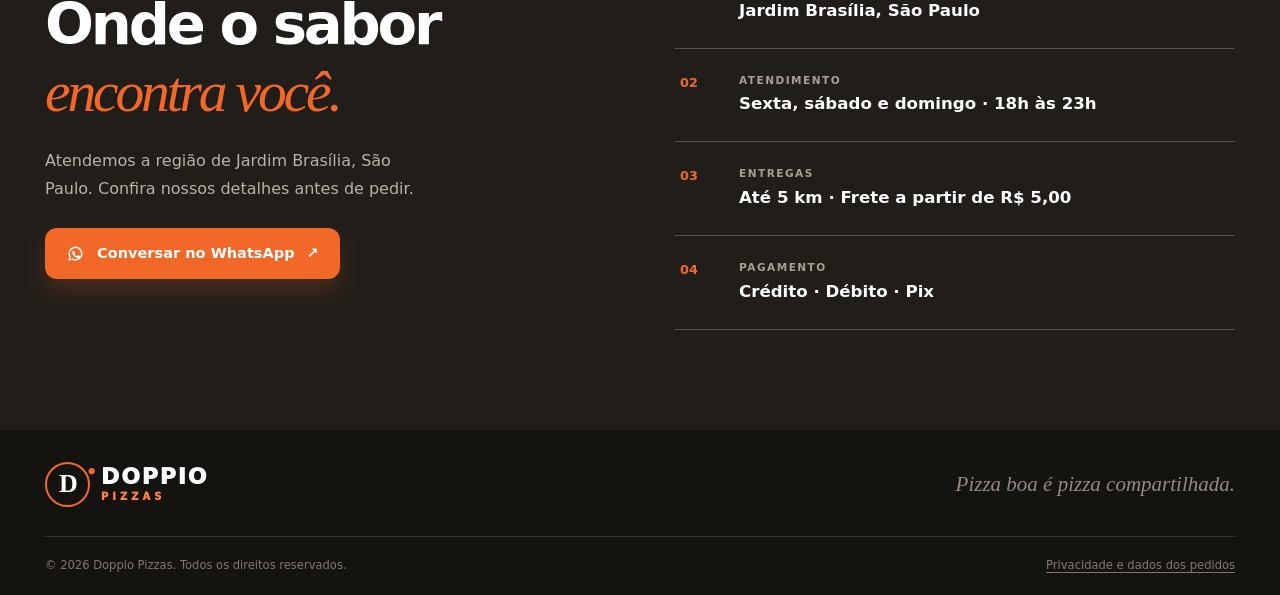
==== commit 06058f26: "feat: dois cards meio a meio doces e salgados sem mistura" ====
--- a/public/index.html
+++ b/public/index.html
@@ -70,7 +70,7 @@
 
     <section class="menu-section" id="cardapio">
       <div class="container">
-        <div class="section-top"><div><span class="section-kicker">01 / NOSSO CARDÁPIO</span><h2>Escolha o seu <em>próximo sabor.</em></h2><p id="menu-description">Conheça nossos quatro sabores de estreia. Em breve, mais novidades por aqui.</p></div><div class="menu-count"><span>05</span><small>OPÇÕES<br>DO CARDÁPIO</small></div></div>
+        <div class="section-top"><div><span class="section-kicker">01 / NOSSO CARDÁPIO</span><h2>Escolha o seu <em>próximo sabor.</em></h2><p id="menu-description">Conheça as pizzas salgadas e doces da Doppio e monte seu meio a meio do seu jeito.</p></div><div class="menu-count"><span>05</span><small>OPÇÕES<br>DO CARDÁPIO</small></div></div>
         <div class="menu-toolbar"><div class="filter-group" role="group" aria-label="Filtrar sabores"><button class="filter active" data-filter="Todos" type="button" aria-pressed="true">Todos <span id="all-count">04</span></button><button class="filter" data-filter="Tradicionais" type="button" aria-pressed="false">Tradicionais</button><button class="filter" data-filter="Especiais" type="button" aria-pressed="false">Especiais</button></div><span class="menu-note" id="menu-note"><span class="dot"></span> Consulte sabores, preços e disponibilidade</span></div>
         <div class="menu-layout"><div class="products-grid" id="products" aria-live="polite"></div><aside class="cart-aside" aria-label="Seu pedido"><div class="cart-sticky" id="cart-desktop"></div></aside></div>
       </div>
@@ -103,7 +103,7 @@
 
   <div class="overlay" id="overlay" hidden></div>
   <div class="cart-drawer" id="cart-drawer" role="dialog" aria-modal="true" aria-labelledby="drawer-title" aria-hidden="true" hidden><div class="drawer-heading"><div><span class="section-kicker">RESUMO</span><h2 id="drawer-title" class="drawer-cart-title"><svg class="icon-cart" viewBox="0 0 24 24" width="21" height="21" aria-hidden="true" focusable="false"><circle cx="8" cy="21" r="1"/><circle cx="19" cy="21" r="1"/><path d="M2 2h2l2.4 12.4a2 2 0 0 0 2 1.6h9.8a2 2 0 0 0 2-1.6L22 7H5"/></svg> Meu carrinho</h2></div><button class="close-icon" id="close-drawer" type="button" aria-label="Fechar pedido">×</button></div><div id="cart-mobile"></div></div>
-  <div class="half-modal" id="half-modal" role="dialog" aria-modal="true" aria-labelledby="half-title" aria-hidden="true" hidden><div class="half-modal-heading"><div><span class="section-kicker">ESCOLHA DOIS SABORES</span><h2 id="half-title">Meio a meio</h2></div><button class="close-icon" id="close-half" type="button" aria-label="Fechar">×</button></div><p>Selecione dois sabores. O valor é calculado pela média dos preços de cada metade.</p><label for="half-one">Primeira metade</label><select id="half-one"></select><label for="half-two">Segunda metade</label><select id="half-two"></select><label for="half-notes">Observações dessa pizza (opcional)</label><textarea id="half-notes" maxlength="180" rows="2" placeholder="Ex.: Trocar mussarela por Catupiry em uma metade..."></textarea><p class="half-note-hint">Trocas e acréscimos sujeitos à confirmação da pizzaria.</p><div class="half-price" id="half-price">Preço a confirmar</div><button id="add-half" type="button" class="button button-hot full-button">Adicionar ao pedido <svg class="icon-cart" viewBox="0 0 24 24" width="21" height="21" aria-hidden="true" focusable="false"><circle cx="8" cy="21" r="1"/><circle cx="19" cy="21" r="1"/><path d="M2 2h2l2.4 12.4a2 2 0 0 0 2 1.6h9.8a2 2 0 0 0 2-1.6L22 7H5"/></svg></button></div>
+  <div class="half-modal" id="half-modal" role="dialog" aria-modal="true" aria-labelledby="half-title" aria-hidden="true" hidden><div class="half-modal-heading"><div><span class="section-kicker">ESCOLHA DOIS SABORES</span><h2 id="half-title">Meio a meio</h2></div><button class="close-icon" id="close-half" type="button" aria-label="Fechar">×</button></div><p>Escolha duas metades do mesmo tipo. Doces combinam somente com doces; salgadas somente com salgadas. O preço é calculado pela média das metades.</p><label for="half-one">Primeira metade</label><select id="half-one"></select><label for="half-two">Segunda metade</label><select id="half-two"></select><label for="half-notes">Observações dessa pizza (opcional)</label><textarea id="half-notes" maxlength="180" rows="2" placeholder="Ex.: Trocar mussarela por Catupiry em uma metade..."></textarea><p class="half-note-hint">Trocas e acréscimos sujeitos à confirmação da pizzaria.</p><div class="half-price" id="half-price">Preço a confirmar</div><button id="add-half" type="button" class="button button-hot full-button">Adicionar ao pedido <svg class="icon-cart" viewBox="0 0 24 24" width="21" height="21" aria-hidden="true" focusable="false"><circle cx="8" cy="21" r="1"/><circle cx="19" cy="21" r="1"/><path d="M2 2h2l2.4 12.4a2 2 0 0 0 2 1.6h9.8a2 2 0 0 0 2-1.6L22 7H5"/></svg></button></div>
   <div class="customize-modal" id="customize-modal" role="dialog" aria-modal="true" aria-labelledby="customize-title" aria-hidden="true" hidden>
     <div class="half-modal-heading"><div><span class="section-kicker">DO SEU JEITO</span><h2 id="customize-title">Personalizar pizza</h2></div><button class="close-icon" id="close-customize" type="button" aria-label="Fechar personalização">×</button></div>
     <p class="customize-product" id="customize-product"></p>
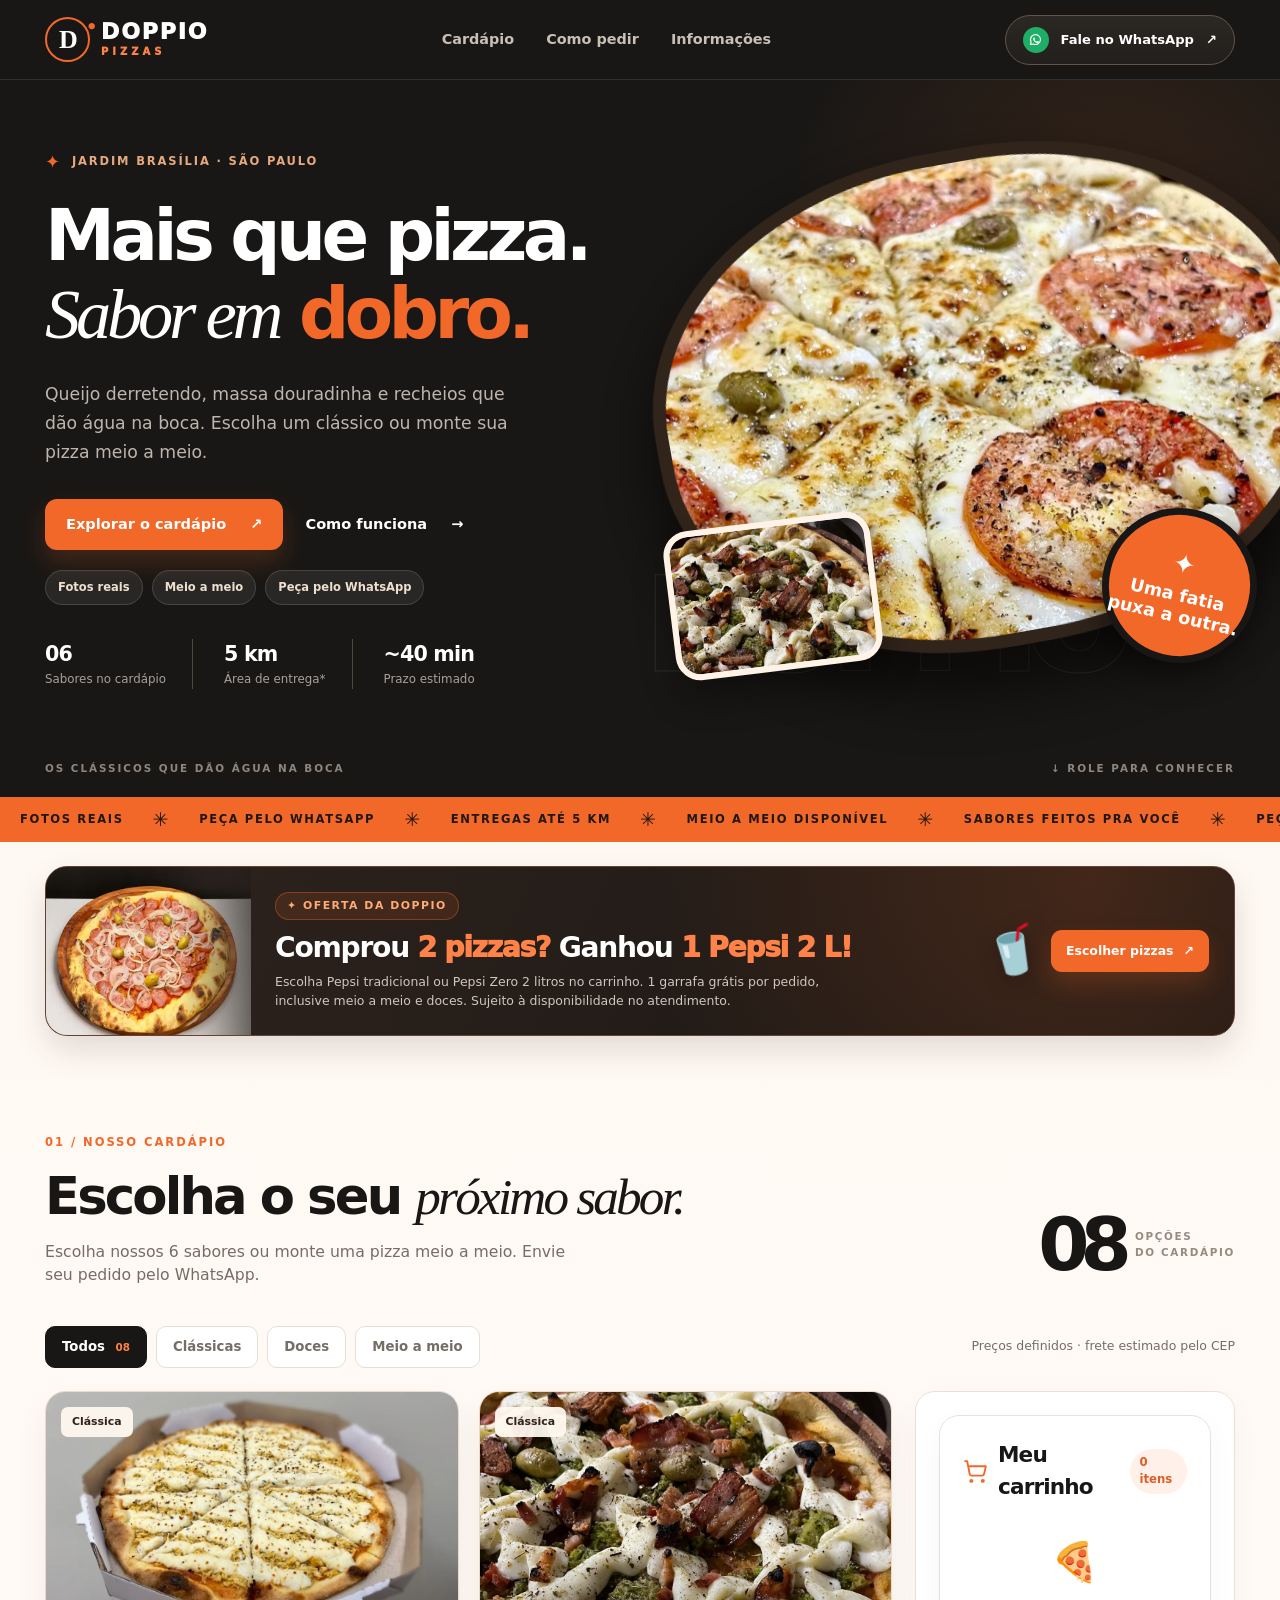
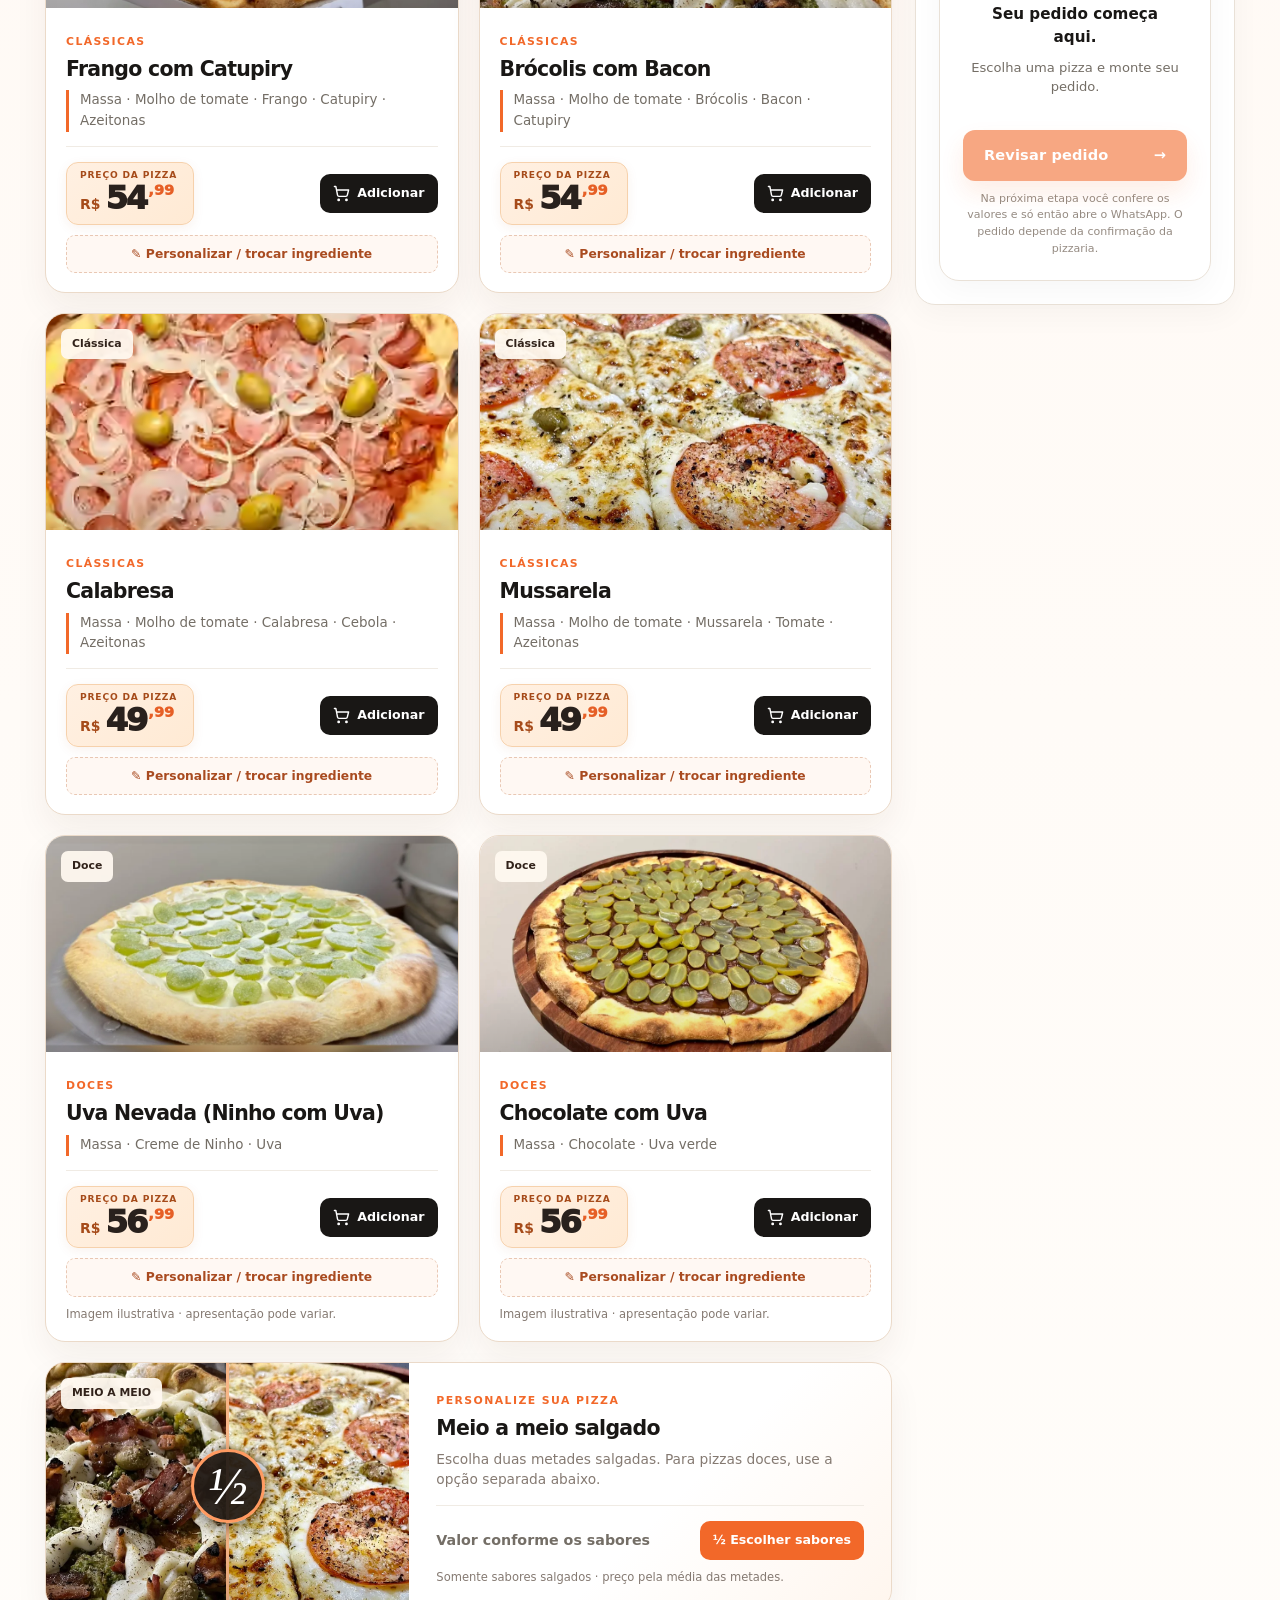
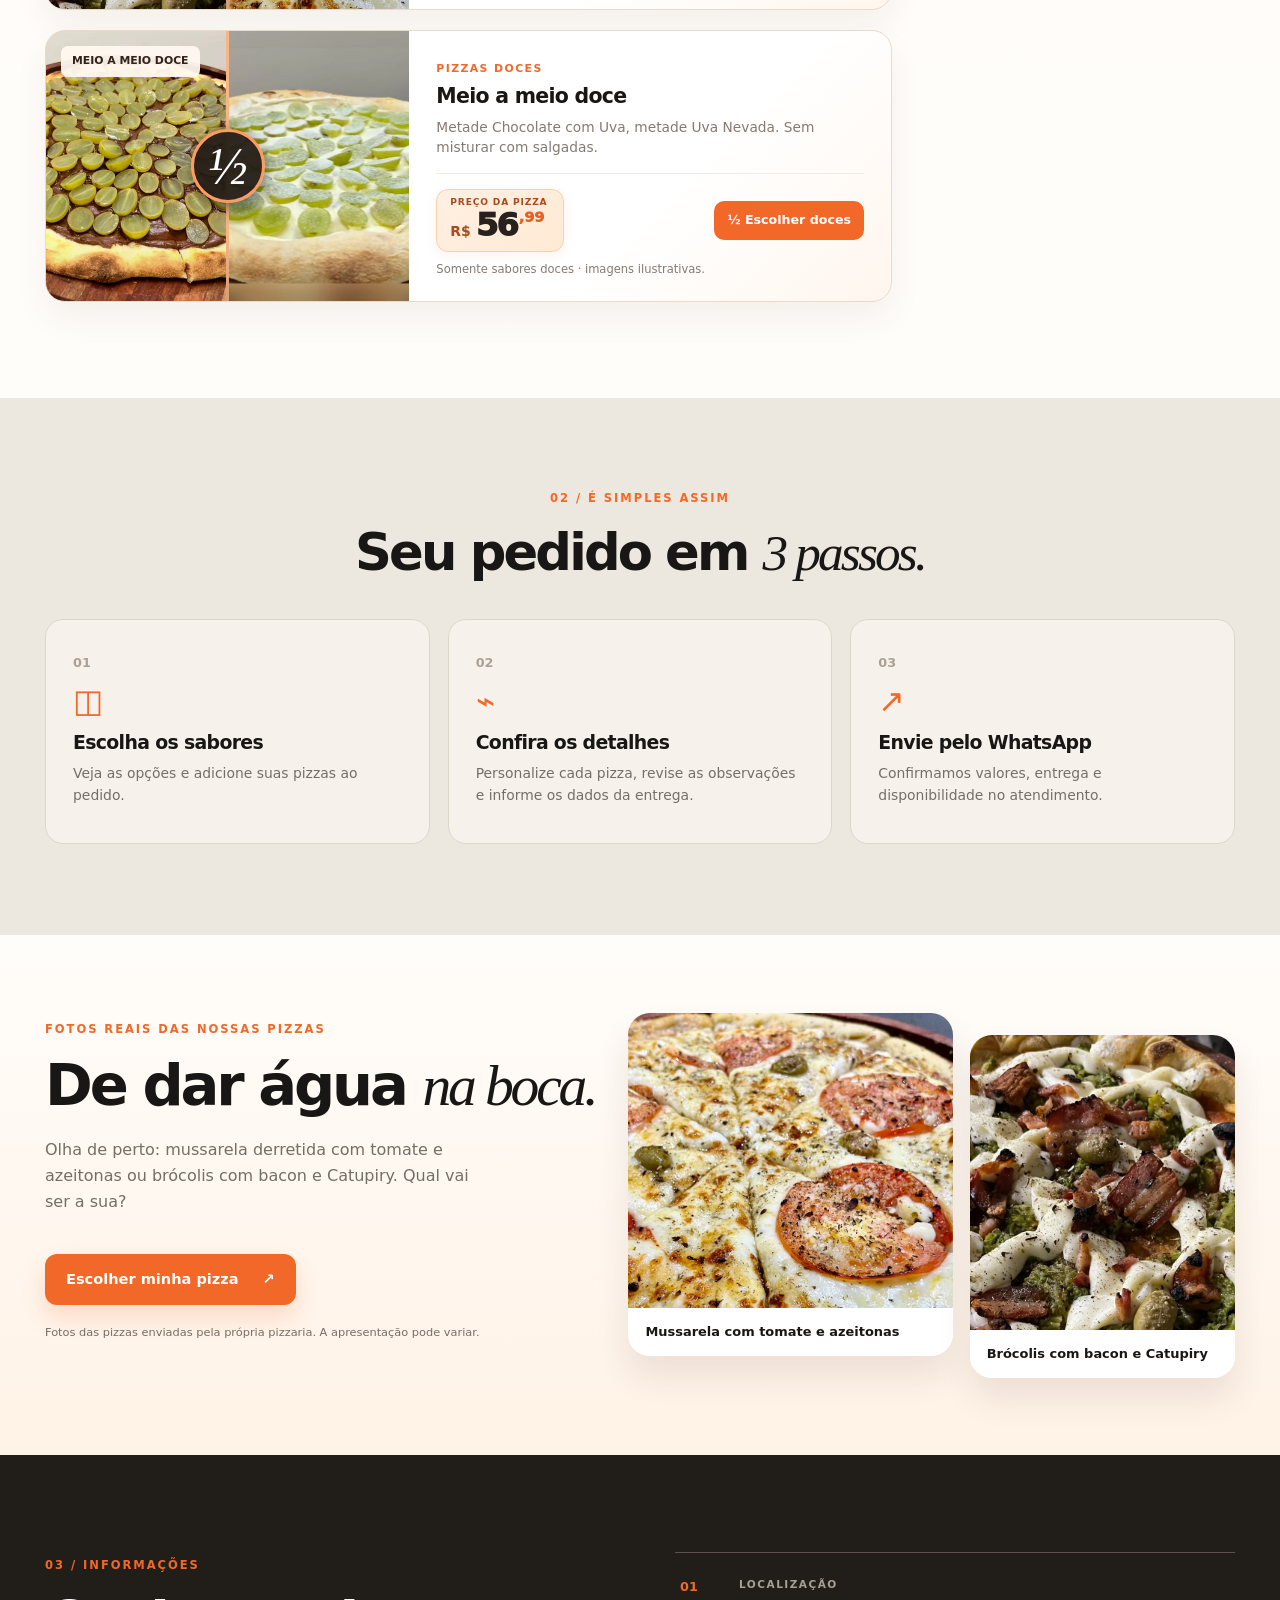
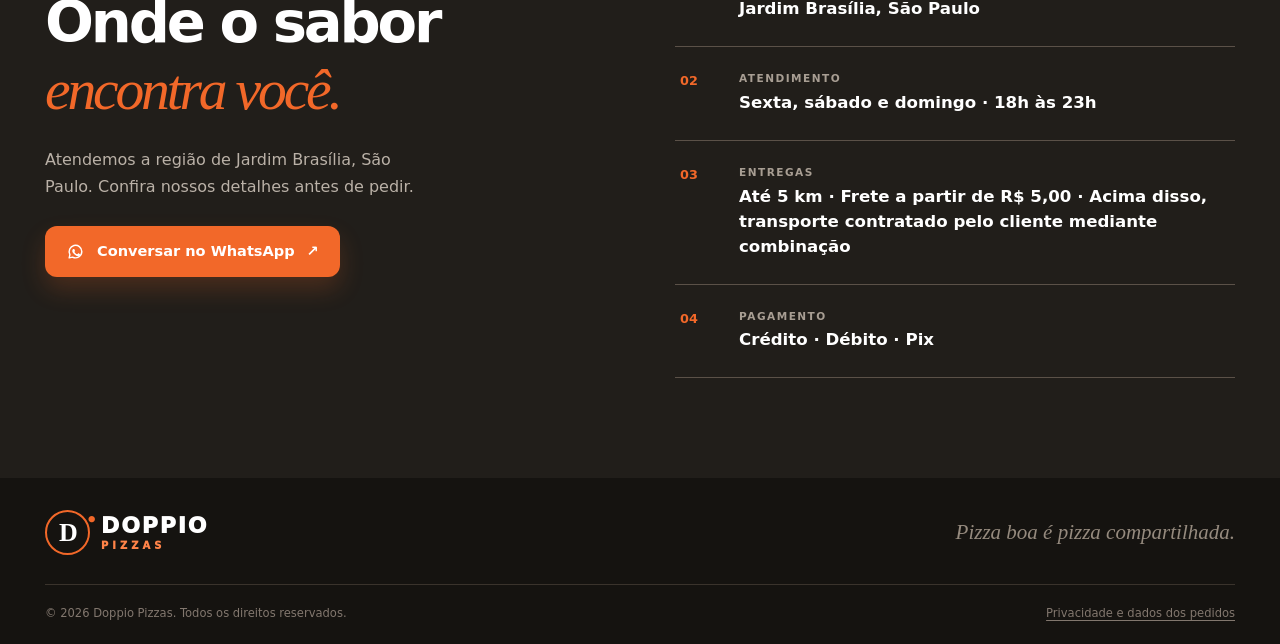
==== commit 46698a86: "feat(promo): banner fixo Pepsi 2 L e cartões do brinde no carrinho" ====
--- a/public/index.html
+++ b/public/index.html
@@ -60,8 +60,8 @@
           <div class="promo-photo"><img src="assets/calabresa-real.avif" width="400" height="300" loading="lazy" decoding="async" alt=""></div>
           <div class="promo-copy">
             <span class="promo-label">✦ OFERTA DA DOPPIO</span>
-            <h2>Na compra de <strong>2 pizzas</strong>, ganhe <strong>1 refrigerante grátis!</strong></h2>
-            <p>Brinde na compra de duas pizzas no mesmo pedido. Confirme os detalhes no WhatsApp.</p>
+            <h2>Comprou <strong>2 pizzas?</strong> Ganhou <strong>1 Pepsi 2 L!</strong></h2>
+            <p>Escolha Pepsi tradicional ou Pepsi Zero 2 litros no carrinho. 1 garrafa grátis por pedido, inclusive meio a meio e doces. Sujeito à disponibilidade no atendimento.</p>
           </div>
           <div class="promo-action"><span class="promo-drink" aria-hidden="true">🥤</span><a class="button button-hot" href="#cardapio">Escolher pizzas <span aria-hidden="true">↗</span></a></div>
         </div>
--- a/public/styles.css
+++ b/public/styles.css
@@ -297,3 +297,38 @@
   margin:3px 0 20px;
 }
 .pizza-card .add-button:disabled{cursor:not-allowed;background:#a7a09a;box-shadow:none;opacity:.76}
+
+/* Entregas fora dos 5 km: cliente opta pelo próprio transporte. */
+.outside-courier-choice{display:grid;gap:9px;margin-top:8px;border:1px solid #eab484;border-radius:12px;background:#fff2e4;padding:13px;color:#563524}
+.outside-courier-choice[hidden]{display:none!important}
+.outside-courier-choice>strong{font-size:.83rem;line-height:1.35;color:#973f16}
+.outside-courier-choice>p{margin:0;font-size:.74rem;line-height:1.55;color:#694b38}
+.order-form .delivery-calculator .outside-courier-optin{display:flex;align-items:flex-start;gap:10px;background:#fff;border:1px solid #efcaad;border-radius:9px;padding:11px;line-height:1.5;font-size:.76rem;cursor:pointer}
+.outside-courier-optin input{width:18px;height:18px;min-width:18px;accent-color:#e76823;margin:1px 0 0;cursor:pointer}
+
+/* Chocolate com Uva: mostrar a pizza inteira, sem cortar a fotografia aprovada. */
+.pizza-card:not(.half-choice-card) .pizza-image:has(>img[src$="chocolate-uva-catalogo.avif"]){background:#a97651}
+.pizza-card:not(.half-choice-card) .pizza-image>img[src$="chocolate-uva-catalogo.avif"]{object-fit:contain;object-position:center}
+
+/* Fotografias reais 2026: enquadradas em 960×540, sem ampliação artificial nem corte de pizza. */
+.pizza-card .pizza-image>img[src$="real-2026.webp"]{object-fit:cover;object-position:center;transform:none}
+.pizza-card:hover .pizza-image>img[src$="real-2026.webp"]{transform:scale(1.025)}
+
+/* Promoção duas pizzas — progresso e escolha da Pepsi 2 L no carrinho. */
+.cart-promo-progress{margin:13px 0 4px;padding:12px 13px;border-radius:11px;background:#fff2df;border:1px dashed #eca76f;color:#81411e;font-size:.81rem;font-weight:650;line-height:1.5}
+.cart-promo-gift{margin:14px 0 4px;border-radius:13px;background:#fff3e8;border:1px solid #f2be99;padding:13px;box-shadow:0 7px 18px #5d32100a}
+.cart-promo-gift-heading{display:flex;align-items:center;gap:10px}
+.cart-promo-gift-heading>span{font-size:1.9rem}
+.cart-promo-gift-heading strong{display:block;font-size:.87rem;color:#442614;line-height:1.35}
+.cart-promo-gift-heading small{display:block;margin-top:3px;color:#c45322;font-size:.7rem;font-weight:850}
+.cart-promo-choices{display:grid;grid-template-columns:repeat(2,minmax(0,1fr));gap:8px;margin-top:12px}
+.cart-promo-choice{display:flex;gap:8px;align-items:center;padding:10px 8px;border-radius:9px;border:1px solid #e6c7b4;background:#fff;color:#463427;font-size:.74rem;font-weight:750;min-width:0;cursor:pointer}
+.cart-promo-choice:has(input:checked){border-color:#df783b;background:#ffdfc5;box-shadow:0 0 0 1px #e77d4038}
+.cart-promo-choice input{accent-color:#dc632b;flex:0 0 auto}
+.cart-promo-choice span{overflow-wrap:anywhere}
+.cart-promo-gift>p{font-size:.67rem;color:#886348;margin:9px 0 0;line-height:1.4}
+.review-promo-gift{display:flex;align-items:center;gap:13px;margin:12px 0 19px;padding:13px 16px;border:1px solid #f0bd8c;background:#fff3e5;border-radius:12px;color:#58341e}
+.review-promo-gift>span{font-size:1.7rem}
+.review-promo-gift strong{display:block;font-size:.91rem}
+.review-promo-gift small{display:block;font-size:.73rem;margin-top:4px;color:#805a3f}
+@media(max-width:390px){.cart-promo-choices{grid-template-columns:1fr}.cart-promo-choice{min-height:39px}}
--- a/public/promo.css
+++ b/public/promo.css
@@ -16,3 +16,6 @@
 @media(max-width:1000px){.promo-card{grid-template-columns:155px minmax(0,1fr);gap:16px}.promo-photo{min-height:185px}.promo-action{grid-column:2;padding:0 20px 17px 0;margin-top:-11px}.promo-copy{padding:17px 18px 12px 0}.promo-drink{font-size:1.9rem}.promo-action .button{padding:10px 14px}}
 @media(max-width:600px){.promo-section{padding-top:16px}.promo-card{grid-template-columns:99px minmax(0,1fr);gap:12px;border-radius:16px;min-height:0}.promo-photo{min-height:205px}.promo-photo img{object-position:center}.promo-copy{padding:13px 13px 0 0}.promo-label{font-size:.53rem;padding:5px 8px;letter-spacing:.07em}.promo-copy h2{font-size:clamp(1.08rem,4.7vw,1.5rem);line-height:1.2;margin:9px 0 7px}.promo-copy p{font-size:.66rem;line-height:1.4}.promo-action{grid-column:2;gap:6px;padding:2px 12px 12px 0;margin:0}.promo-drink{font-size:1.5rem}.promo-action .button{font-size:.7rem;padding:10px 11px;gap:6px}}
 @media(max-width:370px){.promo-card{grid-template-columns:82px minmax(0,1fr);gap:9px}.promo-copy h2{font-size:1.03rem}.promo-action .button{font-size:.66rem}}
+
+/* Banner fixo, sem pop-up, mantendo as cores da Doppio. */
+.promo-copy p{line-height:1.55;max-width:580px}
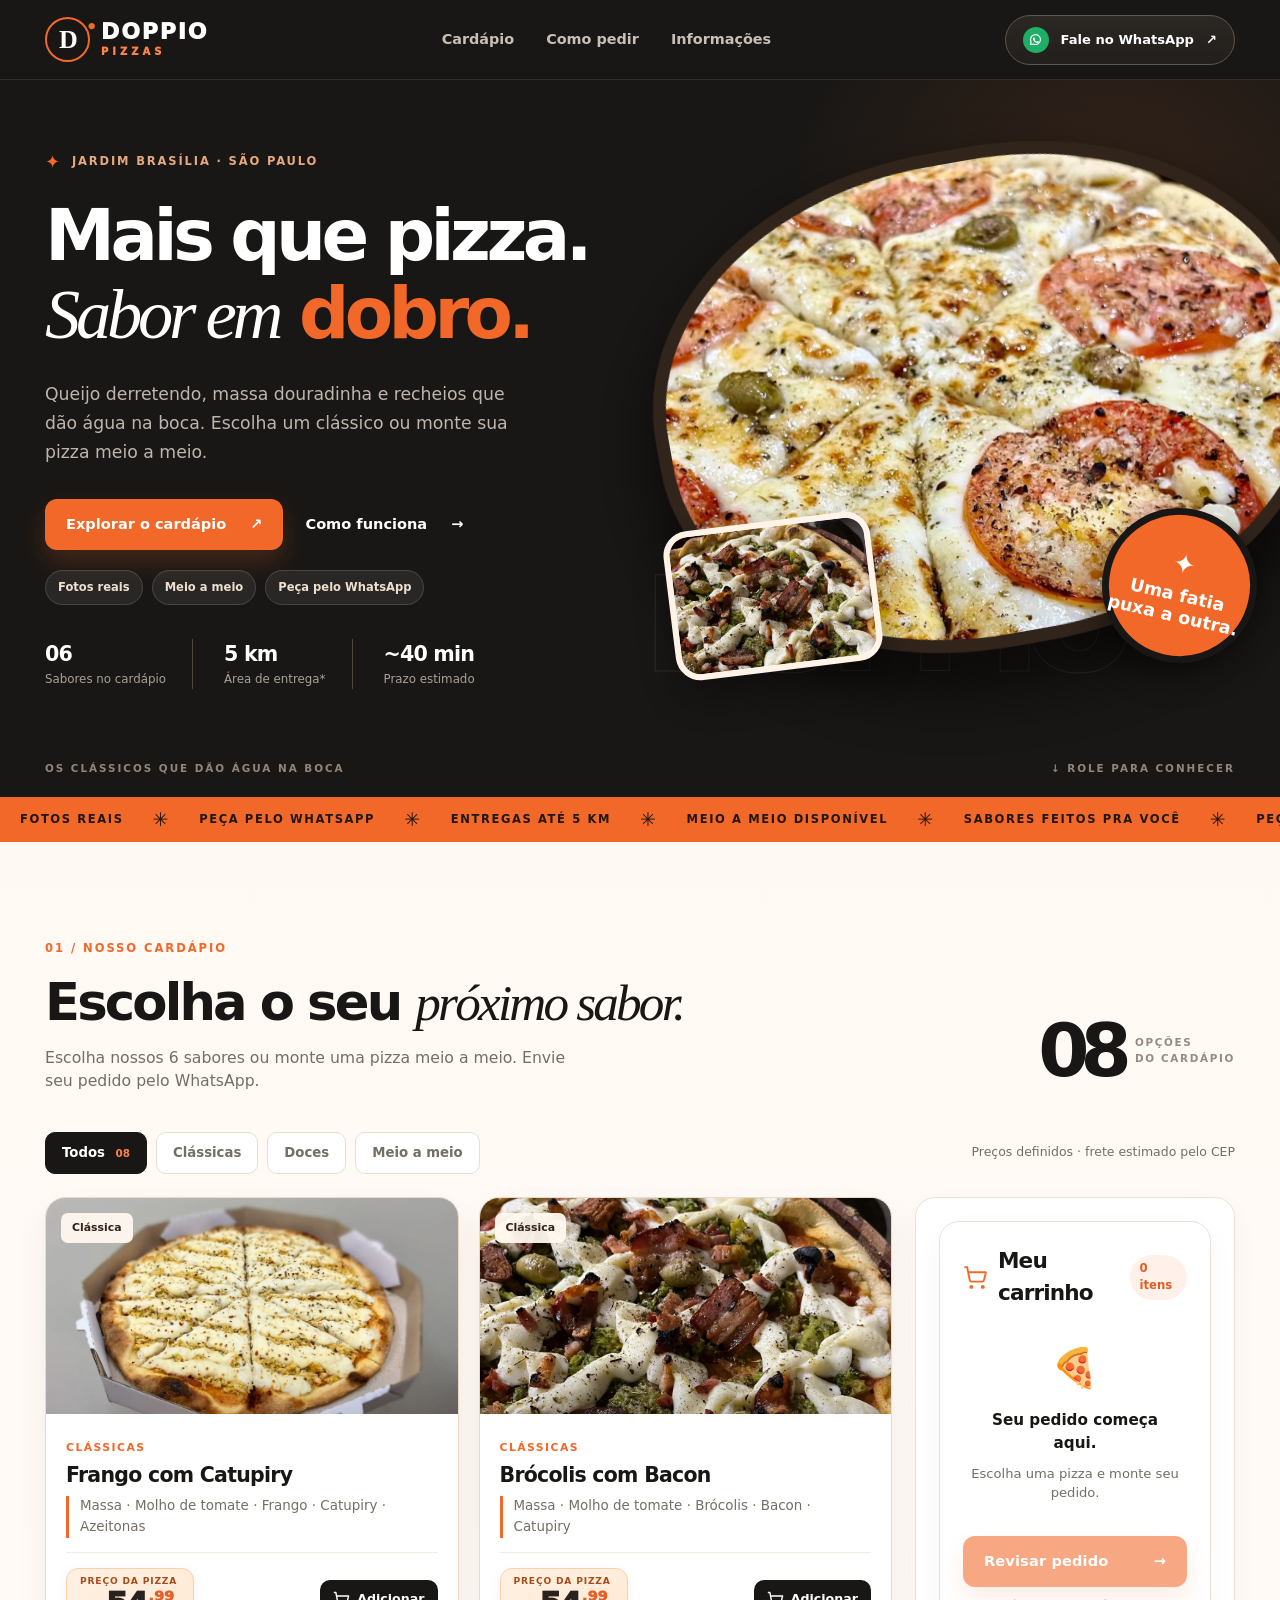
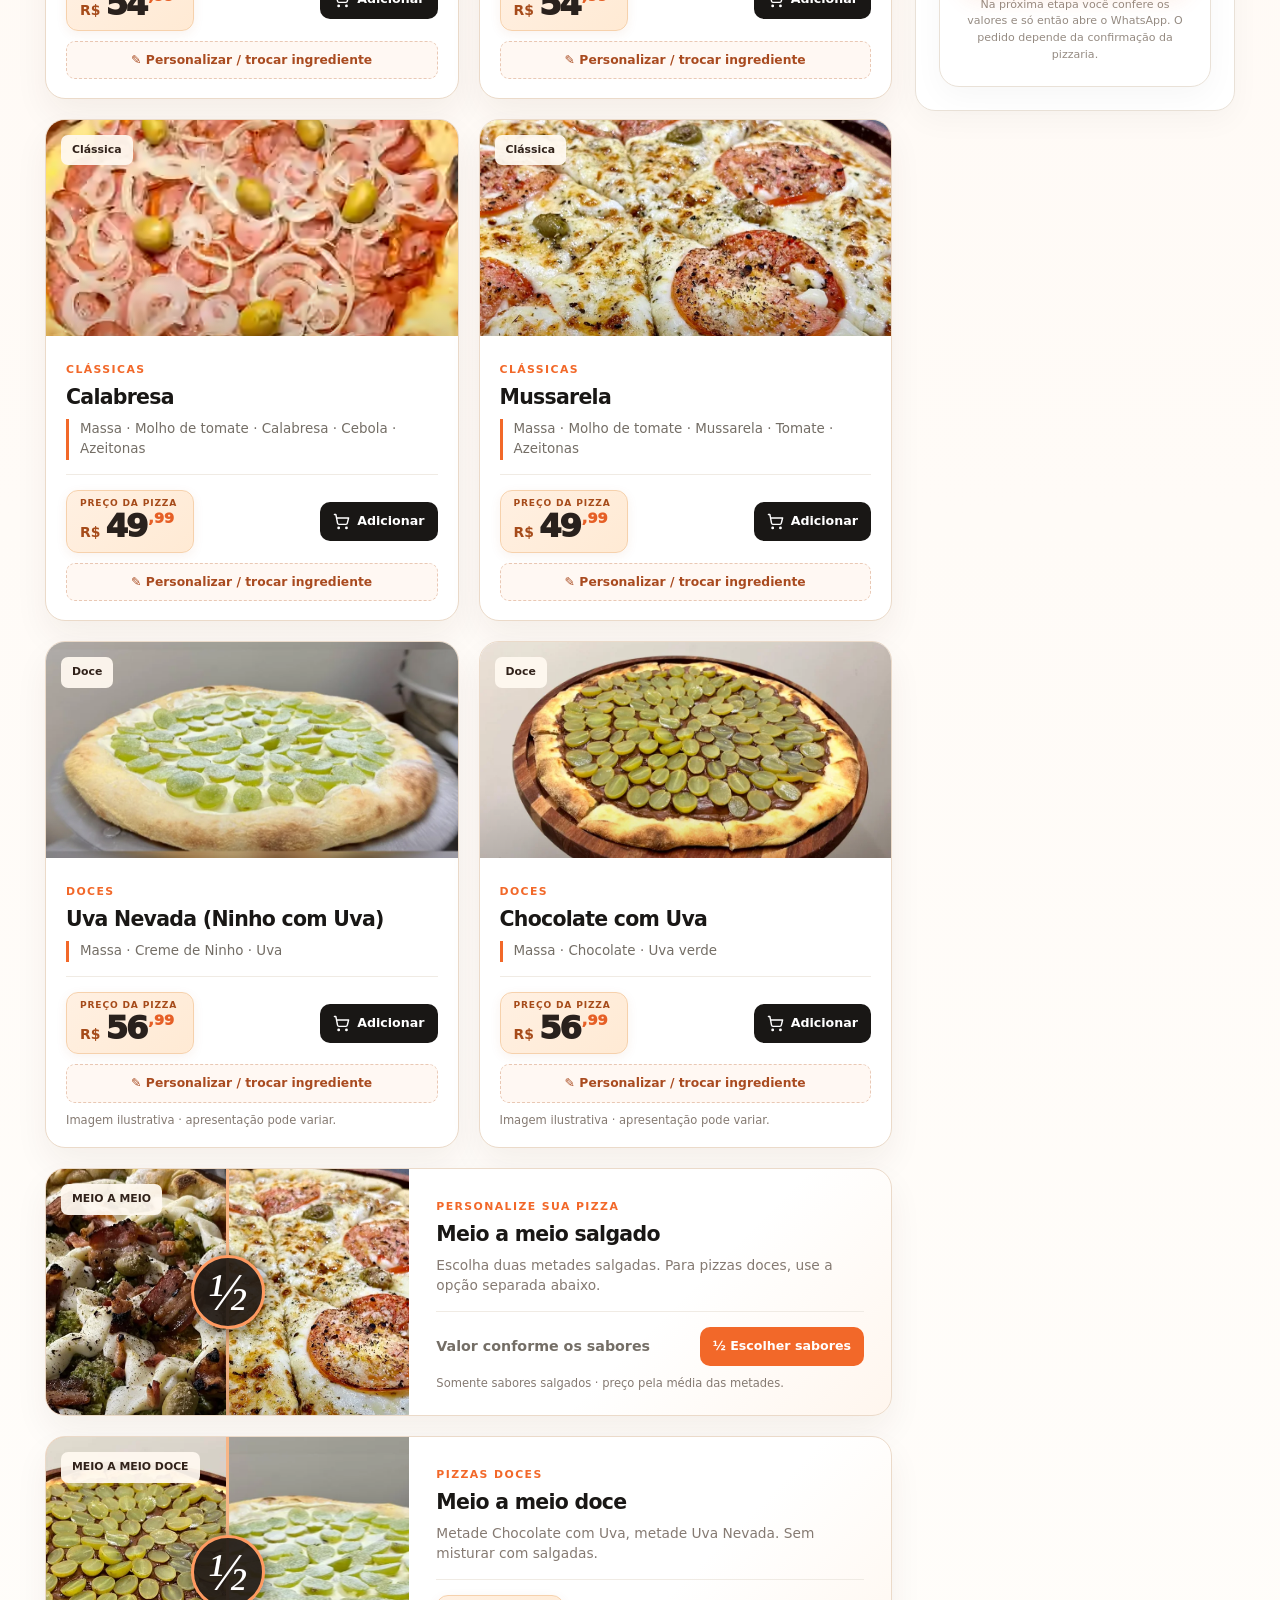
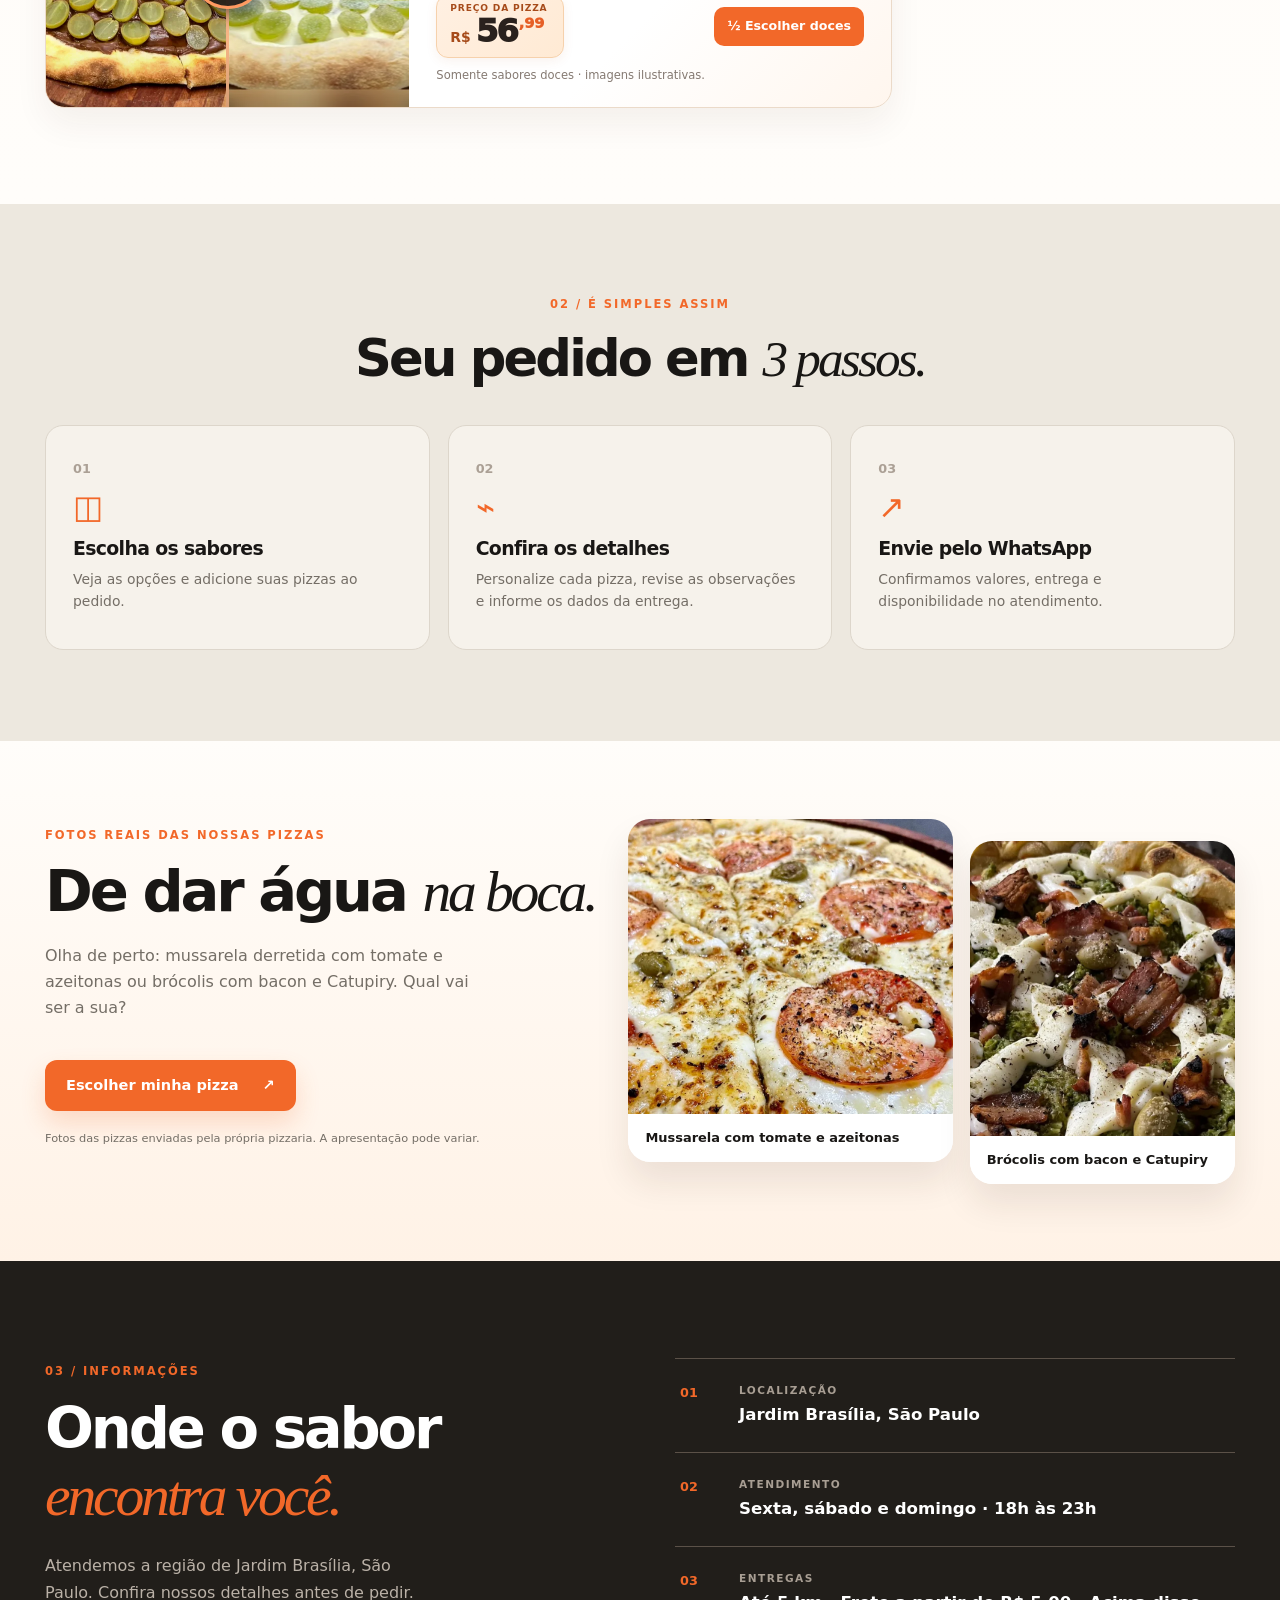
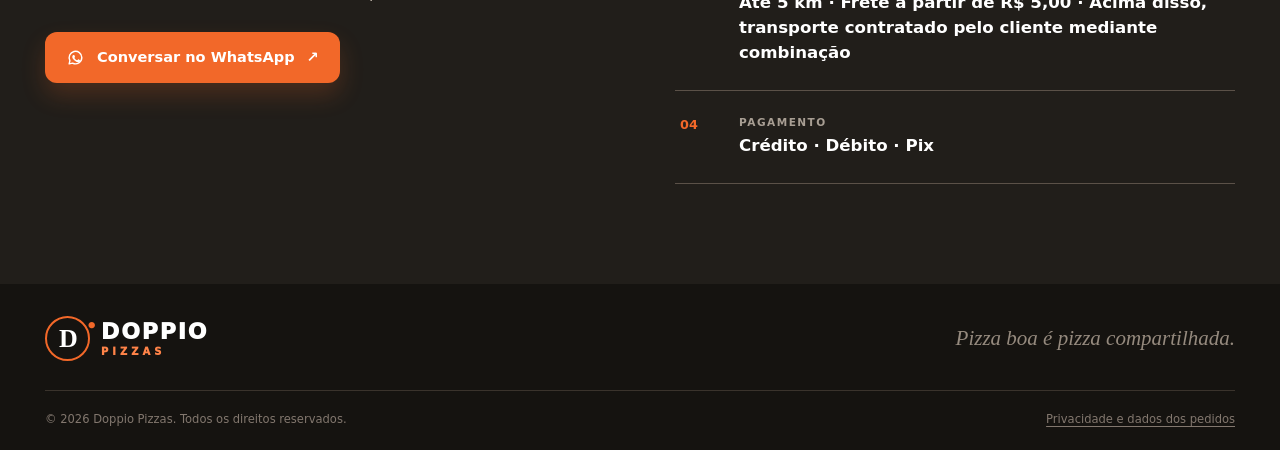
==== commit 98fc289b: "hotfix(promo): suspender banner, brinde no carrinho e regra do servidor" ====
--- a/public/index.html
+++ b/public/index.html
@@ -18,12 +18,12 @@
   <link rel="icon" type="image/svg+xml" href="assets/favicon.svg">
   <title>Doppio Pizzas • Cardápio Online</title>
   <link rel="preload" href="assets/mussarela.webp" as="image" fetchpriority="high">
-  <link rel="stylesheet" href="styles.css">
-  <link rel="stylesheet" href="promo.css">
-  <script defer src="config.js"></script>
+  <link rel="stylesheet" href="styles.css?v=promocao-pausada-20261127">
+  <link rel="stylesheet" href="promo.css?v=promocao-pausada-20261127">
+  <script defer src="config.js?v=promocao-pausada-20261127"></script>
   <script defer src="/api/public-config.js"></script>
-  <script defer src="promo.js"></script>
-  <script defer src="app.js"></script>
+  <script defer src="promo.js?v=promocao-pausada-20261127"></script>
+  <script defer src="app.js?v=promocao-pausada-20261127"></script>
 </head>
 <body>
   <header class="site-header">
@@ -53,7 +53,7 @@
 
     <div class="ticker" aria-label="Destaques"><div class="ticker-inner"><span>FOTOS REAIS</span><b>✳</b><span>PEÇA PELO WHATSAPP</span><b>✳</b><span>ENTREGAS ATÉ 5 KM</span><b>✳</b><span>MEIO A MEIO DISPONÍVEL</span><b>✳</b><span>SABORES FEITOS PRA VOCÊ</span><b>✳</b><span>PEÇA PELO WHATSAPP</span></div></div>
 
-    <!-- Banner promocional isolado: desativar em config.js > promotion.twoPizzasSodaBannerEnabled. -->
+    <!-- Banner da promoção indisponível temporariamente; mantido oculto para reativação. -->
     <section class="promo-section" id="promo-duas-pizzas" aria-label="Promoção da Doppio Pizzas" hidden>
       <div class="container">
         <div class="promo-card">
